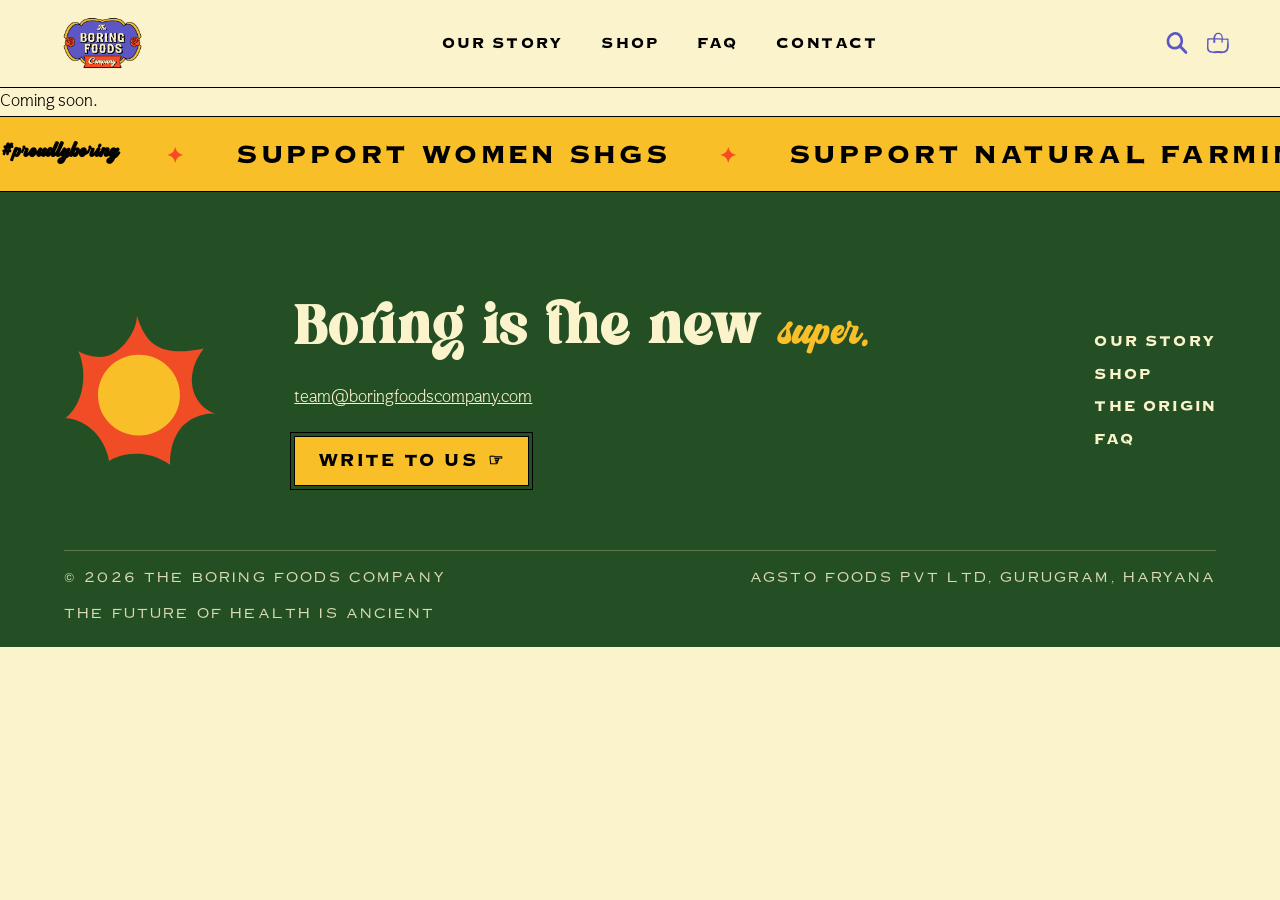
==== site/about.html @ 8c203267 "feat: add Lakadong Turmeric product page" ====
<!DOCTYPE html>
<html lang="en">
<head>
  <meta charset="UTF-8" />
  <meta name="viewport" content="width=device-width, initial-scale=1.0" />
  <title>Our Story — The Boring Foods Company</title>
  <meta name="description" content="Why we make boring food. The Boring Foods Company reconnects people with pure, traditional, time-tested nutrition. #proudlyboring" />
  <link rel="icon" type="image/png" href="assets/img/Rose.png" />
  <link rel="stylesheet" href="css/tokens.css" />
  <link rel="stylesheet" href="css/main.css" />
  <link rel="stylesheet" href="css/pages.css" />
</head>
<body class="interior">

  <header class="nav" id="nav">
    <a class="nav__logo" href="index.html" aria-label="The Boring Foods Company — home">
      <img src="assets/img/logo-web4.png" alt="The Boring Foods Company" />
    </a>
    <nav aria-label="Primary">
      <ul class="nav__links">
        <li><a href="about.html">Our Story</a></li>
        <li><a href="index.html#shop">Shop</a></li>
        <li><a href="faq.html">FAQ</a></li>
        <li><a href="contact.html">Contact</a></li>
      </ul>
    </nav>
    <div class="nav__cta">
      <a class="nav__icon-link" href="https://boringfoodscompany.com/search" aria-label="Search"><img class="nav__icon" src="assets/img/Search1.svg" alt="" /></a>
      <a class="nav__icon-link" href="https://boringfoodscompany.com/cart" aria-label="Cart"><img class="nav__icon" src="assets/img/Cart1.svg" alt="" /></a>
      <button class="nav__burger" id="burger" aria-label="Open menu" aria-expanded="false">
        <span></span><span></span><span></span>
      </button>
    </div>
  </header>

  <div class="menu-overlay" id="menu" aria-hidden="true">
    <a href="about.html">Our Story</a>
    <a href="index.html#shop">Shop</a>
    <a href="faq.html">FAQ</a>
    <a href="contact.html">Contact</a>
    <span class="script">#proudlyboring</span>
  </div>

  <main>
    <p>Coming soon.</p>
  </main>

  <div class="marquee" aria-hidden="true">
    <div class="marquee__track">
      <span class="marquee__item"><span class="script">#proudlyboring</span></span>
      <span class="marquee__item">Support Women SHGs</span>
      <span class="marquee__item">Support Natural Farming</span>
      <span class="marquee__item">Support NE India Farmers</span>
      <span class="marquee__item"><span class="script">#proudlyboring</span></span>
      <span class="marquee__item">Support Women SHGs</span>
      <span class="marquee__item">Support Natural Farming</span>
      <span class="marquee__item">Support NE India Farmers</span>
    </div>
  </div>

  <footer class="footer" id="contact">
    <div class="footer__inner">
      <div class="footer__top">
        <img class="footer__stamp" src="assets/img/Sun1.svg" alt="" />
        <div class="footer__cta reveal">
          <h2>Boring is the new <span class="script">super.</span></h2>
          <p><a href="mailto:team@boringfoodscompany.com">team@boringfoodscompany.com</a></p>
          <p style="margin-top: 1.5rem"><a class="btn" href="contact.html">Write to Us <span class="hand">☞</span></a></p>
        </div>
        <nav class="footer__nav" aria-label="Footer">
          <a href="about.html">Our Story</a>
          <a href="index.html#shop">Shop</a>
          <a href="index.html#origin">The Origin</a>
          <a href="faq.html">FAQ</a>
        </nav>
      </div>
      <div class="footer__bottom">
        <span>© 2026 The Boring Foods Company</span>
        <span>Agsto Foods Pvt Ltd, Gurugram, Haryana</span>
        <span>The Future of Health is Ancient</span>
      </div>
    </div>
  </footer>

  <script src="js/main.js"></script>
</body>
</html>
---- site/css/tokens.css ----
/* ==========================================================================
   The Boring Foods Company — Design System Tokens
   Source of truth: Boring Foods Brand Book (2025)
   ========================================================================== */

/* ---- Fonts ------------------------------------------------------------- */
/* Functional 01 — Aesthet Nova: body, long-form (~80% of all type) */
@font-face {
  font-family: 'Aesthet Nova';
  src: url('../assets/fonts/AesthetNova-Light.otf') format('opentype');
  font-weight: 300;
  font-display: swap;
}
@font-face {
  font-family: 'Aesthet Nova';
  src: url('../assets/fonts/AesthetNova-Medium.otf') format('opentype');
  font-weight: 500;
  font-display: swap;
}
@font-face {
  font-family: 'Aesthet Nova';
  src: url('../assets/fonts/AesthetNova-Black.otf') format('opentype');
  font-weight: 900;
  font-display: swap;
}
/* Primary 02 — Copperplate: H1/H2, captions, CTAs, numbers (~15%) */
@font-face {
  font-family: 'Copperplate BFC';
  src: url('../assets/fonts/Copperplate-Light.otf') format('opentype');
  font-weight: 300;
  font-display: swap;
}
@font-face {
  font-family: 'Copperplate BFC';
  src: url('../assets/fonts/Copperplate-Regular.otf') format('opentype');
  font-weight: 400;
  font-display: swap;
}
@font-face {
  font-family: 'Copperplate BFC';
  src: url('../assets/fonts/Copperplate-Heavy.otf') format('opentype');
  font-weight: 700;
  font-display: swap;
}
/* Functional 02 — Flagflies: charm headlines, short phrases only */
@font-face {
  font-family: 'Flagflies';
  src: url('../assets/fonts/Flagflies.ttf') format('truetype');
  font-weight: 400;
  font-display: swap;
}
/* Primary 03 — Musloner: cursive accents, hashtags. Use sparingly (5%) */
@font-face {
  font-family: 'Musloner';
  src: url('../assets/fonts/Musloner.otf') format('opentype');
  font-weight: 400;
  font-display: swap;
}
/* Primary 01 — Mexicana Hollow: single display words only, never body.
   Brand rule: never use hollow — always filled + drop shadow. */
@font-face {
  font-family: 'Mexicana Hollow';
  src: url('../assets/fonts/MexicanaHollow.ttf') format('truetype');
  font-weight: 400;
  font-display: swap;
}

:root {
  /* ---- Primary palette (Brand Book p.38) ------------------------------ */
  --indian-blue: #5D57C5;
  --kulfi-malai: #FBF3CC;
  --ripe-orange: #F84B21;
  --mango-yellow: #F9BF29;
  --neem-green: #244F24;
  --kohl-black: #000000;

  /* Derived, used only for atmosphere (never for brand marks) */
  --kulfi-deep: #F6EBB4;
  --ink-soft: rgba(0, 0, 0, 0.72);

  /* ---- Type families ---------------------------------------------------- */
  --font-body: 'Aesthet Nova', Georgia, serif;
  --font-display: 'Copperplate BFC', 'Copperplate', serif;
  --font-charm: 'Flagflies', Georgia, serif;
  --font-script: 'Musloner', cursive;
  --font-poster: 'Mexicana Hollow', 'Copperplate BFC', serif;

  /* ---- Type scale -------------------------------------------------------- */
  --text-xs: 0.75rem;
  --text-sm: 0.875rem;
  --text-base: 1.0625rem;
  --text-lg: 1.3125rem;
  --text-xl: clamp(1.5rem, 1.2rem + 1.4vw, 2.25rem);
  --text-2xl: clamp(2rem, 1.4rem + 2.6vw, 3.5rem);
  --text-3xl: clamp(2.75rem, 1.8rem + 4.5vw, 5.5rem);
  --text-poster: clamp(3.5rem, 2rem + 9vw, 11rem);

  --tracking-caps: 0.18em;
  --tracking-wide: 0.32em;
  --leading-body: 1.65;

  /* ---- Space ------------------------------------------------------------- */
  --space-1: 0.5rem;
  --space-2: 1rem;
  --space-3: 1.5rem;
  --space-4: 2.5rem;
  --space-5: 4rem;
  --space-6: 6.5rem;
  --space-7: 10rem;
  --gutter: clamp(1.25rem, 4vw, 4rem);
  --measure: 38rem;

  /* ---- Borders / frames --------------------------------------------------- */
  --line: 1.5px solid var(--kohl-black);
  --line-thin: 1px solid rgba(0, 0, 0, 0.35);
  --notch: 14px; /* ticket-frame corner notch */

  /* ---- Motion -------------------------------------------------------------- */
  --ease-out: cubic-bezier(0.22, 1, 0.36, 1);
  --dur: 0.9s;
}
---- site/css/main.css ----
/* ==========================================================================
   The Boring Foods Company — main stylesheet
   ========================================================================== */

*,
*::before,
*::after { box-sizing: border-box; margin: 0; padding: 0; }

html { scroll-behavior: smooth; }

body {
  font-family: var(--font-body);
  font-weight: 300;
  font-size: var(--text-base);
  line-height: var(--leading-body);
  color: var(--kohl-black);
  background: var(--kulfi-malai);
  -webkit-font-smoothing: antialiased;
  overflow-x: hidden;
}

img { max-width: 100%; display: block; }
a { color: inherit; }

::selection { background: var(--mango-yellow); color: var(--kohl-black); }

/* ---- Utility type ------------------------------------------------------- */
.caps {
  font-family: var(--font-display);
  font-weight: 400;
  letter-spacing: var(--tracking-caps);
  text-transform: uppercase;
}
.kicker {
  font-family: var(--font-display);
  font-weight: 400;
  font-size: var(--text-sm);
  letter-spacing: var(--tracking-wide);
  text-transform: uppercase;
  display: inline-flex;
  align-items: center;
  gap: 0.85em;
}
.kicker::before,
.kicker::after {
  content: '';
  width: 2.5rem;
  height: 1px;
  background: currentColor;
  opacity: 0.5;
}
.script { font-family: var(--font-script); }

/* ---- Buttons (yellow Link ☞ per brand book) ----------------------------- */
.btn {
  display: inline-flex;
  align-items: center;
  gap: 0.7em;
  font-family: var(--font-display);
  font-weight: 700;
  font-size: var(--text-sm);
  letter-spacing: var(--tracking-caps);
  text-transform: uppercase;
  color: var(--kohl-black);
  background: var(--mango-yellow);
  border: var(--line);
  outline: 1px solid var(--kohl-black);
  outline-offset: 3px;
  padding: 0.9em 1.6em;
  text-decoration: none;
  cursor: pointer;
  transition: transform 0.25s var(--ease-out), box-shadow 0.25s var(--ease-out);
}
.btn .hand { font-size: 1.2em; line-height: 0; transform: translateY(-1px); }
.btn:hover { transform: translate(-2px, -2px); box-shadow: 4px 4px 0 var(--kohl-black); }
.btn:active { transform: translate(0, 0); box-shadow: none; }
.btn--ghost { background: transparent; color: inherit; border-color: currentColor; outline-color: currentColor; }
.btn--ghost:hover { box-shadow: 4px 4px 0 currentColor; }

/* ---- Ticket frame (Brand Book p.48) -------------------------------------- */
.ticket {
  position: relative;
  border: var(--line);
  padding: clamp(1.5rem, 4vw, 3rem);
  --r: var(--notch);
  clip-path: polygon(
    var(--r) 0, calc(100% - var(--r)) 0, 100% var(--r),
    100% calc(100% - var(--r)), calc(100% - var(--r)) 100%,
    var(--r) 100%, 0 calc(100% - var(--r)), 0 var(--r)
  );
}
.ticket--double::after {
  content: '';
  position: absolute;
  inset: 6px;
  border: 1px solid var(--mango-yellow);
  pointer-events: none;
}

/* ---- Decorative section rule (striped, p.48) ------------------------------ */
.rule {
  height: 9px;
  border-top: 2px solid var(--indian-blue);
  border-bottom: 2px solid var(--indian-blue);
  background: repeating-linear-gradient(
    90deg,
    var(--indian-blue) 0 1px,
    transparent 1px 7px
  );
  background-clip: content-box;
  padding: 2px 0;
}

/* ==========================================================================
   Navigation
   ========================================================================== */
.nav {
  position: fixed;
  top: 0; left: 0; right: 0;
  z-index: 100;
  display: flex;
  align-items: center;
  justify-content: space-between;
  padding: 0.9rem var(--gutter);
  transition: background 0.4s, box-shadow 0.4s, transform 0.4s;
}
.nav { color: var(--kulfi-malai); }
.nav:not(.is-scrolled) .nav__burger span { background: var(--kulfi-malai); }
.nav:not(.is-scrolled) .nav__icon { filter: brightness(0) invert(1) sepia(0.15); }
.nav.is-scrolled {
  background: var(--kulfi-malai);
  color: var(--kohl-black);
  box-shadow: 0 1px 0 var(--kohl-black);
}
.nav__logo img { height: 58px; width: auto; transition: height 0.35s var(--ease-out); }
.nav.is-scrolled .nav__logo img { height: 44px; }

.nav__links {
  display: flex;
  gap: 2.4rem;
  list-style: none;
}
.nav__links a {
  font-family: var(--font-display);
  font-size: var(--text-xs);
  font-weight: 700;
  letter-spacing: var(--tracking-caps);
  text-transform: uppercase;
  text-decoration: none;
  position: relative;
  padding: 0.4em 0;
}
.nav__links a::after {
  content: '';
  position: absolute;
  left: 0; bottom: 0;
  width: 100%; height: 2px;
  background: var(--ripe-orange);
  transform: scaleX(0);
  transform-origin: right;
  transition: transform 0.35s var(--ease-out);
}
.nav__links a:hover::after { transform: scaleX(1); transform-origin: left; }

.nav__cta { display: flex; align-items: center; gap: 1.2rem; }
.nav__icon { width: 22px; height: 22px; }

.nav__burger {
  display: none;
  background: none;
  border: none;
  cursor: pointer;
  width: 34px; height: 26px;
  position: relative;
  z-index: 130;
}
.nav__burger span {
  position: absolute;
  left: 0; width: 100%; height: 2px;
  background: var(--kohl-black);
  transition: transform 0.35s var(--ease-out), opacity 0.25s, top 0.35s var(--ease-out);
}
.nav__burger span:nth-child(1) { top: 2px; }
.nav__burger span:nth-child(2) { top: 12px; }
.nav__burger span:nth-child(3) { top: 22px; }
body.menu-open .nav__burger span:nth-child(1) { top: 12px; transform: rotate(45deg); }
body.menu-open .nav__burger span:nth-child(2) { opacity: 0; }
body.menu-open .nav__burger span:nth-child(3) { top: 12px; transform: rotate(-45deg); }

/* Full-screen overlay menu (Imperiale-style) */
.menu-overlay {
  position: fixed;
  inset: 0;
  z-index: 120;
  background: var(--neem-green);
  color: var(--kulfi-malai);
  display: flex;
  flex-direction: column;
  align-items: center;
  justify-content: center;
  gap: 1.2rem;
  clip-path: inset(0 0 100% 0);
  transition: clip-path 0.6s var(--ease-out);
}
body.menu-open .menu-overlay { clip-path: inset(0 0 0 0); }
.menu-overlay a {
  font-family: var(--font-display);
  font-weight: 700;
  font-size: var(--text-2xl);
  letter-spacing: var(--tracking-caps);
  text-transform: uppercase;
  text-decoration: none;
  opacity: 0;
  transform: translateY(20px);
  transition: opacity 0.5s var(--ease-out), transform 0.5s var(--ease-out), color 0.2s;
}
body.menu-open .menu-overlay a { opacity: 1; transform: none; }
.menu-overlay a:hover { color: var(--mango-yellow); }
.menu-overlay .script { font-size: var(--text-lg); color: var(--mango-yellow); opacity: 0; transition: opacity 0.5s 0.3s; }
body.menu-open .menu-overlay .script { opacity: 1; }

/* ==========================================================================
   Hero — full-bleed turmeric photo, Imperiale-style oversized word
   ========================================================================== */
.hero {
  min-height: 100svh;
  display: flex;
  flex-direction: column;
  align-items: center;
  justify-content: center;
  text-align: center;
  position: relative;
  padding: 7rem var(--gutter) 8rem;
  overflow: hidden;
  color: var(--kulfi-malai);
}
.hero__media { position: absolute; inset: 0; z-index: -1; overflow: hidden; }
.hero__photo {
  width: 100%;
  height: 100%;
  object-fit: cover;
  transform: scale(1.12);
  animation: kenburns 14s var(--ease-out) forwards;
}
@keyframes kenburns { to { transform: scale(1); } }
.hero__scrim {
  position: absolute;
  inset: 0;
  background:
    radial-gradient(ellipse 56% 62% at 50% 52%, rgba(0, 0, 0, 0.52) 0%, rgba(0, 0, 0, 0.28) 55%, rgba(0, 0, 0, 0) 100%),
    linear-gradient(to bottom, rgba(0, 0, 0, 0.45) 0%, rgba(0, 0, 0, 0.12) 35%, rgba(0, 0, 0, 0.08) 60%, rgba(0, 0, 0, 0.4) 100%);
}
@keyframes twinkle {
  0%, 100% { transform: scale(1) rotate(0deg); opacity: 0.9; }
  50% { transform: scale(0.72) rotate(18deg); opacity: 0.45; }
}
.hero__meta {
  position: absolute;
  top: 50%;
  transform: translateY(-50%);
  font-size: var(--text-xs);
  font-weight: 700;
  letter-spacing: var(--tracking-caps);
  line-height: 1.7;
  color: var(--kohl-black);
  background: var(--mango-yellow);
  border: var(--line);
  outline: 1px solid var(--kohl-black);
  outline-offset: 3px;
  padding: 0.8em 1.2em;
}
.hero__meta--left { left: var(--gutter); text-align: left; }
.hero__meta--right { right: var(--gutter); text-align: right; }
.hero__logo {
  width: clamp(200px, 26vw, 340px);
  margin-bottom: var(--space-4);
  filter: drop-shadow(0 10px 30px rgba(0, 0, 0, 0.35));
}
.hero__tag {
  margin-top: var(--space-2);
  font-size: var(--text-xl);
  font-weight: 500;
  line-height: 1.45;
  max-width: 44rem;
  text-shadow: 0 1px 3px rgba(0, 0, 0, 0.55), 0 4px 22px rgba(0, 0, 0, 0.5);
}
.hero__tag .script { color: inherit; font-size: 1.25em; }
.hero__cta { margin-top: var(--space-4); display: flex; gap: 1.4rem; flex-wrap: wrap; justify-content: center; }
.btn--light { background: var(--kulfi-malai); }

.hero__scroll {
  position: absolute;
  bottom: 2rem;
  left: 50%;
  transform: translateX(-50%);
  font-family: var(--font-display);
  font-size: var(--text-xs);
  letter-spacing: var(--tracking-wide);
  text-transform: uppercase;
  display: flex;
  flex-direction: column;
  align-items: center;
  gap: 0.6rem;
  text-decoration: none;
}
.hero__scroll::after {
  content: '';
  width: 1px;
  height: 3rem;
  background: var(--kohl-black);
  animation: drip 2s var(--ease-out) infinite;
}
@keyframes drip {
  0% { transform: scaleY(0); transform-origin: top; }
  45% { transform: scaleY(1); transform-origin: top; }
  55% { transform: scaleY(1); transform-origin: bottom; }
  100% { transform: scaleY(0); transform-origin: bottom; }
}

/* ==========================================================================
   Sections — shared chapter scaffolding
   ========================================================================== */
.chapter { padding: var(--space-7) var(--gutter); position: relative; }
.chapter__inner { max-width: 72rem; margin: 0 auto; }
.chapter--green { background: var(--neem-green); color: var(--kulfi-malai); }
.chapter--orange { background: var(--ripe-orange); color: var(--kulfi-malai); }

.chapter__head {
  display: flex;
  flex-direction: column;
  align-items: center;
  text-align: center;
  gap: var(--space-2);
  margin-bottom: var(--space-5);
}
.chapter__title {
  font-family: var(--font-display);
  font-weight: 400;
  font-size: var(--text-2xl);
  letter-spacing: 0.08em;
  text-transform: uppercase;
  line-height: 1.15;
}
.chapter__title--charm {
  font-family: var(--font-charm);
  text-transform: none;
  letter-spacing: 0.01em;
  font-size: var(--text-3xl);
}

/* ---- Manifesto (compact interlude band) -------------------------------------- */
.chapter--compact { padding: var(--space-5) var(--gutter); }
.manifesto { color: var(--neem-green); }
.manifesto .chapter__head { margin-bottom: var(--space-3); }
.manifesto .chapter__title { font-size: var(--text-xl); }
.manifesto__body {
  max-width: var(--measure);
  margin: 0 auto;
  font-size: var(--text-lg);
  font-weight: 300;
  line-height: 1.6;
  text-align: center;
}
.manifesto__sign {
  margin-top: var(--space-3);
  text-align: center;
  font-size: var(--text-xl);
  color: var(--ripe-orange);
}

/* ---- In the box / Not in the box -------------------------------------------------- */
.box__grid {
  display: grid;
  grid-template-columns: 1fr 1fr;
  gap: clamp(1.5rem, 4vw, 3rem);
  align-items: stretch;
}
.box__col { background: var(--kulfi-malai); color: var(--kohl-black); }
.box__col h3 {
  font-family: var(--font-display);
  font-weight: 700;
  letter-spacing: var(--tracking-caps);
  text-transform: uppercase;
  font-size: var(--text-lg);
  margin-bottom: var(--space-3);
  display: flex;
  align-items: center;
  gap: 0.7em;
}
.box__col--yes h3 { color: var(--neem-green); }
.box__col--no h3 { color: var(--ripe-orange); }
.box__col h3 img { height: 1.6em; }
.box__col ul { list-style: none; display: grid; gap: 0.9rem; }
.box__col li {
  display: flex;
  align-items: baseline;
  gap: 0.8em;
  font-size: var(--text-base);
  font-weight: 500;
}
.box__col li::before {
  content: '✦';
  color: var(--mango-yellow);
  text-shadow: 1px 1px 0 var(--kohl-black);
}
.box__col--no li::before { content: '✕'; color: var(--ripe-orange); text-shadow: none; font-weight: 900; }
.box__col li small { display: block; font-weight: 300; opacity: 0.75; }

/* ---- Provenance --------------------------------------------------------------------- */
.provenance { overflow: hidden; }
.provenance__scene {
  display: flex;
  justify-content: center;
  align-items: flex-end;
  gap: clamp(1rem, 4vw, 3.5rem);
  margin-bottom: var(--space-5);
}
.provenance__scene img { height: clamp(60px, 10vw, 130px); width: auto; }
.provenance__scene img.sun { height: clamp(48px, 7vw, 90px); align-self: flex-start; animation: spin 40s linear infinite; }
.provenance__body {
  max-width: var(--measure);
  margin: 0 auto;
  text-align: center;
  font-size: var(--text-lg);
}
.provenance__badges {
  margin-top: var(--space-4);
  display: flex;
  justify-content: center;
  gap: clamp(1.5rem, 4vw, 3rem);
  flex-wrap: wrap;
}
.provenance__badges img { height: clamp(70px, 9vw, 110px); width: auto; }

/* ---- Marquee --------------------------------------------------------------------------- */
.marquee {
  background: var(--mango-yellow);
  border-top: var(--line);
  border-bottom: var(--line);
  overflow: hidden;
  padding: 1rem 0;
}
.marquee__track {
  display: flex;
  gap: 3rem;
  width: max-content;
  animation: marquee 28s linear infinite;
}
.marquee:hover .marquee__track { animation-play-state: paused; }
.marquee__item {
  font-family: var(--font-display);
  font-weight: 700;
  font-size: var(--text-lg);
  letter-spacing: var(--tracking-caps);
  text-transform: uppercase;
  white-space: nowrap;
  display: flex;
  align-items: center;
  gap: 3rem;
}
.marquee__item .script { text-transform: none; letter-spacing: 0; font-size: 1.2em; }
.marquee__item::after { content: '✦'; color: var(--ripe-orange); }
@keyframes marquee { to { transform: translateX(-50%); } }

/* ==========================================================================
   Footer
   ========================================================================== */
.footer {
  background: var(--neem-green);
  color: var(--kulfi-malai);
  padding: var(--space-6) var(--gutter) var(--space-3);
}
.footer__inner { max-width: 72rem; margin: 0 auto; }
.footer__top {
  display: grid;
  grid-template-columns: auto 1fr auto;
  gap: clamp(2rem, 6vw, 6rem);
  align-items: center;
  padding-bottom: var(--space-5);
}
.footer__stamp { width: clamp(110px, 12vw, 160px); animation: spin 36s linear infinite; }
.footer__cta h2 {
  font-family: var(--font-charm);
  font-weight: 400;
  font-size: var(--text-2xl);
  line-height: 1.15;
  margin-bottom: var(--space-2);
}
.footer__cta .script { color: var(--mango-yellow); }
.footer__nav { display: grid; gap: 0.8rem; justify-items: start; }
.footer__nav a {
  font-family: var(--font-display);
  font-size: var(--text-xs);
  font-weight: 700;
  letter-spacing: var(--tracking-caps);
  text-transform: uppercase;
  text-decoration: none;
}
.footer__nav a:hover { color: var(--mango-yellow); }
.footer__bottom {
  border-top: 1px solid rgba(251, 243, 204, 0.3);
  padding-top: var(--space-2);
  display: flex;
  justify-content: space-between;
  gap: 1rem;
  flex-wrap: wrap;
  font-family: var(--font-display);
  font-size: var(--text-xs);
  letter-spacing: var(--tracking-caps);
  text-transform: uppercase;
  opacity: 0.85;
}

/* ==========================================================================
   Reveal animations
   ========================================================================== */
.reveal {
  opacity: 0;
  transform: translateY(36px);
  transition: opacity var(--dur) var(--ease-out), transform var(--dur) var(--ease-out);
  transition-delay: var(--reveal-delay, 0s);
}
.reveal.is-visible { opacity: 1; transform: none; }
@media (prefers-reduced-motion: reduce) {
  .reveal { opacity: 1; transform: none; transition: none; }
  .footer__stamp, .marquee__track, .provenance__scene img.sun { animation: none; }
  html { scroll-behavior: auto; }
}

/* ==========================================================================
   Responsive
   ========================================================================== */
@media (max-width: 900px) {
  .nav__links, .nav__cta .nav__icon-link { display: none; }
  .nav__burger { display: block; }
  .box__grid { grid-template-columns: 1fr; }
  .footer__top { grid-template-columns: 1fr; justify-items: center; text-align: center; }
  .footer__nav { justify-items: center; }
  .chapter { padding: var(--space-6) var(--gutter); }
}
@media (max-width: 540px) {
  .hero__rose { display: none; }
}

/* ==========================================================================
   Shop — product & bundle cards
   ========================================================================== */
.shop__grid {
  display: grid;
  grid-template-columns: repeat(4, 1fr);
  gap: clamp(1rem, 2.5vw, 2rem);
}
.card {
  display: flex;
  flex-direction: column;
  color: var(--kohl-black);
  text-decoration: none;
  background: var(--kulfi-malai);
  border: var(--line);
  padding: 0.9rem 0.9rem 1.3rem;
  transition: transform 0.35s var(--ease-out), box-shadow 0.35s var(--ease-out);
}
.card:hover { transform: translate(-3px, -3px); box-shadow: 6px 6px 0 var(--kohl-black); }
.card__media {
  overflow: hidden;
  border: var(--line-thin);
  aspect-ratio: 1;
  margin-bottom: 1.1rem;
}
.card__media img {
  width: 100%;
  height: 100%;
  object-fit: cover;
  transition: transform 0.8s var(--ease-out);
}
.card:hover .card__media img { transform: scale(1.06); }
.card__name {
  font-size: var(--text-xs);
  font-weight: 700;
  line-height: 1.5;
  min-height: 2.6em;
}
.card__meta { font-size: var(--text-sm); opacity: 0.75; margin-top: 0.3rem; }
.card__price {
  margin-top: auto;
  padding-top: 0.9rem;
  font-weight: 700;
  font-size: var(--text-base);
  color: var(--ripe-orange);
}
.card--bundle .card__price { color: var(--neem-green); }
.chapter--green .card { border-color: var(--kohl-black); }

.shop__assurances {
  list-style: none;
  margin-top: var(--space-5);
  padding-top: var(--space-3);
  border-top: var(--line-thin);
  display: flex;
  justify-content: center;
  gap: clamp(1.2rem, 4vw, 3.5rem);
  flex-wrap: wrap;
}
.shop__assurances li {
  font-family: var(--font-display);
  font-size: var(--text-xs);
  font-weight: 700;
  letter-spacing: var(--tracking-caps);
  text-transform: uppercase;
  display: flex;
  align-items: center;
  gap: 0.6em;
}
.shop__assurances li::before {
  content: '✦';
  color: var(--ripe-orange);
}

/* ---- Provenance photo ------------------------------------------------------- */
.provenance__photo {
  position: relative;
  max-width: 56rem;
  margin: 0 auto var(--space-5);
  border: var(--line);
  aspect-ratio: 16 / 9;
}
.provenance__photo img {
  width: 100%;
  height: 120%;
  object-fit: cover;
  margin-top: -10%;
}
.provenance__caption {
  position: absolute;
  bottom: -0.9em;
  left: 50%;
  transform: translateX(-50%);
  background: var(--mango-yellow);
  border: var(--line);
  font-size: var(--text-xs);
  font-weight: 700;
  padding: 0.35em 1em;
  white-space: nowrap;
}

/* ==========================================================================
   Imperiale-style animation primitives
   ========================================================================== */
/* Line-masked text reveal: JS wraps each rendered line in .line > .line-inner */
.split-lines .line {
  display: block;
  overflow: hidden;
}
.split-lines .line-inner {
  display: block;
  transform: translateY(110%);
  transition: transform 1.1s var(--ease-out);
  transition-delay: calc(var(--line-i, 0) * 0.09s);
}
.split-lines.is-visible .line-inner { transform: translateY(0); }

/* Image curtain reveal */
.img-reveal {
  position: relative;
  overflow: hidden;
}
.img-reveal::after {
  content: '';
  position: absolute;
  inset: 0;
  background: var(--mango-yellow);
  transform: scaleY(1);
  transform-origin: top;
  transition: transform 1.1s var(--ease-out);
  transition-delay: var(--reveal-delay, 0s);
  z-index: 2;
}
.img-reveal > img {
  transform: scale(1.18);
  transition: transform 1.6s var(--ease-out);
  transition-delay: var(--reveal-delay, 0s);
}
.img-reveal.is-visible::after { transform: scaleY(0); transform-origin: bottom; }
.img-reveal.is-visible > img { transform: scale(1); }
/* Parallax images are driven by JS transforms — exempt from scale reveal */
.img-reveal > img.parallax { transform: none; transition: none; }

/* Parallax drift (JS-driven translateY) */
.parallax { will-change: transform; }

@media (prefers-reduced-motion: reduce) {
  .split-lines .line-inner { transform: none; transition: none; }
  .img-reveal::after { display: none; }
  .img-reveal > img { transform: none; transition: none; }
  .hero__photo { animation: none; transform: none; }
  .parallax { transform: none !important; }
}

@media (max-width: 1024px) {
  .shop__grid { grid-template-columns: repeat(2, 1fr); }
}
@media (max-width: 540px) {
  .shop__grid { grid-template-columns: 1fr; }
  .hero__meta { display: none; }
}
---- site/css/pages.css ----
/* ==========================================================================
   The Boring Foods Company — Interior page styles (pages.css)
   Loaded ONLY by interior pages (product/bundle/about/contact/faq).
   Never linked by index.html, so it cannot affect the homepage.
   Depends on tokens.css (vars) + main.css (base components: .nav .btn .card ...).
   ========================================================================== */

:root { --nav-h: 88px; }

/* ---- Interior nav: force solid kulfi bar (no hero photo behind it) ------- */
body.interior { background: var(--kulfi-malai); }
body.interior .nav,
body.interior .nav.is-scrolled {
  background: var(--kulfi-malai);
  color: var(--kohl-black);
  border-bottom: var(--line);
}
body.interior .nav__links a { color: var(--kohl-black); }
body.interior .nav__burger span { background: var(--kohl-black); }
body.interior .nav .nav__icon { filter: none; }
/* push content below the fixed bar */
body.interior main { padding-top: var(--nav-h); }

/* ---- Breadcrumb --------------------------------------------------------- */
.breadcrumb {
  max-width: 72rem;
  margin: 0 auto;
  padding: var(--space-3) var(--gutter) 0;
  font-family: var(--font-display);
  font-size: var(--text-xs);
  letter-spacing: var(--tracking-caps);
  text-transform: uppercase;
}
.breadcrumb a { color: inherit; opacity: 0.6; text-decoration: none; }
.breadcrumb a:hover { opacity: 1; }
.breadcrumb span { opacity: 0.4; margin: 0 0.4rem; }

/* ---- Page-hero band (about/contact/faq headers) ------------------------- */
.page-hero {
  padding: var(--space-5) var(--gutter) var(--space-4);
  text-align: center;
  max-width: 60rem;
  margin: 0 auto;
}
.page-hero .kicker { justify-content: center; }
.page-hero h1 {
  font-family: var(--font-display);
  font-weight: 700;
  font-size: var(--text-3xl);
  line-height: 1.02;
  margin-top: var(--space-2);
  color: var(--neem-green);
}
.page-hero p {
  font-family: var(--font-body);
  font-size: var(--text-lg);
  line-height: var(--leading-body);
  max-width: var(--measure);
  margin: var(--space-3) auto 0;
  color: var(--ink-soft);
}

/* ---- Product / bundle detail (PDP) -------------------------------------- */
.pdp {
  max-width: 72rem;
  margin: 0 auto;
  padding: var(--space-4) var(--gutter) var(--space-6);
  display: grid;
  grid-template-columns: 1fr 1fr;
  gap: var(--space-5);
  align-items: start;
}
@media (max-width: 820px) { .pdp { grid-template-columns: 1fr; gap: var(--space-4); } }

.pdp__gallery { position: sticky; top: calc(var(--nav-h) + 1rem); }
@media (max-width: 820px) { .pdp__gallery { position: static; } }
.pdp__main {
  border: var(--line);
  background: #fff;
  aspect-ratio: 1 / 1;
  overflow: hidden;
  display: grid;
  place-items: center;
}
.pdp__main img { width: 100%; height: 100%; object-fit: cover; }
.pdp__thumbs { display: flex; gap: 0.8rem; margin-top: 0.8rem; }
.pdp__thumb {
  flex: 1;
  border: var(--line-thin);
  background: #fff;
  aspect-ratio: 1 / 1;
  overflow: hidden;
  cursor: pointer;
  padding: 0;
}
.pdp__thumb img { width: 100%; height: 100%; object-fit: cover; }
.pdp__thumb[aria-current="true"] { border: var(--line); }

.pdp__summary .kicker { margin-bottom: var(--space-2); }
.pdp__title {
  font-family: var(--font-display);
  font-weight: 700;
  font-size: var(--text-2xl);
  line-height: 1.04;
  color: var(--neem-green);
}
.pdp__rating {
  display: flex;
  align-items: center;
  gap: 0.5rem;
  margin-top: var(--space-2);
  font-family: var(--font-display);
  font-size: var(--text-sm);
  letter-spacing: var(--tracking-caps);
  text-transform: uppercase;
}
.stars { color: var(--mango-yellow); letter-spacing: 0.1em; font-size: 1.1rem; }
.pdp__price {
  font-family: var(--font-display);
  font-weight: 700;
  font-size: var(--text-xl);
  letter-spacing: var(--tracking-caps);
  margin-top: var(--space-3);
}
.pdp__price small { display: block; font-weight: 300; font-size: var(--text-xs); opacity: 0.6; letter-spacing: var(--tracking-caps); }
.pdp__pitch {
  font-family: var(--font-body);
  font-size: var(--text-base);
  line-height: var(--leading-body);
  margin-top: var(--space-3);
  color: var(--ink-soft);
}
.pdp__features { list-style: none; margin: var(--space-3) 0; display: grid; gap: 0.8rem; }
.pdp__features li {
  font-family: var(--font-body);
  font-size: var(--text-sm);
  line-height: 1.5;
  padding-left: 1.8rem;
  position: relative;
}
.pdp__features li::before {
  content: "";
  position: absolute; left: 0; top: 0.15em;
  width: 1.1rem; height: 1.1rem;
  background: url("../assets/img/Check1.svg") center / contain no-repeat;
}
.pdp__features strong { font-weight: 900; }
.pdp__buy { display: flex; gap: 1rem; flex-wrap: wrap; margin-top: var(--space-3); }
.pdp__note {
  font-family: var(--font-body);
  font-size: var(--text-xs);
  opacity: 0.6;
  margin-top: var(--space-2);
}

/* ---- Icon feature rows (how-to-use, benefits) --------------------------- */
.steps {
  max-width: 72rem;
  margin: 0 auto;
  display: grid;
  grid-template-columns: repeat(3, 1fr);
  gap: var(--space-4);
}
@media (max-width: 720px) { .steps { grid-template-columns: 1fr; } }
.step { text-align: center; }
.step__n {
  font-family: var(--font-display);
  font-weight: 700;
  font-size: var(--text-xl);
  color: var(--ripe-orange);
}
.step h3 {
  font-family: var(--font-display);
  font-weight: 400;
  letter-spacing: var(--tracking-caps);
  text-transform: uppercase;
  font-size: var(--text-base);
  margin: var(--space-1) 0;
}
.step p { font-family: var(--font-body); font-size: var(--text-sm); line-height: 1.55; color: var(--ink-soft); }

/* ---- Bundle "what's inside" (reuses .card grid) ------------------------- */
.bundle-includes { display: grid; grid-template-columns: 1fr 1fr; gap: var(--space-4); max-width: 56rem; margin: 0 auto; }
@media (max-width: 620px) { .bundle-includes { grid-template-columns: 1fr; } }

/* ---- Reviews ------------------------------------------------------------ */
.reviews { display: grid; grid-template-columns: repeat(2, 1fr); gap: var(--space-3); max-width: 60rem; margin: 0 auto; }
@media (max-width: 620px) { .reviews { grid-template-columns: 1fr; } }
.review-card { border: var(--line); background: var(--kulfi-malai); padding: var(--space-3); }
.review-card .stars { font-size: 1rem; }
.review-card p { font-family: var(--font-body); font-size: var(--text-sm); line-height: 1.6; margin: 0.6rem 0; }
.review-card cite {
  font-family: var(--font-display);
  font-style: normal;
  font-size: var(--text-xs);
  letter-spacing: var(--tracking-caps);
  text-transform: uppercase;
  opacity: 0.7;
}

/* ---- FAQ accordion (native <details>) ----------------------------------- */
.faq { max-width: 48rem; margin: 0 auto; padding: 0 var(--gutter) var(--space-6); }
.faq__item { border-bottom: var(--line-thin); }
.faq__item summary {
  list-style: none;
  cursor: pointer;
  padding: var(--space-3) 0;
  display: flex;
  justify-content: space-between;
  align-items: center;
  gap: 1rem;
  font-family: var(--font-display);
  font-weight: 400;
  letter-spacing: var(--tracking-caps);
  text-transform: uppercase;
  font-size: var(--text-base);
}
.faq__item summary::-webkit-details-marker { display: none; }
.faq__item summary::after { content: "+"; font-weight: 700; color: var(--ripe-orange); font-size: 1.4em; line-height: 1; }
.faq__item[open] summary::after { content: "\2013"; }
.faq__item p { font-family: var(--font-body); font-size: var(--text-base); line-height: var(--leading-body); color: var(--ink-soft); padding: 0 0 var(--space-3); margin: 0; max-width: var(--measure); }

/* ---- Contact ------------------------------------------------------------ */
.contact { max-width: 60rem; margin: 0 auto; padding: var(--space-4) var(--gutter) var(--space-6); display: grid; grid-template-columns: 1fr 1fr; gap: var(--space-5); align-items: start; }
@media (max-width: 760px) { .contact { grid-template-columns: 1fr; gap: var(--space-4); } }
.contact__detail { margin-bottom: var(--space-3); }
.contact__detail h3 { font-family: var(--font-display); letter-spacing: var(--tracking-caps); text-transform: uppercase; font-size: var(--text-sm); color: var(--ripe-orange); margin-bottom: 0.3rem; }
.contact__detail p, .contact__detail a { font-family: var(--font-body); font-size: var(--text-base); color: var(--kohl-black); text-decoration: none; line-height: 1.5; }
.contact__detail a:hover { color: var(--ripe-orange); }
.contact__form { display: grid; gap: var(--space-2); }
.contact__form label { font-family: var(--font-display); letter-spacing: var(--tracking-caps); text-transform: uppercase; font-size: var(--text-xs); }
.contact__form input, .contact__form textarea {
  font-family: var(--font-body);
  font-size: var(--text-base);
  padding: 0.7rem 0.9rem;
  border: var(--line);
  background: #fff;
  width: 100%;
}
.contact__form textarea { min-height: 8rem; resize: vertical; }
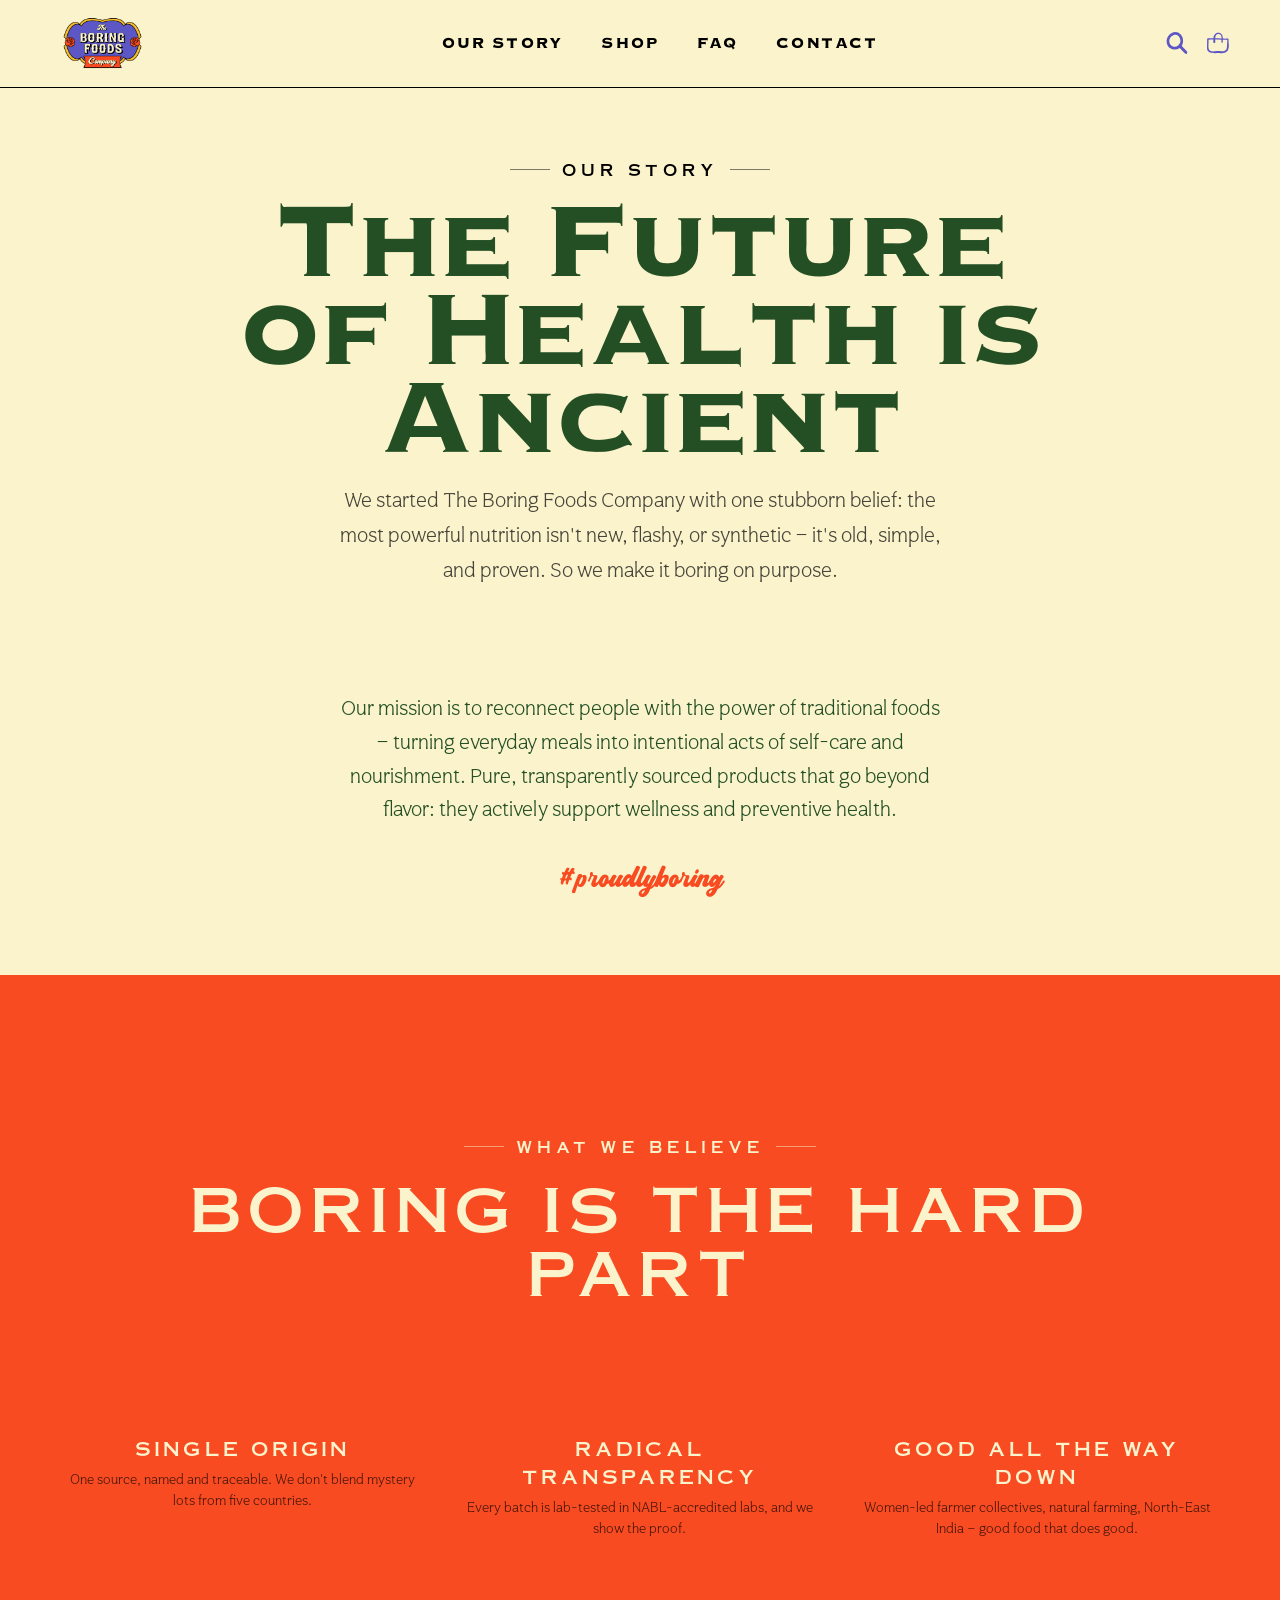
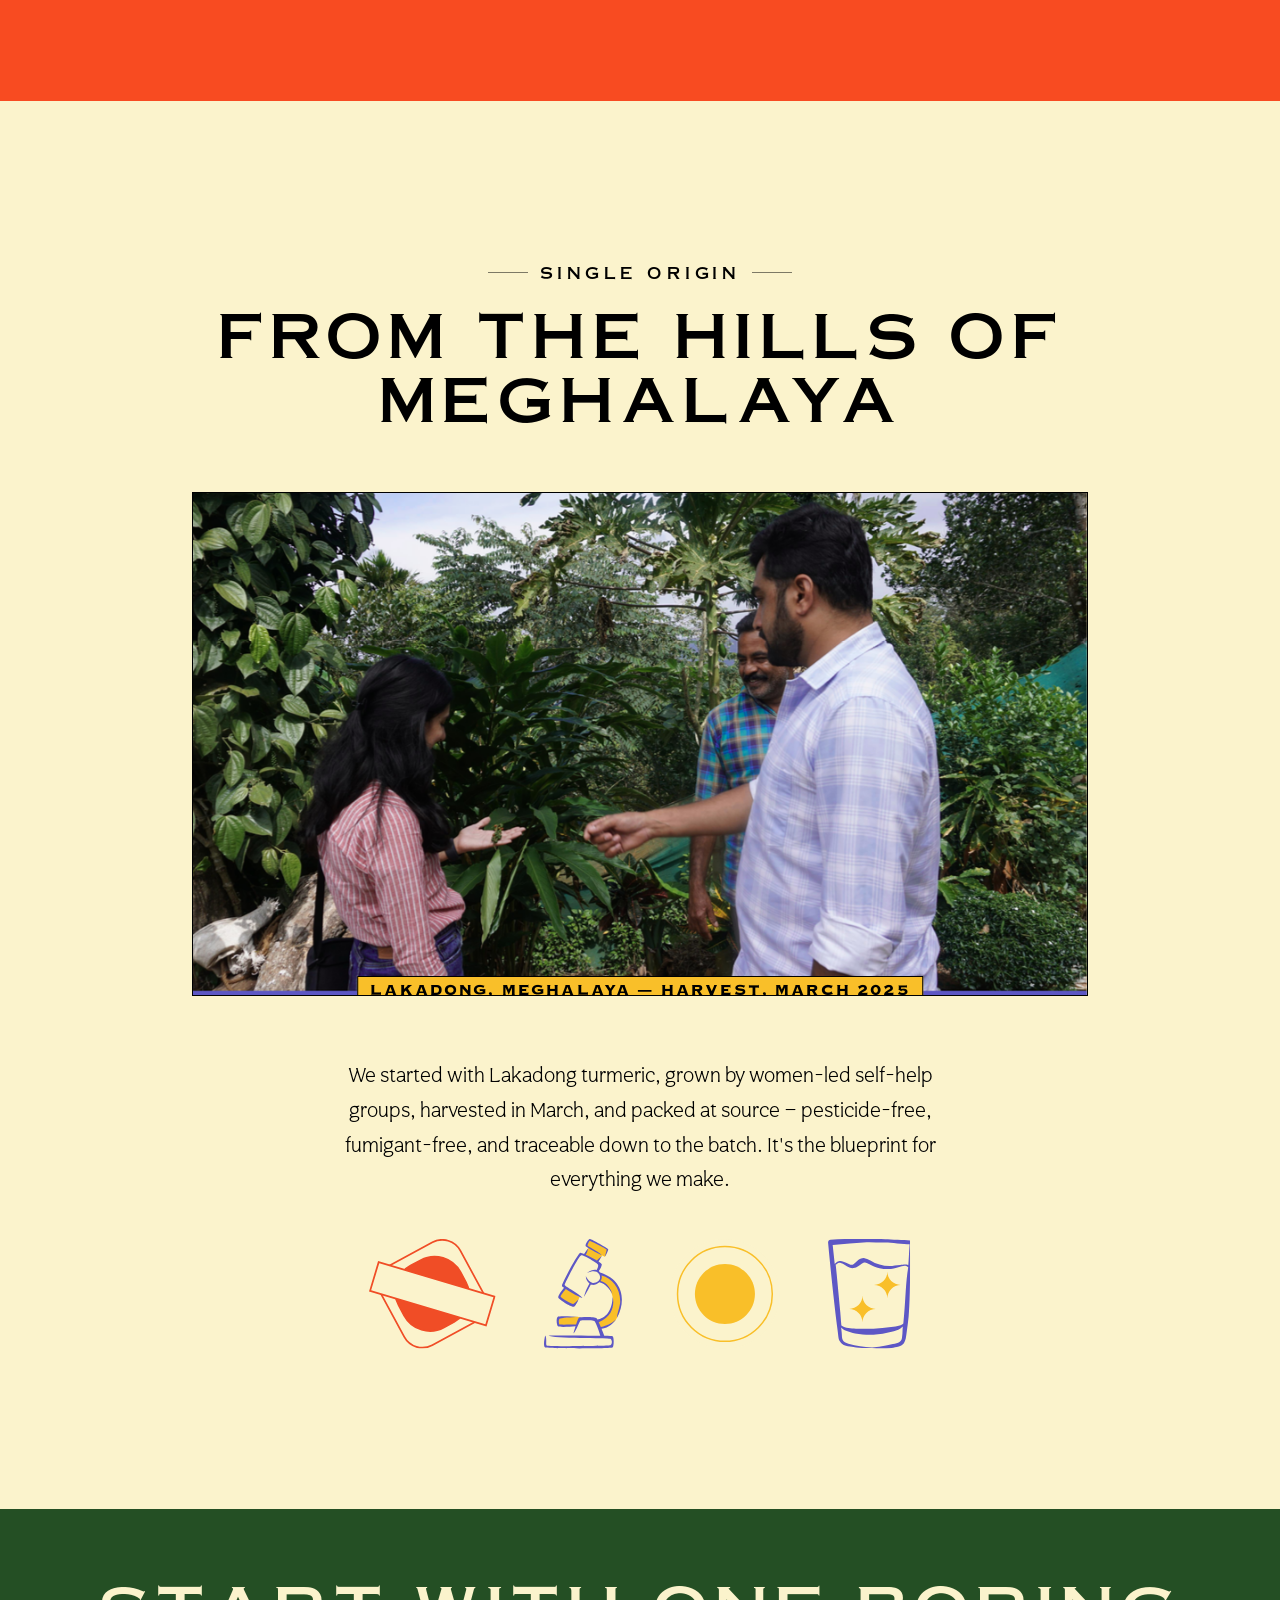
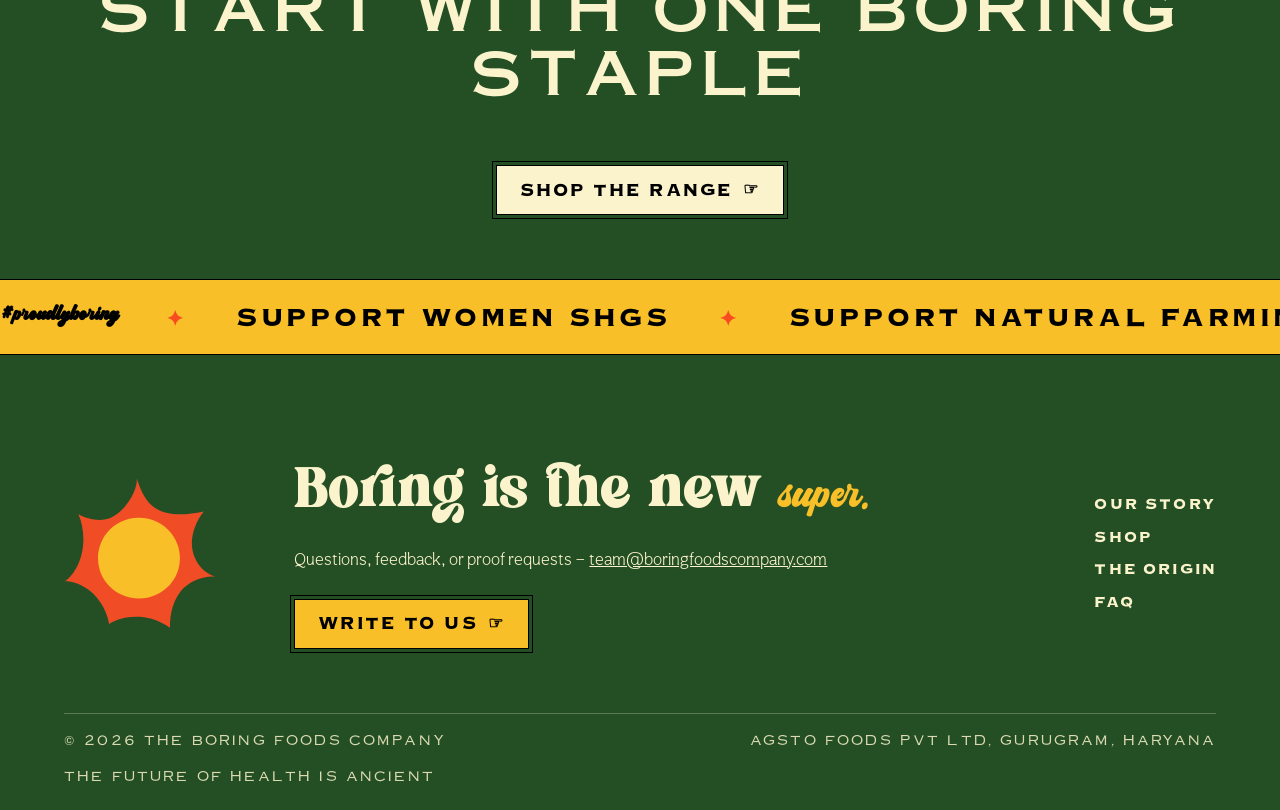
==== commit 83db2cc9: "feat: add About / Our Story page" ====
--- a/site/about.html
+++ b/site/about.html
@@ -12,6 +12,7 @@
 </head>
 <body class="interior">
 
+  <!-- ===================== Navigation ===================== -->
   <header class="nav" id="nav">
     <a class="nav__logo" href="index.html" aria-label="The Boring Foods Company — home">
       <img src="assets/img/logo-web4.png" alt="The Boring Foods Company" />
@@ -33,6 +34,7 @@
     </div>
   </header>
 
+  <!-- Full-screen overlay menu -->
   <div class="menu-overlay" id="menu" aria-hidden="true">
     <a href="about.html">Our Story</a>
     <a href="index.html#shop">Shop</a>
@@ -42,9 +44,73 @@
   </div>
 
   <main>
-    <p>Coming soon.</p>
+    <header class="page-hero reveal">
+      <span class="kicker">Our Story</span>
+      <h1>The Future of Health is Ancient</h1>
+      <p>We started The Boring Foods Company with one stubborn belief: the most powerful nutrition isn't new, flashy, or synthetic — it's old, simple, and proven. So we make it boring on purpose.</p>
+    </header>
+
+    <section class="chapter chapter--compact manifesto">
+      <div class="chapter__inner">
+        <p class="manifesto__body split-lines">
+          Our mission is to reconnect people with the power of traditional foods — turning
+          everyday meals into intentional acts of self-care and nourishment. Pure,
+          transparently sourced products that go beyond flavor: they actively support
+          wellness and preventive health.
+        </p>
+        <p class="manifesto__sign script reveal">#proudlyboring</p>
+      </div>
+    </section>
+
+    <section class="chapter chapter--orange">
+      <div class="chapter__inner">
+        <div class="chapter__head reveal">
+          <span class="kicker">What We Believe</span>
+          <h2 class="chapter__title">Boring is the Hard Part</h2>
+        </div>
+        <div class="steps stagger">
+          <div class="step"><div class="step__n">01</div><h3>Single Origin</h3><p>One source, named and traceable. We don't blend mystery lots from five countries.</p></div>
+          <div class="step"><div class="step__n">02</div><h3>Radical Transparency</h3><p>Every batch is lab-tested in NABL-accredited labs, and we show the proof.</p></div>
+          <div class="step"><div class="step__n">03</div><h3>Good All the Way Down</h3><p>Women-led farmer collectives, natural farming, North-East India — good food that does good.</p></div>
+        </div>
+      </div>
+    </section>
+
+    <section class="chapter provenance">
+      <div class="chapter__inner">
+        <div class="chapter__head reveal">
+          <span class="kicker">Single Origin</span>
+          <h2 class="chapter__title">From the Hills of Meghalaya</h2>
+        </div>
+        <div class="provenance__photo img-reveal reveal-late">
+          <img class="parallax" data-speed="0.16" src="assets/img/photos/farm.png" alt="Farmers walking through the turmeric fields" />
+          <span class="provenance__caption caps">Lakadong, Meghalaya — harvest, March 2025</span>
+        </div>
+        <p class="provenance__body split-lines">
+          We started with Lakadong turmeric, grown by women-led self-help groups, harvested in
+          March, and packed at source — pesticide-free, fumigant-free, and traceable down to the
+          batch. It's the blueprint for everything we make.
+        </p>
+        <div class="provenance__badges reveal">
+          <img src="assets/img/Single-Origin.svg" alt="Single Origin badge" />
+          <img src="assets/img/Microscope1.svg" alt="Lab tested badge" />
+          <img src="assets/img/Future-of-health.svg" alt="The future of health is ancient badge" />
+          <img src="assets/img/Glass1.svg" alt="Glass packaging badge" />
+        </div>
+      </div>
+    </section>
+
+    <section class="chapter chapter--green chapter--compact">
+      <div class="chapter__inner" style="text-align:center">
+        <div class="chapter__head reveal">
+          <h2 class="chapter__title">Start With One Boring Staple</h2>
+        </div>
+        <p style="margin-top:1.5rem"><a class="btn btn--light" href="index.html#shop">Shop the Range <span class="hand">☞</span></a></p>
+      </div>
+    </section>
   </main>
 
+  <!-- ===================== Marquee ===================== -->
   <div class="marquee" aria-hidden="true">
     <div class="marquee__track">
       <span class="marquee__item"><span class="script">#proudlyboring</span></span>
@@ -58,14 +124,20 @@
     </div>
   </div>
 
+  <!-- ===================== Footer ===================== -->
   <footer class="footer" id="contact">
     <div class="footer__inner">
       <div class="footer__top">
         <img class="footer__stamp" src="assets/img/Sun1.svg" alt="" />
         <div class="footer__cta reveal">
           <h2>Boring is the new <span class="script">super.</span></h2>
-          <p><a href="mailto:team@boringfoodscompany.com">team@boringfoodscompany.com</a></p>
-          <p style="margin-top: 1.5rem"><a class="btn" href="contact.html">Write to Us <span class="hand">☞</span></a></p>
+          <p>
+            Questions, feedback, or proof requests —
+            <a href="mailto:team@boringfoodscompany.com">team@boringfoodscompany.com</a>
+          </p>
+          <p style="margin-top: 1.5rem">
+            <a class="btn" href="contact.html">Write to Us <span class="hand">☞</span></a>
+          </p>
         </div>
         <nav class="footer__nav" aria-label="Footer">
           <a href="about.html">Our Story</a>
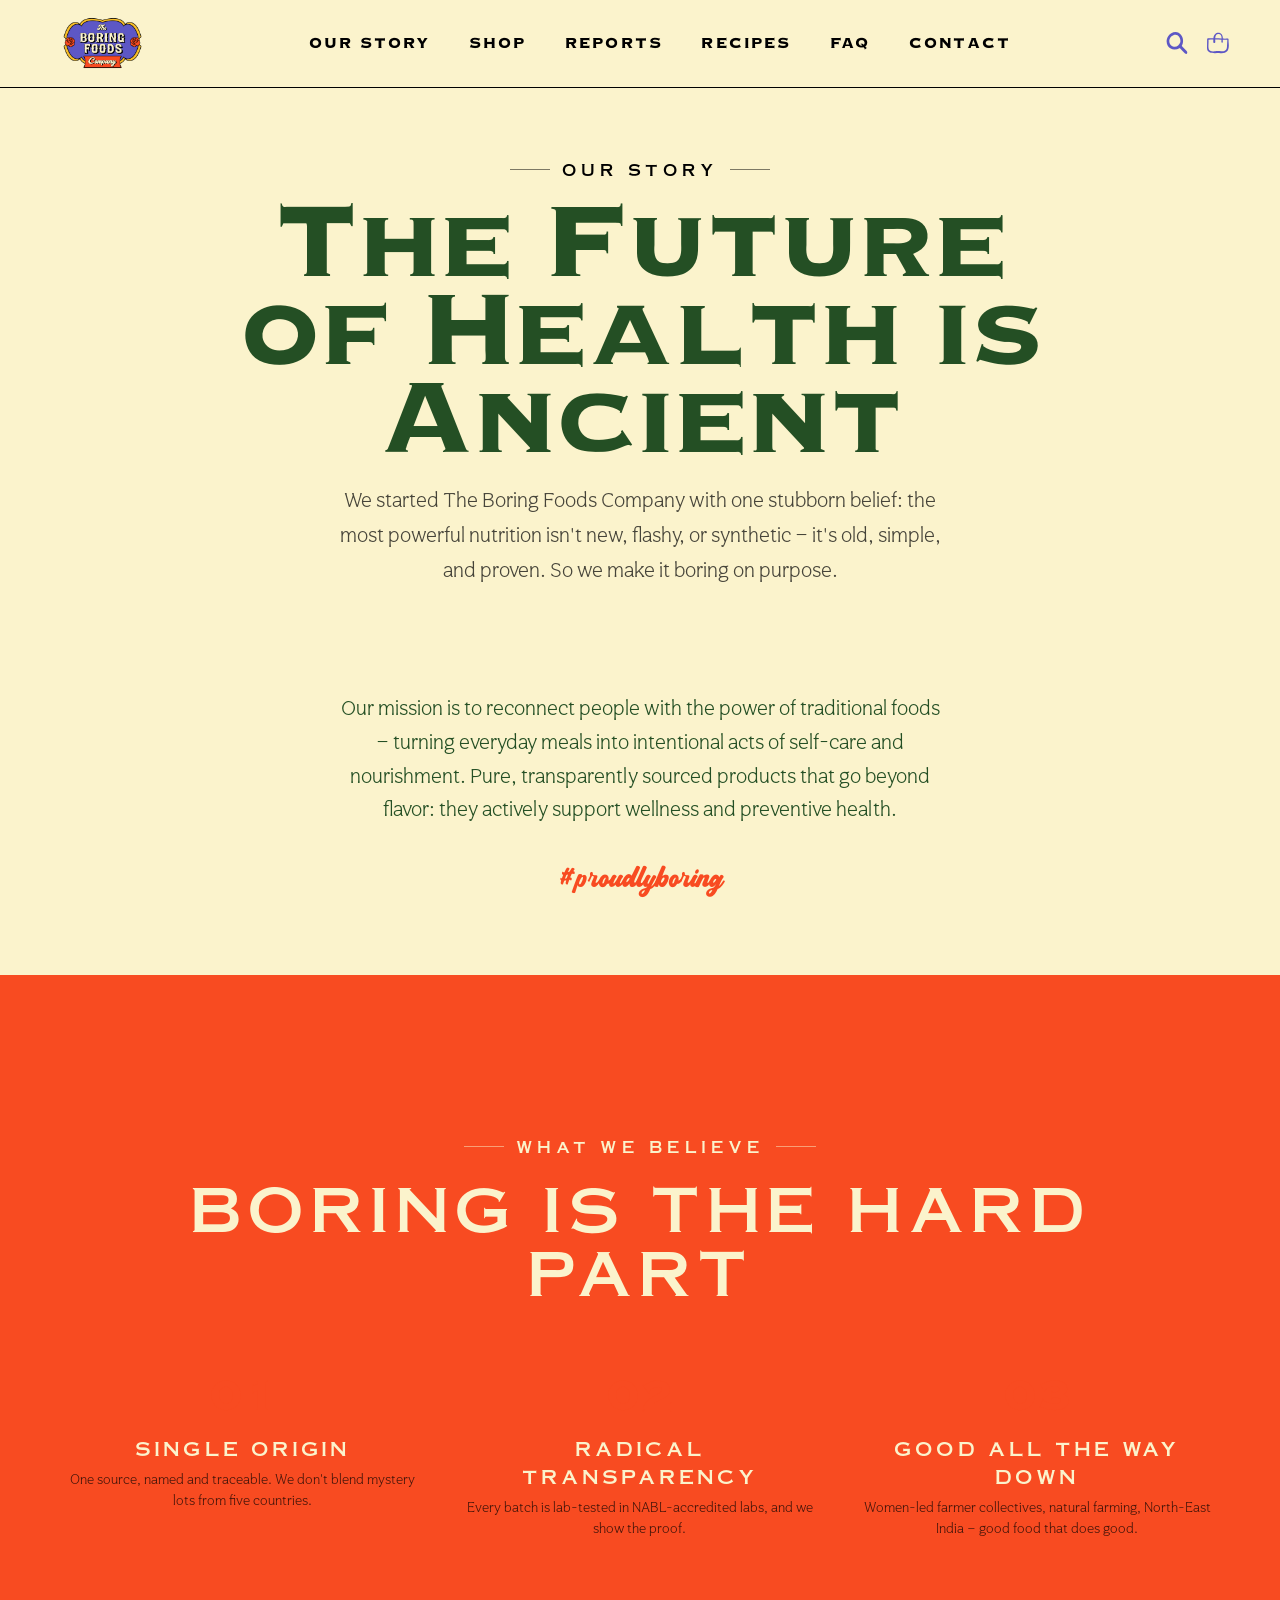
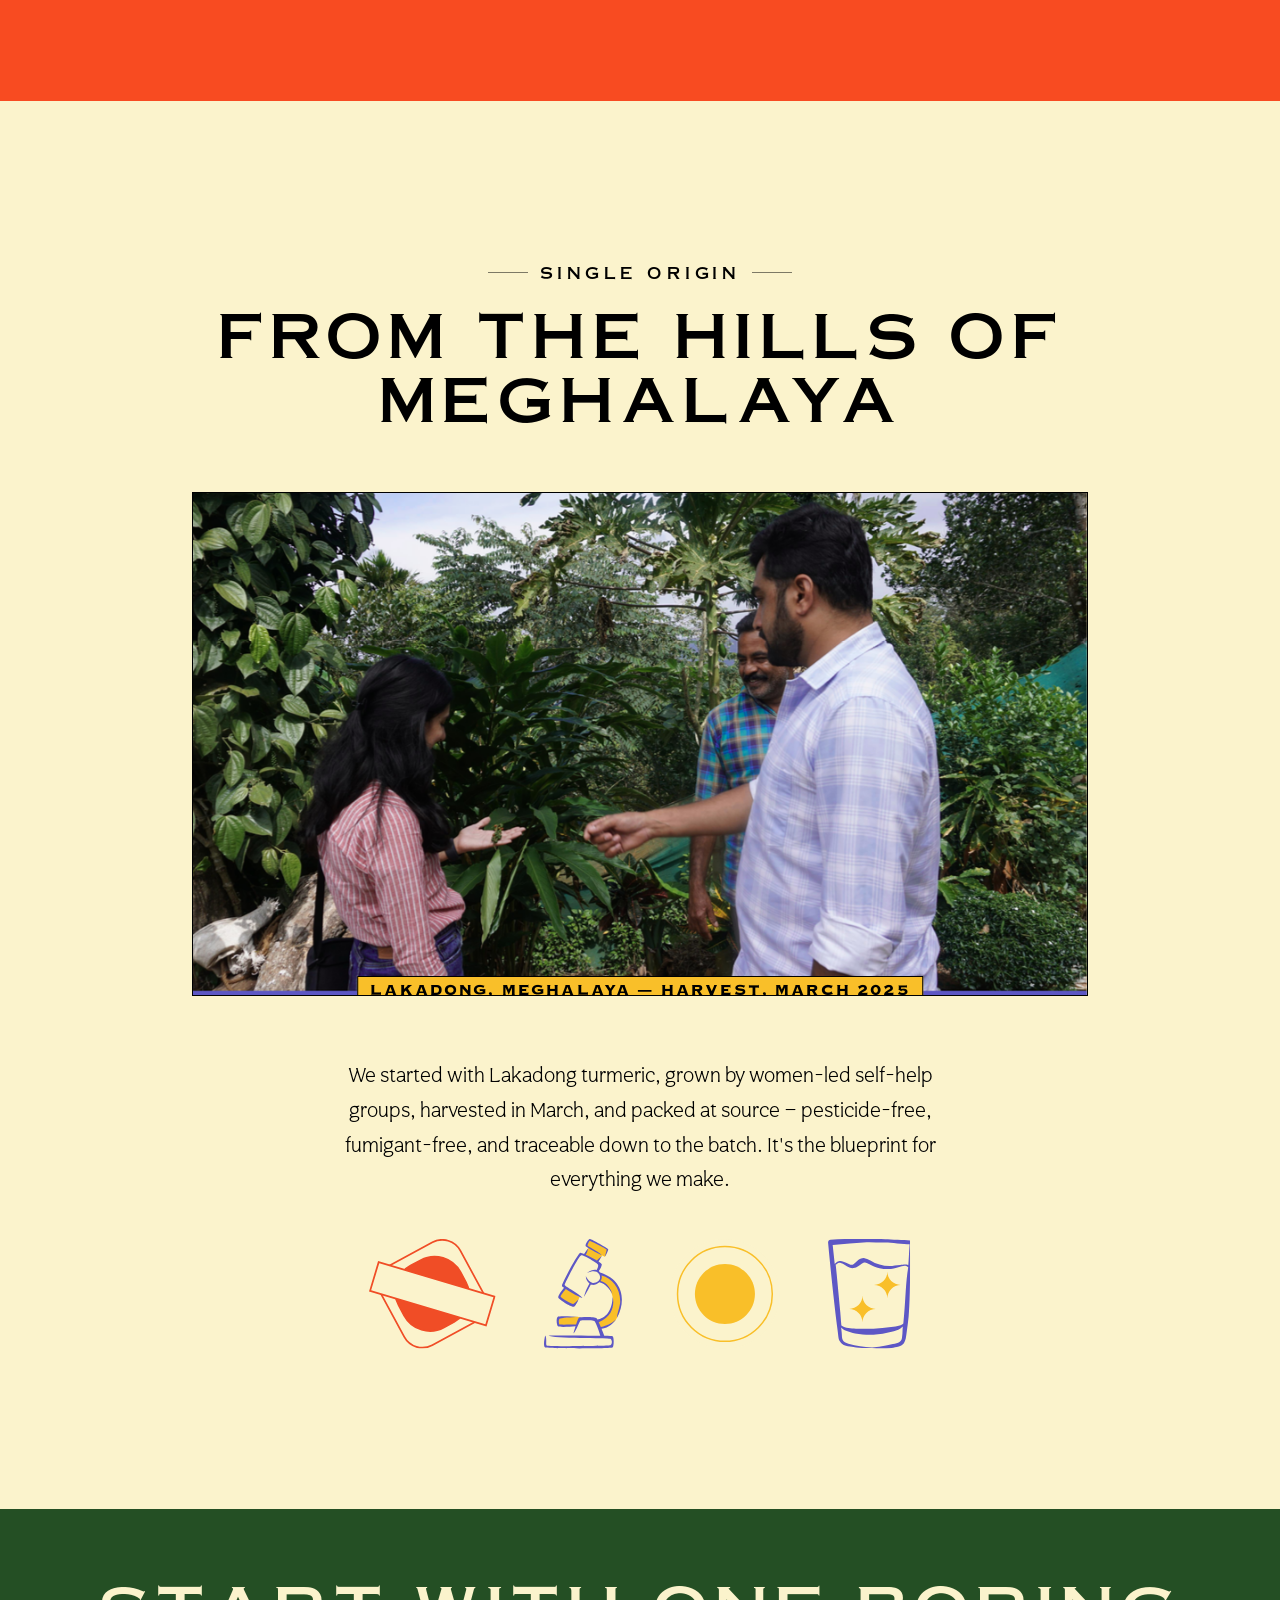
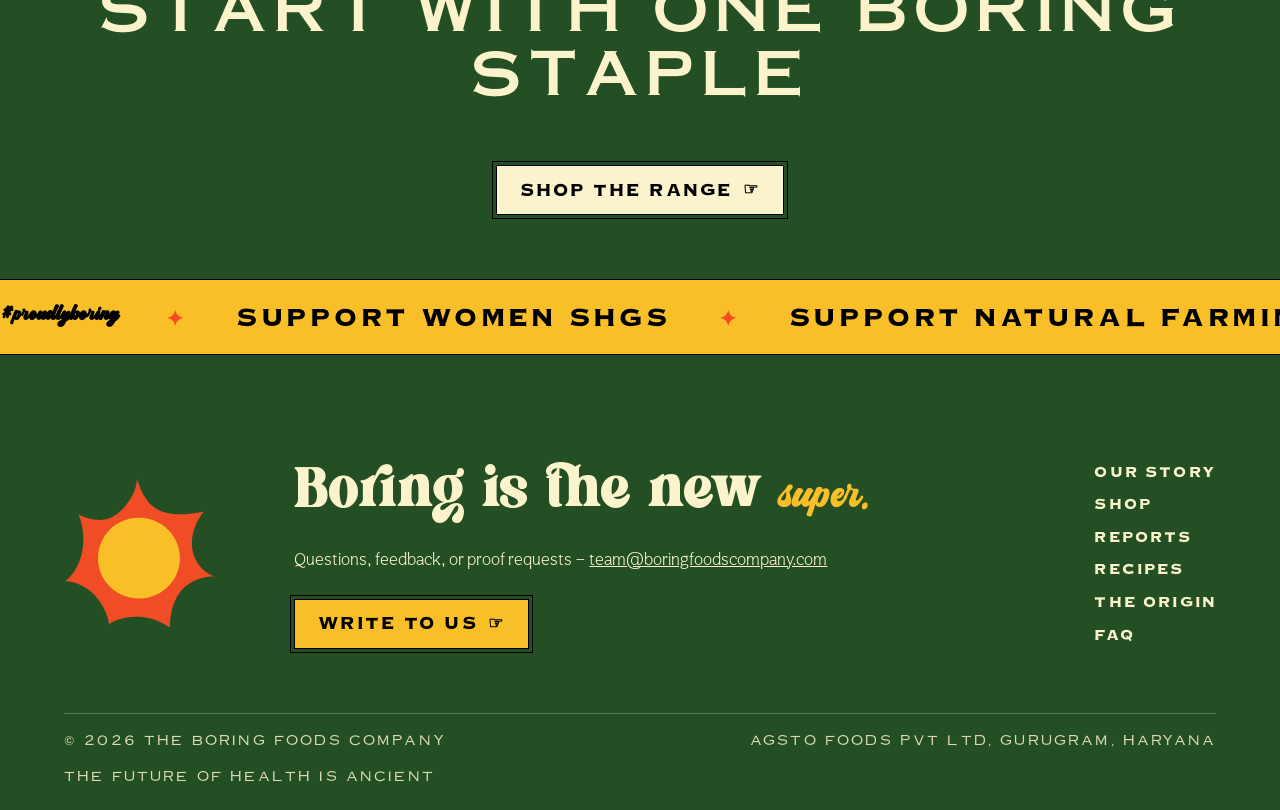
==== commit 5d5243ca: "feat: add Reports library and Recipes pages + site-wide nav links" ====
--- a/site/about.html
+++ b/site/about.html
@@ -21,6 +21,8 @@
       <ul class="nav__links">
         <li><a href="about.html">Our Story</a></li>
         <li><a href="index.html#shop">Shop</a></li>
+        <li><a href="reports.html">Reports</a></li>
+        <li><a href="recipes.html">Recipes</a></li>
         <li><a href="faq.html">FAQ</a></li>
         <li><a href="contact.html">Contact</a></li>
       </ul>
@@ -38,6 +40,8 @@
   <div class="menu-overlay" id="menu" aria-hidden="true">
     <a href="about.html">Our Story</a>
     <a href="index.html#shop">Shop</a>
+    <a href="reports.html">Reports</a>
+    <a href="recipes.html">Recipes</a>
     <a href="faq.html">FAQ</a>
     <a href="contact.html">Contact</a>
     <span class="script">#proudlyboring</span>
@@ -142,6 +146,8 @@
         <nav class="footer__nav" aria-label="Footer">
           <a href="about.html">Our Story</a>
           <a href="index.html#shop">Shop</a>
+    <a href="reports.html">Reports</a>
+    <a href="recipes.html">Recipes</a>
           <a href="index.html#origin">The Origin</a>
           <a href="faq.html">FAQ</a>
         </nav>
--- a/site/css/pages.css
+++ b/site/css/pages.css
@@ -238,3 +238,134 @@
   width: 100%;
 }
 .contact__form textarea { min-height: 8rem; resize: vertical; }
+
+/* ---- Reports / Lab Library ---------------------------------------------- */
+.report-pillars {
+  max-width: 60rem;
+  margin: 0 auto;
+  display: grid;
+  grid-template-columns: 1fr 1fr;
+  gap: var(--space-4);
+  padding: 0 var(--gutter);
+}
+@media (max-width: 620px) { .report-pillars { grid-template-columns: 1fr; gap: var(--space-3); } }
+.report-pillar { border: var(--line); background: var(--kulfi-malai); padding: var(--space-3); }
+.report-pillar h3 {
+  font-family: var(--font-display);
+  letter-spacing: var(--tracking-caps);
+  text-transform: uppercase;
+  font-size: var(--text-base);
+  color: var(--ripe-orange);
+  margin-bottom: 0.5rem;
+}
+.report-pillar p { font-family: var(--font-body); font-size: var(--text-sm); line-height: 1.6; color: var(--ink-soft); }
+
+.reports-wrap { max-width: 72rem; margin: 0 auto; padding: var(--space-4) var(--gutter) 0; }
+.reports-table { width: 100%; border-collapse: collapse; border: var(--line); background: var(--kulfi-malai); }
+.reports-table caption { text-align: left; padding-bottom: var(--space-2); font-family: var(--font-body); font-size: var(--text-sm); color: var(--ink-soft); }
+.reports-table th, .reports-table td {
+  text-align: left;
+  padding: 0.9rem 1rem;
+  border-bottom: var(--line-thin);
+  font-family: var(--font-body);
+  font-size: var(--text-sm);
+  vertical-align: top;
+}
+.reports-table thead th {
+  font-family: var(--font-display);
+  font-weight: 700;
+  letter-spacing: var(--tracking-caps);
+  text-transform: uppercase;
+  font-size: var(--text-xs);
+  background: var(--neem-green);
+  color: var(--kulfi-malai);
+  border-bottom: var(--line);
+}
+.reports-table tbody tr:last-child td { border-bottom: none; }
+.reports-table .report-product { font-family: var(--font-display); font-weight: 700; letter-spacing: 0.04em; text-transform: uppercase; color: var(--neem-green); }
+.reports-table .report-results { line-height: 1.55; }
+.reports-table .report-link {
+  display: inline-block;
+  font-family: var(--font-display);
+  letter-spacing: var(--tracking-caps);
+  text-transform: uppercase;
+  font-size: var(--text-xs);
+  color: var(--kohl-black);
+  border: var(--line);
+  padding: 0.4rem 0.8rem;
+  text-decoration: none;
+  white-space: nowrap;
+  transition: transform 0.2s var(--ease-out), box-shadow 0.2s var(--ease-out);
+}
+.reports-table .report-link:hover { transform: translate(-2px, -2px); box-shadow: 3px 3px 0 var(--kohl-black); }
+/* Responsive: collapse table to stacked cards on small screens */
+@media (max-width: 720px) {
+  .reports-table, .reports-table thead, .reports-table tbody, .reports-table th, .reports-table td, .reports-table tr { display: block; }
+  .reports-table thead { display: none; }
+  .reports-table tr { border-bottom: var(--line); padding: 0.5rem 0; }
+  .reports-table td { border: none; padding: 0.35rem 1rem; }
+  .reports-table td::before { content: attr(data-label); display: block; font-family: var(--font-display); text-transform: uppercase; letter-spacing: var(--tracking-caps); font-size: 0.65rem; color: var(--ripe-orange); margin-bottom: 0.15rem; }
+}
+.report-lab {
+  max-width: 72rem;
+  margin: var(--space-4) auto 0;
+  padding: var(--space-3) var(--gutter);
+  text-align: center;
+  font-family: var(--font-body);
+  font-size: var(--text-sm);
+  color: var(--ink-soft);
+}
+.report-lab strong { font-family: var(--font-display); letter-spacing: var(--tracking-caps); text-transform: uppercase; color: var(--neem-green); }
+
+/* ---- Recipes ------------------------------------------------------------ */
+.recipe-group { padding: var(--space-6) var(--gutter); }
+.recipe-group--turmeric { background: var(--mango-yellow); color: var(--kohl-black); }
+.recipe-group--moringa { background: var(--neem-green); color: var(--kulfi-malai); }
+.recipe-group--ashwagandha { background: var(--kulfi-deep); color: var(--kohl-black); }
+.recipe-group__head { max-width: 72rem; margin: 0 auto var(--space-4); text-align: center; }
+.recipe-group__head h2 {
+  font-family: var(--font-display);
+  font-weight: 700;
+  font-size: var(--text-2xl);
+  letter-spacing: 0.03em;
+  text-transform: uppercase;
+}
+.recipe-group__head p { font-family: var(--font-body); font-size: var(--text-base); line-height: 1.6; max-width: var(--measure); margin: var(--space-2) auto 0; opacity: 0.85; }
+.recipe-grid { max-width: 72rem; margin: 0 auto; display: grid; grid-template-columns: repeat(2, 1fr); gap: var(--space-3); }
+@media (max-width: 720px) { .recipe-grid { grid-template-columns: 1fr; } }
+.recipe-card {
+  border: var(--line);
+  background: var(--kulfi-malai);
+  color: var(--kohl-black);
+  padding: var(--space-3);
+  display: flex;
+  flex-direction: column;
+  gap: 0.7rem;
+}
+.recipe-card__badge {
+  align-self: flex-start;
+  font-family: var(--font-display);
+  letter-spacing: var(--tracking-caps);
+  text-transform: uppercase;
+  font-size: 0.62rem;
+  background: var(--ripe-orange);
+  color: var(--kulfi-malai);
+  padding: 0.25rem 0.6rem;
+}
+.recipe-card h3 { font-family: var(--font-display); font-weight: 700; font-size: var(--text-lg); letter-spacing: 0.02em; text-transform: uppercase; color: var(--neem-green); }
+.recipe-card h4 {
+  font-family: var(--font-display);
+  letter-spacing: var(--tracking-caps);
+  text-transform: uppercase;
+  font-size: var(--text-xs);
+  color: var(--ripe-orange);
+  margin-top: 0.3rem;
+}
+.recipe-card ul { list-style: none; display: grid; gap: 0.35rem; }
+.recipe-card ul li { font-family: var(--font-body); font-size: var(--text-sm); line-height: 1.5; padding-left: 1rem; position: relative; }
+.recipe-card ul li::before { content: "·"; position: absolute; left: 0.2rem; color: var(--ripe-orange); font-weight: 900; }
+.recipe-card p { font-family: var(--font-body); font-size: var(--text-sm); line-height: 1.55; }
+.recipe-card .recipe-hack { font-style: italic; color: var(--indian-blue); }
+.recipe-download { text-align: center; padding: var(--space-5) var(--gutter); }
+.recipe-signoff { text-align: center; font-family: var(--font-body); font-size: var(--text-base); line-height: 1.6; color: var(--ink-soft); margin-top: var(--space-3); }
+.recipe-signoff .script { font-size: 1.4em; color: var(--ripe-orange); }
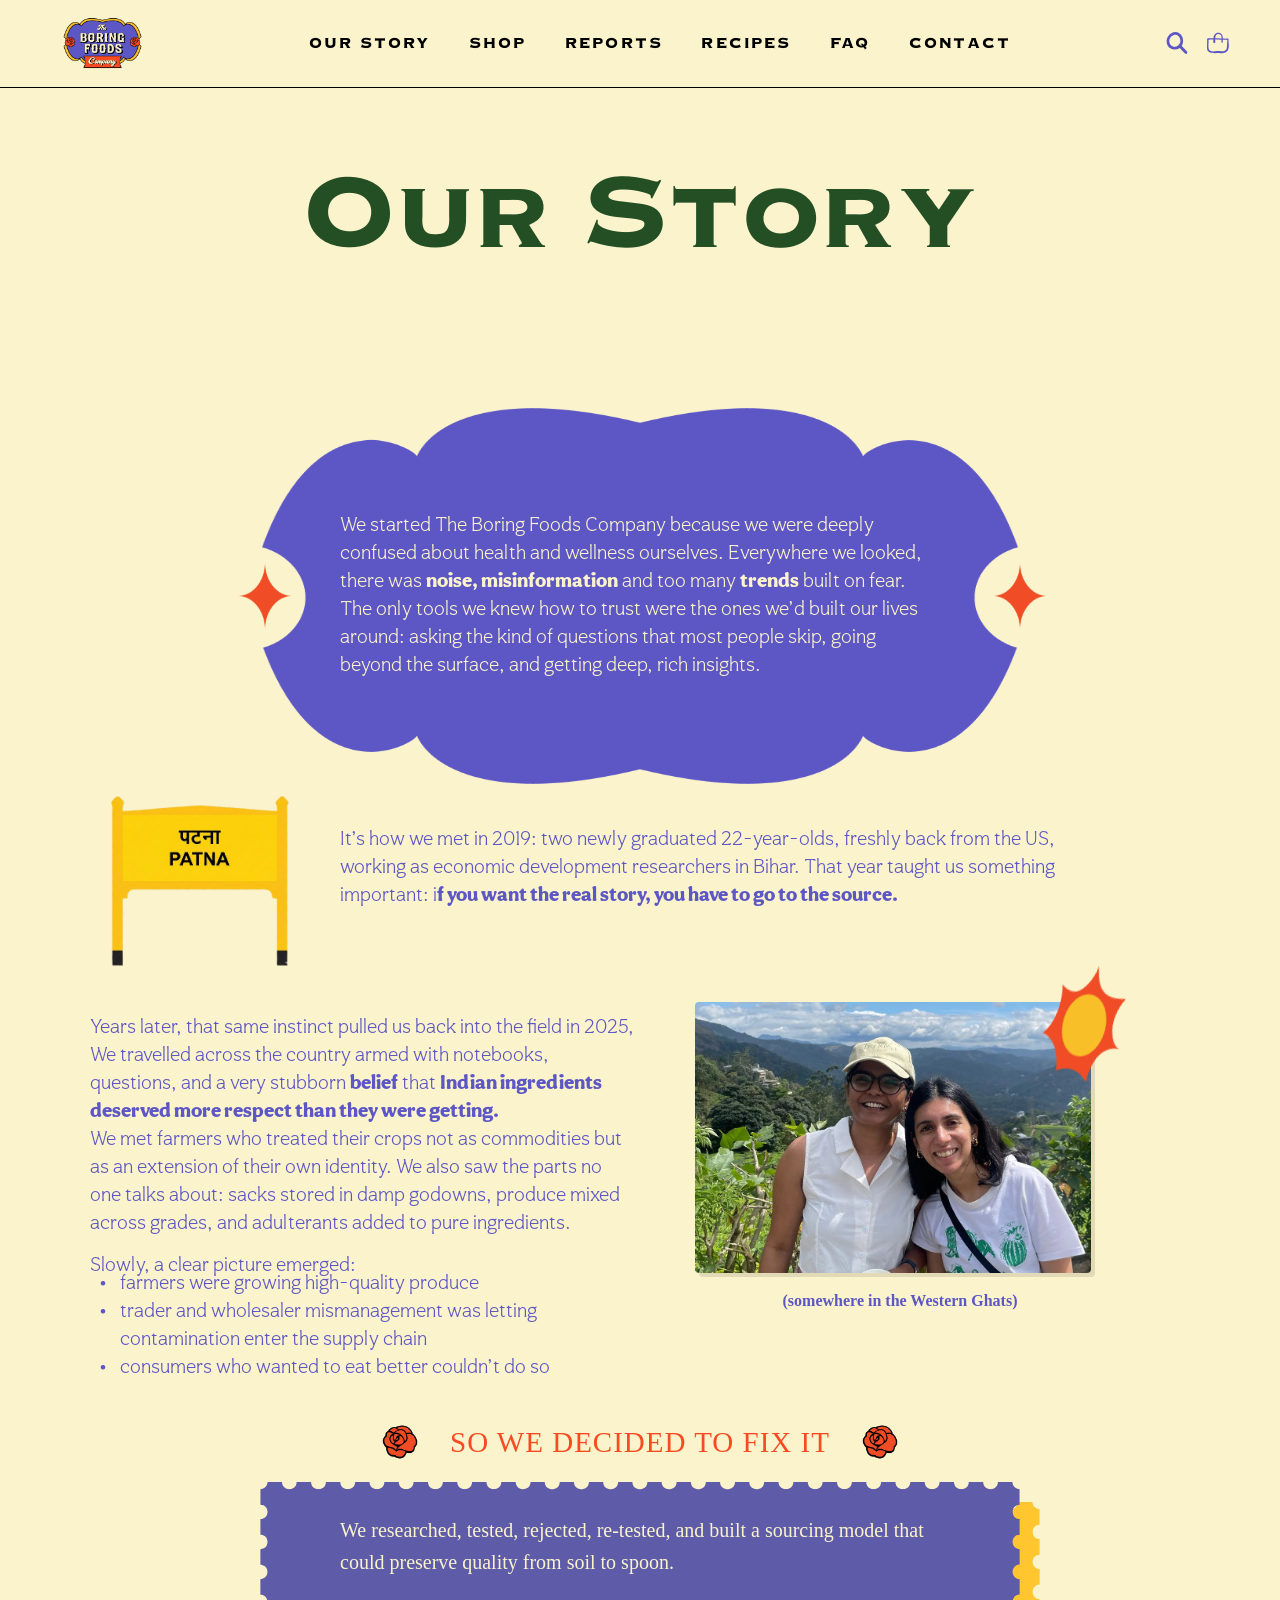
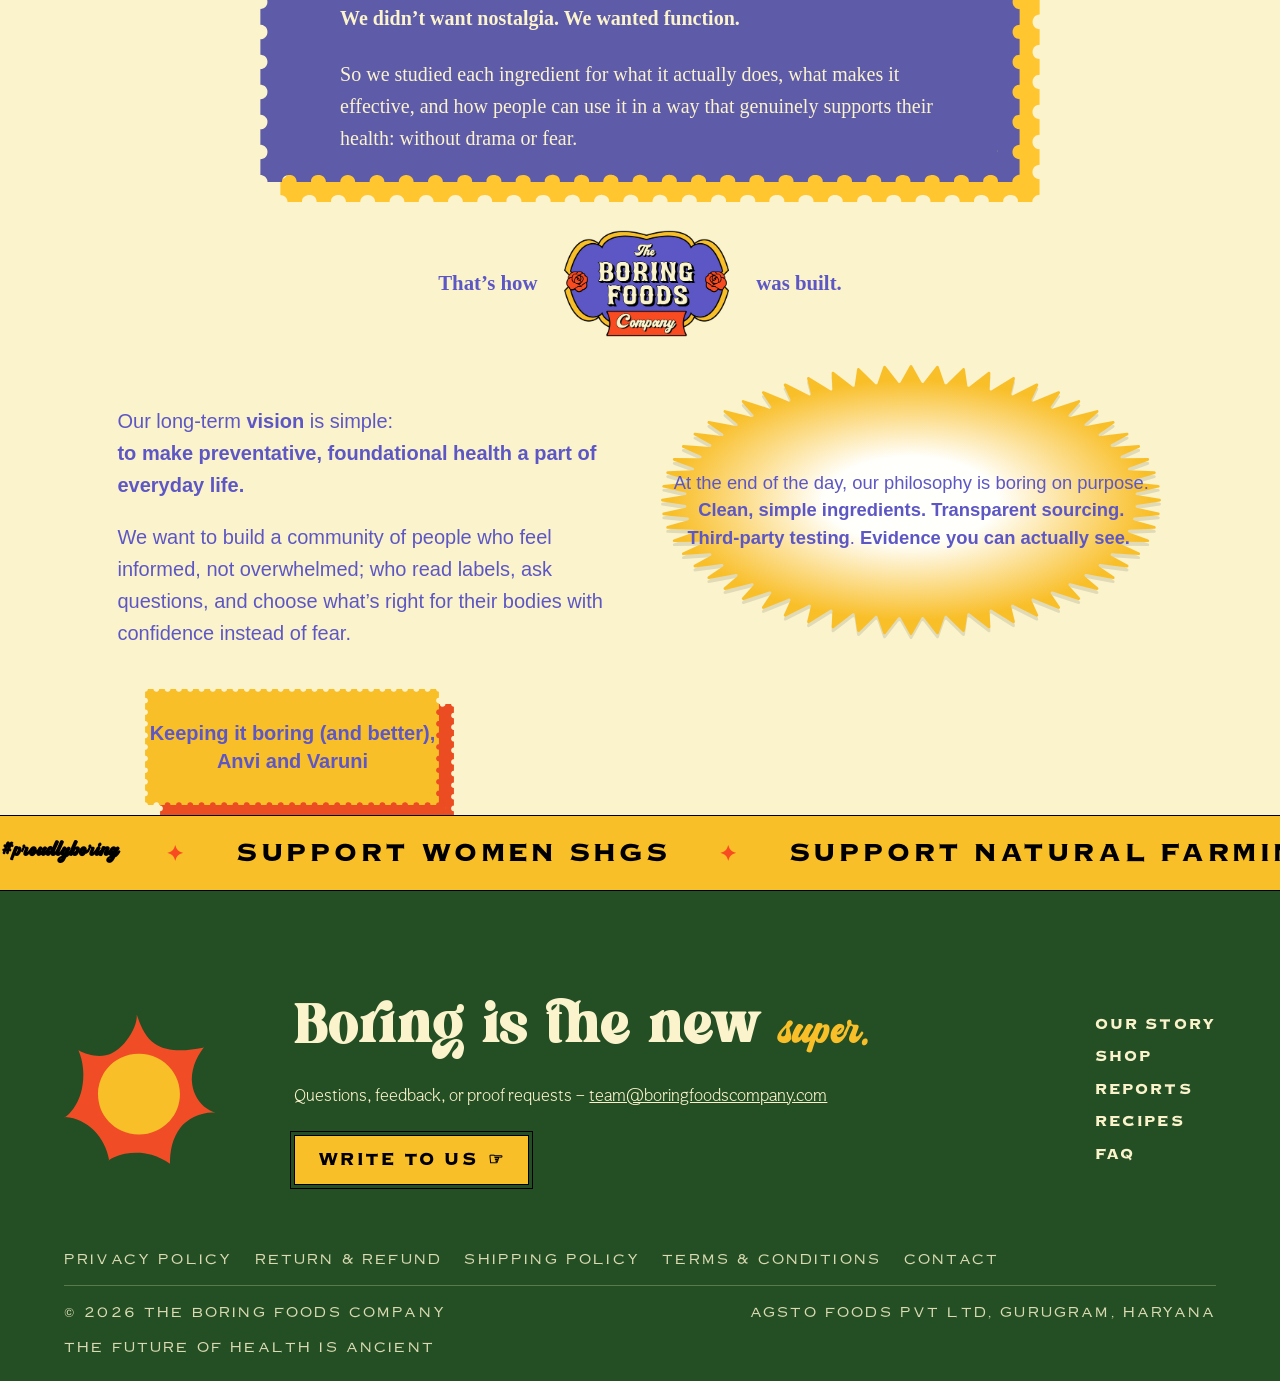
==== commit ec732de6: "Add interior pages, comparison section, placer tool, and Shopify theme Static site (site/): - New pa" ====
--- a/site/about.html
+++ b/site/about.html
@@ -4,11 +4,12 @@
   <meta charset="UTF-8" />
   <meta name="viewport" content="width=device-width, initial-scale=1.0" />
   <title>Our Story — The Boring Foods Company</title>
-  <meta name="description" content="Why we make boring food. The Boring Foods Company reconnects people with pure, traditional, time-tested nutrition. #proudlyboring" />
+  <meta name="description" content="Our story: two researchers who went to the source, built a sourcing model from soil to spoon, and made preventative health boring on purpose. #proudlyboring" />
   <link rel="icon" type="image/png" href="assets/img/Rose.png" />
   <link rel="stylesheet" href="css/tokens.css" />
   <link rel="stylesheet" href="css/main.css" />
   <link rel="stylesheet" href="css/pages.css" />
+  <link rel="stylesheet" href="css/about-import.css" />
 </head>
 <body class="interior">
 
@@ -47,72 +48,1100 @@
     <span class="script">#proudlyboring</span>
   </div>
 
-  <main>
-    <header class="page-hero reveal">
-      <span class="kicker">Our Story</span>
-      <h1>The Future of Health is Ancient</h1>
-      <p>We started The Boring Foods Company with one stubborn belief: the most powerful nutrition isn't new, flashy, or synthetic — it's old, simple, and proven. So we make it boring on purpose.</p>
-    </header>
-
-    <section class="chapter chapter--compact manifesto">
-      <div class="chapter__inner">
-        <p class="manifesto__body split-lines">
-          Our mission is to reconnect people with the power of traditional foods — turning
-          everyday meals into intentional acts of self-care and nourishment. Pure,
-          transparently sourced products that go beyond flavor: they actively support
-          wellness and preventive health.
-        </p>
-        <p class="manifesto__sign script reveal">#proudlyboring</p>
+  <main
+      id="MainContent"
+      class="content-for-layout"
+      role="main"
+      data-page-transition-enabled="false"
+      data-product-transition="false"
+      data-template="page"
+    >
+      <header class="page-hero reveal">
+        <h1>Our Story</h1>
+      </header>
+      <div id="shopify-section-template--19329484521641__about_us_custom1_84x84r" class="shopify-section">
+
+<section class="about-us-section about-us-template--19329484521641__about_us_custom1_84x84r">
+  <div class="about-us-container">
+    
+    <div class="about-us-top">
+      
+      
+
+      <div class="about-us-blob-wrapper">
+        
+          <img src="assets/img/about/Frame_1.png" alt="" width="1200" height="710" loading="lazy" class="blob-bg">
+        
+
+        
+          <div class="sparkle sparkle-left">
+            <img src="assets/img/about/Spark_1.png" alt="" width="100" height="100" loading="lazy">
+          </div>
+        
+
+        <div class="blob-content">
+          <p>We started The Boring Foods Company because we were deeply confused about health and wellness ourselves. Everywhere we looked, there was <strong>noise, misinformation</strong> and too many <strong>trends</strong> built on fear. </p><p>The only tools we knew how to trust were the ones we’d built our lives around: asking the kind of questions that most people skip, going beyond the surface, and getting deep, rich insights. </p>
+        </div>
+
+        
+          <div class="sparkle sparkle-right">
+            <img src="assets/img/about/Spark_1.png" alt="" width="100" height="100" loading="lazy">
+          </div>
+        
       </div>
-    </section>
-
-    <section class="chapter chapter--orange">
-      <div class="chapter__inner">
-        <div class="chapter__head reveal">
-          <span class="kicker">What We Believe</span>
-          <h2 class="chapter__title">Boring is the Hard Part</h2>
-        </div>
-        <div class="steps stagger">
-          <div class="step"><div class="step__n">01</div><h3>Single Origin</h3><p>One source, named and traceable. We don't blend mystery lots from five countries.</p></div>
-          <div class="step"><div class="step__n">02</div><h3>Radical Transparency</h3><p>Every batch is lab-tested in NABL-accredited labs, and we show the proof.</p></div>
-          <div class="step"><div class="step__n">03</div><h3>Good All the Way Down</h3><p>Women-led farmer collectives, natural farming, North-East India — good food that does good.</p></div>
+    </div>
+
+    <div class="about-us-bottom">
+      
+      <div class="sign-wrapper">
+        
+          <img src="assets/img/about/Gemini_blob.png" alt="" width="600" height="592" loading="lazy" class="sign-image">
+        
+      </div>
+
+      <div class="bottom-text-wrapper">
+        <div class="bottom-text">
+          <p>It’s how we met in 2019: two newly graduated 22-year-olds, freshly back from the US, working as economic development researchers in Bihar. That year taught us something important: i<strong>f you want the real story, you have to go to the source. </strong></p>
         </div>
       </div>
-    </section>
-
-    <section class="chapter provenance">
-      <div class="chapter__inner">
-        <div class="chapter__head reveal">
-          <span class="kicker">Single Origin</span>
-          <h2 class="chapter__title">From the Hills of Meghalaya</h2>
+
+    </div>
+
+  </div>
+</section>
+
+<style>
+  /* Scoped Variables */
+  .about-us-template--19329484521641__about_us_custom1_84x84r {
+    background-color: #fbf3cc;
+    padding: 10px 20px;
+    position: relative;
+    overflow: hidden;
+    padding-top: 60px;
+    padding-Bottom: 0;
+  }
+
+  .about-us-container {
+    max-width: 1100px;
+    margin: 0 auto;
+    position: relative;
+    display: flex;
+    flex-direction: column;
+    align-items: stretch;
+  }
+
+  /* --- TOP SECTION --- */
+  .about-us-top {
+    position: relative;
+    margin-bottom: 10px;
+  }
+
+  .about-us-heading {
+    font-family: flagfies-regular !important; /* Swap for your theme font */
+    font-weight: 400;
+    color: #ff4d1c;
+    text-transform: uppercase;
+    line-height: 1;
+    margin: 0 0 20px 0;
+    position: absolute; /* Position top-left */
+    top: 0;
+    z-index: 2;
+
+  }
+
+  /* Blob Container */
+  .about-us-blob-wrapper {
+    position: relative;
+    max-width: 800px;
+    margin: 0 auto;
+    min-height: 400px;
+    display: flex;
+    justify-content: center;
+    text-align: center;
+    padding: 80px 60px;
+    align-items: center;
+    margin-top: 40px;
+}
+
+  /* The Purple Blob Image */
+  .blob-bg {
+    position: absolute;
+    top: 0;
+    left: 0;
+    width: 100%;
+    height: 100%;
+    object-fit: fill; /* Stretch to cover wrapper */
+    z-index: 0;
+  }
+
+  /* The Text inside the Blob */
+  .blob-content {
+    position: relative;
+    z-index: 1;
+    color: #fbf3cc;
+    font-size: 20px;
+    line-height: 1.4;
+    max-width: 600px;
+    text-align: left;
+  
+  }
+  
+  .blob-content strong {
+    font-weight: 800;
+  }
+
+  /* Sparkles */
+  .sparkle {
+    position: absolute;
+    width: 80px;
+    height: auto;
+    z-index: 2;
+  }
+
+  .sparkle-left {
+    left: -15px;
+    top: 50%;
+    transform: translateY(-50%);
+  }
+
+  .sparkle-right {
+    right: -20px;
+    top: 50%;
+    transform: translateY(-50%);
+  }
+
+  /* --- BOTTOM SECTION --- */
+  .about-us-bottom {
+    display: flex;
+    align-items: flex-start; /* Align top */
+    justify-content: space-between;
+    gap: 0px;
+    margin-top: -40px; /* Pull up closer to blob */
+    padding-left: 0px;
+    padding-right: 20px;
+  }
+
+  .sign-wrapper {
+    flex: 0 0 250px; /* Fixed width for sign */
+  }
+
+  .sign-image {
+    width: auto;
+    height: 13rem;
+    display: block;
+    /*transform: rotate(-2deg);  Slight tilt like image */
+  }
+
+  .bottom-text-wrapper {
+    flex: 1;
+    padding-top: 40px; /* Align text nicely with sign */
+  }
+
+  .bottom-text {
+    font-size: 20px;
+    margin-top: 20px;
+    line-height: 1.4;
+    color: #5d57c5;
+    padding-right: 90px;
+  }
+
+  .bottom-text strong {
+    color: #5d57c5; /* Use purple for bold text */
+    font-weight: 700;
+  }
+
+  /* --- RESPONSIVE --- */
+  /* =====================================
+   MOBILE FIX — ABOUT US SECTION
+   ===================================== */
+  @media (max-width: 768px) {
+
+    /* General safety */
+    .about-us-template--19329484521641__about_us_custom1_84x84r {
+      padding-top: 12px;
+      padding-left: 12px;
+      padding-right: 12px;
+    }
+
+    .about-us-container {
+      max-width: 100%;
+      overflow-x: hidden;
+    }
+
+    /* ---------- Heading ---------- */
+    .about-us-heading {
+      position: relative;
+      top: auto;
+      left: auto;
+      text-align: center;
+      font-size: 32px;
+      line-height: 1.1;
+      margin-bottom: 16px;
+    }
+
+    /* ---------- Blob Section ---------- */
+    .about-us-blob-wrapper {
+      max-width: 100%;
+      margin-top: 0;
+      padding: 36px 20px;
+      min-height: auto;
+    }
+
+    .blob-bg {
+      object-fit: cover;
+    }
+
+    .blob-content {
+      font-size: 14px;
+      line-height: 1.2;
+      text-align: center;
+      max-width: 100%;
+    }
+
+    /* Hide sparkles on mobile (prevents overflow) */
+    .sparkle {
+      display: none;
+    }
+
+    /* ---------- Bottom Section ---------- */
+    .about-us-bottom {
+      flex-direction: row;
+      align-items: center;
+      margin-top: 6px;
+      padding-right: 0;
+      gap: 16px;
+      text-align: left;
+    }
+
+    .sign-wrapper {
+      width: auto;
+      max-width: 100px;
+    }
+
+    .sign-image {
+      height: auto;
+      max-height: 140px;
+      width: 100%;
+    }
+
+    .bottom-text-wrapper {
+      padding-top: 0;
+      width: 100%;
+    }
+
+    .bottom-text {
+      font-size: 14px;
+      line-height: 1.3;
+      padding-right: 0;
+      margin-top: 0;
+      text-align: left;
+    }
+  }
+
+</style>
+
+</div><div id="shopify-section-template--19329484521641__story_with_image_7MKR8x" class="shopify-section">
+
+<section class="story-section story-section-template--19329484521641__story_with_image_7MKR8x">
+  <div class="story-container">
+    
+    <div class="story-text-col">
+      <div class="story-body">
+        <p>Years later, that same instinct pulled us back into the field in 2025, We travelled across the country armed with notebooks, questions, and a very stubborn <strong>belief</strong> that <strong>Indian ingredients deserved more respect than they were getting.</strong></p><p></p><p>We met farmers who treated their crops not as commodities but as an extension of their own identity. We also saw the parts no one talks about: sacks stored in damp godowns, produce mixed across grades, and adulterants added to pure ingredients. <br/></p>
+      </div>
+      
+      
+        <div class="story-list-wrapper">
+          <p>Slowly, a clear picture emerged:</p><ul><li>farmers were growing high-quality produce</li><li>trader and wholesaler mismanagement was letting contamination enter the supply chain</li><li>consumers who wanted to eat better couldn’t do so </li></ul>
         </div>
-        <div class="provenance__photo img-reveal reveal-late">
-          <img class="parallax" data-speed="0.16" src="assets/img/photos/farm.png" alt="Farmers walking through the turmeric fields" />
-          <span class="provenance__caption caps">Lakadong, Meghalaya — harvest, March 2025</span>
+      
+    </div>
+
+    <div class="story-image-col">
+      <div class="story-image-wrapper">
+        
+          <img src="assets/img/about/founders.jpg" alt="" width="800" height="548" loading="lazy" class="story-main-img">
+        
+
+        
+          <div class="story-sticker">
+            <img src="assets/img/about/Sun.png" alt="" width="120" height="117" loading="lazy">
+          </div>
+        
+      </div>
+
+      
+        <p class="story-caption">(somewhere in the Western Ghats)</p>
+      
+    </div>
+
+  </div>
+</section>
+
+<style>
+  /* Scoped Variables */
+  .story-section-template--19329484521641__story_with_image_7MKR8x {
+    background-color: #fbf3cc;
+    padding: 10px 20px;
+    font-family: ; 
+  }
+
+  .story-container {
+    max-width: 1100px;
+    margin: 0 auto;
+    display: flex;
+    align-items: center; /* Align vertically center */
+    justify-content: space-between;
+    gap: 60px;
+    padding-top: 30px;
+  }
+
+  /* --- LEFT COLUMN --- */
+  .story-text-col {
+    flex: 1;
+    color: #5d57c5;
+  }
+
+  .story-body {
+    font-size: 20px;
+    line-height: 1.4;
+    margin-bottom: 24px;
+  }
+
+  /* Highlight styling for specific words (bold/purple) */
+  .story-body strong {
+    color: #5d57c5;
+    font-weight: 800;
+  }
+
+  .story-list-wrapper p{
+    font-size: 20px;
+    line-height: 0.4;
+  }
+  .story-list-wrapper ul {
+    list-style: none; /* Remove default bullets */
+    padding-left: 10px;
+    margin: 0;
+  }
+
+  .story-list-wrapper li {
+    font-size: 20px;
+    line-height: 1.4;
+    position: relative;
+    padding-left: 20px;
+    color: #5d57c5;
+  }
+
+  /* Custom Bullet Dot */
+  .story-list-wrapper li::before {
+    content: "•";
+    color: #5d57c5;
+    font-weight: bold;
+    position: absolute;
+    left: 0;
+  }
+
+  /* --- RIGHT COLUMN --- */
+  .story-image-col {
+    flex: 0 0 45%; /* Image takes roughly 45% width */
+    display: flex;
+    flex-direction: column;
+    align-items: center;
+  }
+
+  .story-image-wrapper {
+    position: relative;
+    display: inline-block;
+  }
+
+  .story-main-img {
+    width: 80%;
+    margin-top:-80px;
+    height: auto;
+    border-radius: 4px; /* Slight rounding if needed */
+    display: block;
+    /*transform: rotate(2deg);  Slight tilt matching reference */
+    box-shadow: 4px 4px 0px rgba(0,0,0,0.1); /* Subtle shadow */
+  }
+
+  /* Sticker Positioning */
+  .story-sticker {
+    position: absolute;
+    top: -118px;
+    right: 64px;
+    width: 80px;
+    height: auto;
+    z-index: 2;
+    transform: rotate(15deg);
+  }
+
+  .story-caption {
+    margin-top: 15px;
+    font-family: Aesthet-Nova-Light !important; /* Handwriting style fallback */
+    font-weight: 700;
+    color: #5d57c5;
+    font-size: 16px;
+    margin-right: 85px;
+  }
+
+  /* --- RESPONSIVE --- */
+  @media (max-width: 900px) {
+    .story-container {
+      flex-direction: column-reverse; /* Image on top on mobile? Or keep bottom? */
+      gap: 40px;
+    }
+    
+    .story-image-col {
+      width: 100%;
+      flex: auto;
+    }
+    
+    .story-sticker {
+      width: 60px;
+      top: -20px;
+      right: -10px;
+    }
+  }
+  /* =====================================
+   MOBILE FIX — STORY SECTION
+   ===================================== */
+@media (max-width: 768px) {
+
+  /* Section padding safety */
+  .story-section-template--19329484521641__story_with_image_7MKR8x {
+    padding: 20px 12px;
+  }
+
+  /* Stack layout cleanly */
+  .story-container {
+    flex-direction: column;
+    gap: 10px;
+    padding-top: 0;
+  }
+
+  /* ---------- IMAGE COLUMN ---------- */
+  .story-image-col {
+    width: 100%;
+    align-items: center;
+  }
+
+  .story-image-wrapper {
+    width: 100%;
+    text-align: center;
+    display: flex;
+    justify-content: space-evenly;
+  }
+
+  .story-main-img {
+    width: 90%;
+    margin-top: 0; /* remove negative margin */
+    box-shadow: 2px 2px 0 rgba(0,0,0,0.08);
+  }
+
+  /* Sticker: keep it but constrain it */
+  .story-sticker {
+    width: 48px;
+    top: -10px;
+    right: 10px;
+    transform: rotate(10deg);
+  }
+
+  /* Caption centered */
+  .story-caption {
+    margin-right: 0;
+    margin-top: 10px;
+    font-size: 13px;
+    text-align: center;
+  }
+
+  /* ---------- TEXT COLUMN ---------- */
+  .story-text-col {
+    width: 100%;
+    text-align: center;
+  }
+
+  .story-body {
+    font-size: 14px;
+    line-height: 1.3;
+    margin-bottom: 16px;
+  }
+
+  /* Bullet list cleanup */
+  .story-list-wrapper {
+    width: 100%;
+    text-align: left;
+  }
+
+  .story-list-wrapper ul {
+    padding-left: 0;
+  }
+
+  .story-list-wrapper li {
+    font-size: 14px;
+    line-height: 1.3;
+    padding-left: 16px;
+  }
+
+  .story-list-wrapper li::before {
+    left: 0;
+  }
+  .story-list-wrapper p {
+    font-size: 16px;
+  }
+}
+
+</style>
+
+</div><div id="shopify-section-template--19329484521641__stamp_next_box_7cJNMT" class="shopify-section">
+
+<section class="stamp-section stamp-section-template--19329484521641__stamp_next_box_7cJNMT">
+  <div class="stamp-container">
+    
+    <div class="stamp-header">
+      
+        <div class="stamp-icon">
+          <img src="assets/img/about/Rose.png" alt="" width="100" height="100" loading="lazy">
         </div>
-        <p class="provenance__body split-lines">
-          We started with Lakadong turmeric, grown by women-led self-help groups, harvested in
-          March, and packed at source — pesticide-free, fumigant-free, and traceable down to the
-          batch. It's the blueprint for everything we make.
-        </p>
-        <div class="provenance__badges reveal">
-          <img src="assets/img/Single-Origin.svg" alt="Single Origin badge" />
-          <img src="assets/img/Microscope1.svg" alt="Lab tested badge" />
-          <img src="assets/img/Future-of-health.svg" alt="The future of health is ancient badge" />
-          <img src="assets/img/Glass1.svg" alt="Glass packaging badge" />
+      
+
+      
+        <h2 class="stamp-heading">SO WE DECIDED TO FIX IT</h2>
+      
+
+      
+        <div class="stamp-icon">
+          <img src="assets/img/about/Rose.png" alt="" width="100" height="100" loading="lazy">
+        </div>
+      
+    </div>
+
+    <div class="stamp-box-wrapper">
+      
+      <div class="stamp-bg-layer"></div>
+
+      <div class="stamp-content-layer">
+        <div class="stamp-text-inner">
+          <p>We researched, tested, rejected, re-tested, and built a sourcing model that could preserve quality from soil to spoon.</p><p><strong>We didn’t want nostalgia. We wanted function.</strong></p><p>So we studied each ingredient for what it actually does, what makes it effective, and how people can use it in a way that genuinely supports their health: without drama or fear. <br/></p><p></p><p></p>
         </div>
       </div>
-    </section>
-
-    <section class="chapter chapter--green chapter--compact">
-      <div class="chapter__inner" style="text-align:center">
-        <div class="chapter__head reveal">
-          <h2 class="chapter__title">Start With One Boring Staple</h2>
+
+    </div>
+
+  </div>
+</section>
+
+<style>
+  /* --- GLOBAL VARIABLES --- */
+  .stamp-section-template--19329484521641__stamp_next_box_7cJNMT {
+    background-color: #fbf3cc;
+    padding: 20px 20px;
+    font-family: serif; 
+    overflow: hidden;
+    padding-bottom: 40px;
+  }
+
+  .stamp-container {
+    width: 100%;
+    max-width: 1100px;
+    margin: 0 auto;
+    text-align: center;
+    position: relative;
+    display: flex;
+    flex-direction: column;
+    align-items: center;
+  }
+
+  /* --- HEADER --- */
+  .stamp-header {
+    display: flex;
+    align-items: center;
+    justify-content: center;
+    gap: 20px;
+    margin-bottom: 0px;
+  }
+
+  .stamp-heading {
+    color: #f84b21;
+    font-size: clamp(24px, 5vw, 29px);
+    font-weight: 400;
+    text-transform: uppercase;
+    letter-spacing: 1px;
+    margin: 0;
+    line-height: 1.2;
+    font-family: OPTICopperplate !important;
+  }
+
+  .stamp-icon img {
+    width: 60px;
+    height: auto;
+    display: block;
+  }
+
+  /* --- BOX WRAPPER --- */
+  .stamp-box-wrapper {
+    position: relative;
+    display: inline-block;
+    width: 100%;
+    max-width: 800px;
+    width: 759.887px;
+    height: 299.81px;
+    margin-top: 10px;
+
+  }
+
+  /* --- LAYER 1: BACKGROUND + SHADOW --- */
+  .stamp-bg-layer {
+    position: absolute;
+    top: 0;
+    left: 0;
+    width: 100%;
+    height: 100%;
+    z-index: 1; 
+
+    
+      background-image: url(assets/img/about/Stamp_1.svg);
+    
+
+    background-size: 100% 100%; 
+    background-repeat: no-repeat;
+    background-position: center;
+
+    /* Drop shadow on the background layer */
+    filter: drop-shadow(20px 20px 0px #ffc62f);
+  }
+
+  /* --- LAYER 2: CONTENT --- */
+  .stamp-content-layer {
+    position: relative;
+    z-index: 2; 
+    width: 100%;
+    color: #fbf3cc;
+    text-shadow: none !important; 
+  }
+
+  /* --- TEXT STYLES --- */
+  .stamp-text-inner {
+    font-size: 20px;
+    line-height: 1.6;
+    font-family: Aesthet-Nova !important;
+    padding-top: 2rem;
+  }
+
+  .stamp-text-inner p {
+      margin-bottom: 24px;
+      padding: 0px 80px;
+      text-align: left;
+  }
+  .stamp-text-inner p:last-child {
+    margin-bottom: 0;
+  }
+
+  .stamp-text-inner strong {
+    font-weight: 800;
+    display: block; 
+    margin: 20px 0;
+    font-size: 20px;
+  }
+
+  /* --- MOBILE RESPONSIVENESS (Max-width 768px) --- */
+  /* =====================================
+   FINAL MOBILE FIX — STAMP SECTION
+   ===================================== */
+@media (max-width: 768px) {
+
+  /* Section spacing */
+  .stamp-section-template--19329484521641__stamp_next_box_7cJNMT {
+    padding: 12px 12px 12px;
+    padding-bottom: 0px;
+  }
+
+  /* Header tightening */
+  .stamp-header {
+    gap: 8px;
+    margin-bottom: 12px;
+  }
+
+  .stamp-heading {
+    font-size: 22px;
+    line-height: 1.2;
+  }
+
+  /* 🔥 CRITICAL: remove fixed box sizing */
+  .stamp-box-wrapper {
+    width: 100% !important;
+    max-width: 100% !important;
+    height: auto !important;
+    margin-top: 0;
+  }
+
+  /* Background already hidden — ensure no shadow space */
+  .stamp-bg-layer {
+    display: none !important;
+  }
+
+  /* Content reset */
+  .stamp-content-layer {
+    width: 100%;
+    color: #6A6AF0 !important;
+  }
+
+  /* Text sizing & spacing */
+  .stamp-text-inner {
+    font-size: 14px;
+    line-height: 1.3;
+    padding-top: 0;
+  }
+
+  /* 🔥 Remove desktop side padding + center text */
+  .stamp-text-inner p {
+    padding: 0 !important;
+    margin-bottom: 16px;
+    text-align: center;
+  }
+
+  .stamp-text-inner strong {
+    font-size: 14px;
+    margin: 14px 0;
+    text-align: center;
+  }
+}
+
+  }
+</style>
+
+</div><div id="shopify-section-template--19329484521641__vision_and_sigh_off_QEwPBM" class="shopify-section">
+
+<section class="vision-section vision-section-template--19329484521641__vision_and_sigh_off_QEwPBM">
+  <div class="vision-container">
+    
+    <div class="vision-header">
+      <p class="vh-text-prefix">That’s how</p>
+      
+      
+        <img src="assets/img/about/logo-web.png" alt="" width="300" height="169" loading="lazy" class="vh-logo">
+      
+      
+      <p class="vh-text-suffix">was built.</p>
+    </div>
+
+    <div class="vision-content-grid">
+      
+      <div class="vision-col-left">
+        
+        <div class="vision-text-block">
+          <p>Our long-term<strong> vision</strong> is simple: <br/><strong>to make preventative, foundational health a part of everyday life. </strong></p><p>We want to build a community of people who feel informed, not overwhelmed; who read labels, ask questions, and choose what’s right for their bodies with confidence instead of fear.</p>
         </div>
-        <p style="margin-top:1.5rem"><a class="btn btn--light" href="index.html#shop">Shop the Range <span class="hand">☞</span></a></p>
+
+        <div class="sig-box-wrapper">
+          
+          <div class="sig-bg-layer"></div>
+
+          <div class="sig-content-layer">
+            <p>Keeping it boring (and better),<br/>Anvi and Varuni</p>
+          </div>
+          
+        </div>
+
       </div>
-    </section>
-  </main>
+
+      <div class="vision-col-right">
+        <div class="starburst-wrapper">
+          
+            <img src="assets/img/about/Starburst.svg" alt="" width="800" height="431" loading="lazy" class="starburst-bg">
+          
+          
+          <div class="starburst-content">
+            <p>At the end of the day, our philosophy is boring on purpose.<br/><strong>Clean, simple ingredients.</strong> <strong>Transparent sourcing.<br/>Third-party testing</strong>. <strong>Evidence</strong> <strong>you can actually see.</strong> </p>
+          </div>
+        </div>
+      </div>
+
+    </div>
+
+  </div>
+</section>
+
+<style>
+  /* --- SCOPED VARIABLES --- */
+  .vision-section-template--19329484521641__vision_and_sigh_off_QEwPBM {
+    background-color: #fbf3cc;
+    padding: 0px;
+    font-family: sans-serif;
+    color: #5d57c5;
+    overflow: hidden;
+  }
+
+  .vision-container {
+    max-width: 1100px;
+    margin: 0 auto;
+    display: flex;
+    flex-direction: column;
+    align-items: center;
+  }
+
+  /* --- HEADER FIXES --- */
+  .vision-header {
+    display: flex;
+    align-items: center; /* This forces vertical centering */
+    justify-content: center;
+    margin-bottom: 60px;
+    flex-wrap: wrap;
+    text-align: center;
+  }
+
+  .vh-text-prefix {
+    margin: 0; /* CRITICAL FIX: Removes default h4 spacing */
+    padding: 0;
+    font-size: 1.3rem; /* Adjusted size for balance */
+    font-weight: 900;
+    color: #5d57c5;
+    line-height: 1; /* Ensures text sits exactly in the center */
+    letter-spacing: 0em;
+    font-family: Aesthet-Nova-Medium !important;
+  }
+  .vh-text-suffix {
+    margin: 0; /* CRITICAL FIX: Removes default h4 spacing */
+    padding: 0;
+    font-size: 1.3rem; /* Adjusted size for balance */
+    font-weight: 900;
+    color: #5d57c5;
+    text-transform: lowercase; /* Matches the visual style of your image */
+    line-height: 1; /* Ensures text sits exactly in the center */
+    letter-spacing: 0em;
+    font-family: Aesthet-Nova-Medium !important;
+  }
+
+  .vh-logo {
+    width: 218.841px;
+    height: 123.038px;
+    transform: translate(0px, 0px) rotate(0deg);
+    display: block;
+    object-fit: contain;
+  }
+
+  /* --- GRID LAYOUT --- */
+  .vision-content-grid {
+    display: flex;
+    align-items: center; 
+    justify-content: space-between;
+    gap: 40px;
+  }
+
+  .vision-col-left {
+    flex: 1;
+    max-width: 530px;
+  }
+
+  .vision-col-right {
+    flex: 1;
+    display: flex;
+    justify-content: center;
+  }
+
+  /* --- LEFT: VISION TEXT --- */
+  .vision-text-block {
+    font-size: 20px;
+    line-height: 1.6;
+    margin-bottom: 40px;
+  }
+  
+  .vision-text-block strong {
+    color: #5d57c5;
+    font-weight: 800;
+  }
+  
+  .vision-text-block p {
+    margin-bottom: 20px;
+  }
+
+  /* --- LEFT: SIGNATURE STAMP (Image Based) --- */
+  .sig-box-wrapper {
+    position: relative;
+    display: inline-block;
+    width: 100%;
+    max-width: 350px;
+    /* Margin for shadow offset */
+    margin-bottom: 10px; 
+    margin-right: 10px;
+  }
+
+  .sig-bg-layer {
+    position: absolute;
+    top: 0;
+    left: 0;
+    width: 100%;
+    height: 100%;
+    z-index: 1;
+
+    /* Background Image Logic */
+    
+      background-image: url(assets/img/about/Stamp_2.svg);
+    
+
+    background-size: 100% 100%;
+    background-repeat: no-repeat;
+    background-position: center;
+
+    /* Smart Shadow */
+    filter: drop-shadow(15px 15px 0px #ec4c22);
+  }
+
+  .sig-content-layer {
+    position: relative;
+    z-index: 2;
+    padding: 30px;
+    text-align: center;
+    color: #5d57c5;
+    font-weight: 700;
+    font-size: 20px;
+    line-height: 1.4;
+    text-shadow: none !important;
+  }
+
+  /* --- RIGHT: STARBURST --- */
+  .starburst-wrapper {
+    position: relative;
+    width: 100%;
+    max-width: 500px;
+    aspect-ratio: 4/3; 
+    display: flex;
+    align-items: center;
+    justify-content: center;
+  }
+
+  .starburst-bg {
+    position: absolute;
+    top: -110px;
+    left: 0;
+    width: 100%;
+    height: 100%;
+    object-fit: contain;
+    z-index: 1;
+    filter: drop-shadow(0px 4px 0px rgba(0,0,0,0.1));
+  }
+
+  .starburst-content {
+    position: relative;
+    z-index: 2;
+    text-align: center;
+    font-size: 18.4px;
+    line-height: 1.5;
+    color: #5d57c5;
+    top: -100px;
+  }
+
+  .starburst-content strong {
+    font-weight: 800;
+    color: #5d57c5;
+  }
+
+  /* --- RESPONSIVE --- */
+  /* =====================================
+   FINAL MOBILE FIX — VISION & SIGN-OFF
+   ===================================== */
+@media (max-width: 768px) {
+
+  /* ---------- SECTION ---------- */
+  .vision-section-template--19329484521641__vision_and_sigh_off_QEwPBM {
+    padding: 12px 12px;
+    padding-top: 0;
+  }
+
+  .vision-container {
+    max-width: 100%;
+  }
+
+  /* ---------- HEADER ---------- */
+  .vision-header {
+    flex-direction: row;
+    gap: 8px;
+    margin-bottom: 16px;
+  }
+
+  .vh-text-prefix,
+  .vh-text-suffix {
+    font-size: 1rem;
+    line-height: 1.2;
+  }
+
+  .vh-logo {
+    width: 140px;
+    height: auto;
+  }
+
+  /* ---------- GRID STACK ---------- */
+  .vision-content-grid {
+    flex-direction: column;
+    gap: 32px;
+  }
+
+  .vision-col-left,
+  .vision-col-right {
+    max-width: 100%;
+    width: 100%;
+  }
+
+  /* ---------- LEFT: TEXT ---------- */
+  .vision-text-block {
+    font-size: 14px;
+    line-height: 1.3;
+    text-align: center;
+    margin-bottom: 8px;
+  }
+
+  .vision-text-block p {
+    margin-bottom: 8px;
+  }
+
+  /* ---------- SIGNATURE ---------- */
+  .sig-box-wrapper {
+    max-width: 200px;
+    margin: 0 auto;
+    top: 210px;
+    height: 70px;
+  }
+
+  .sig-bg-layer {
+    filter: drop-shadow(8px 8px 0 #ec4c22);
+  }
+
+  .sig-content-layer {
+    padding: 16px;
+    font-size: 13px;
+    line-height: 1.3;
+  }
+
+  /* ---------- RIGHT: STARBURST ---------- */
+  .starburst-wrapper {
+    max-width: 350px;
+    top: -100px;
+    margin: 0 auto;
+    aspect-ratio: auto;
+    align-items: center;
+    justify-content: space-evenly;
+    flex-direction: column;
+  }
+
+  .starburst-bg {
+    position: relative;
+    top: 0;
+    left: 0;
+    filter: none;
+  }
+
+  .starburst-content {
+    font-size: 13px;
+    line-height: 1.3;
+    margin-top: -10px;
+    text-align: center;
+    top: -110px;
+  }
+}
+
+</style>
+
+</div>
+    </main>
 
   <!-- ===================== Marquee ===================== -->
   <div class="marquee" aria-hidden="true">
@@ -148,10 +1177,16 @@
           <a href="index.html#shop">Shop</a>
     <a href="reports.html">Reports</a>
     <a href="recipes.html">Recipes</a>
-          <a href="index.html#origin">The Origin</a>
-          <a href="faq.html">FAQ</a>
+                <a href="faq.html">FAQ</a>
         </nav>
       </div>
+      <nav class="footer__policies" aria-label="Policies">
+        <a href="https://boringfoodscompany.com/policies/privacy-policy" target="_blank" rel="noopener">Privacy Policy</a>
+        <a href="https://boringfoodscompany.com/policies/refund-policy" target="_blank" rel="noopener">Return &amp; Refund</a>
+        <a href="https://boringfoodscompany.com/policies/shipping-policy" target="_blank" rel="noopener">Shipping Policy</a>
+        <a href="https://boringfoodscompany.com/policies/terms-of-service" target="_blank" rel="noopener">Terms &amp; Conditions</a>
+        <a href="contact.html">Contact</a>
+      </nav>
       <div class="footer__bottom">
         <span>© 2026 The Boring Foods Company</span>
         <span>Agsto Foods Pvt Ltd, Gurugram, Haryana</span>
--- a/site/css/main.css
+++ b/site/css/main.css
@@ -510,6 +510,129 @@
   text-transform: uppercase;
   opacity: 0.85;
 }
+.footer__policies {
+  display: flex;
+  flex-wrap: wrap;
+  gap: 0.5rem 1.4rem;
+  padding-bottom: var(--space-2);
+}
+.footer__policies a {
+  font-family: var(--font-display);
+  font-size: var(--text-xs);
+  letter-spacing: var(--tracking-caps);
+  text-transform: uppercase;
+  text-decoration: none;
+  color: inherit;
+  opacity: 0.85;
+}
+.footer__policies a:hover { color: var(--mango-yellow); opacity: 1; }
+
+/* ==========================================================================
+   How We Are Different — comparison table
+   ========================================================================== */
+.chapter--different { background: var(--ripe-orange); color: var(--kulfi-malai); }
+.compare__title { color: var(--ripe-orange); display: inline-flex; align-items: center; gap: 0.35em; }
+.chapter--different .compare__title { color: var(--kulfi-malai); }
+.compare-card {
+  position: relative;
+  isolation: isolate;
+  max-width: 76rem;
+  margin: 0 auto;
+  background: var(--kulfi-malai);
+  color: var(--kohl-black);
+  border: var(--line);
+  border-radius: 18px;
+  box-shadow: 10px 10px 0 var(--kohl-black);
+  padding: clamp(1.25rem, 3vw, 2.75rem);
+}
+/* Brand silhouette + logo placed via the cloud-placer tool (percentages of the card). */
+.compare__shape {
+  position: absolute;
+  left: 24.01%;
+  top: 4.13%;
+  width: 24.34%;
+  height: 90.88%;
+  z-index: -1;
+  pointer-events: none;
+}
+.compare__shape img { width: 100%; height: 100%; display: block; }
+.compare__logo {
+  position: absolute;
+  left: 31.48%;
+  top: 8.26%;
+  width: 9.32%;
+  height: 9.29%;
+  z-index: 2;
+  pointer-events: none;
+}
+.compare__spark { height: 0.7em; width: auto; }
+.compare-wrap { max-width: 72rem; margin: var(--space-4) auto 0; overflow-x: auto; }
+.compare-card .compare-wrap { max-width: none; margin: 0; }
+.compare-card .compare__deco { max-width: none; margin: var(--space-3) auto 0; }
+.compare {
+  width: 100%;
+  min-width: 600px;
+  border-collapse: separate;
+  border-spacing: 0;
+  font-family: var(--font-body);
+}
+.compare th,
+.compare td {
+  padding: 1.3rem 1.4rem;
+  text-align: left;
+  vertical-align: top;
+  border-bottom: 1.5px solid rgba(93, 87, 197, 0.3);
+  font-size: var(--text-lg);
+  line-height: 1.5;
+}
+.compare thead th {
+  font-family: var(--font-display);
+  font-weight: 700;
+  letter-spacing: var(--tracking-caps);
+  text-transform: uppercase;
+  font-size: var(--text-sm);
+  color: var(--ripe-orange);
+  vertical-align: middle;
+}
+.compare tbody th[scope="row"] {
+  font-family: var(--font-display);
+  font-weight: 700;
+  letter-spacing: var(--tracking-caps);
+  text-transform: uppercase;
+  font-size: var(--text-base);
+  color: var(--indian-blue);
+  width: 22%;
+}
+.compare tbody tr:last-child th,
+.compare tbody tr:last-child td { border-bottom: none; }
+.compare__us {
+  color: var(--kohl-black);
+  border-left: 1.5px solid rgba(93, 87, 197, 0.3);
+  border-right: 1.5px solid rgba(93, 87, 197, 0.3);
+}
+.compare__us--head {
+  min-height: 130px;
+  padding: 0;
+}
+.compare__mark { font-family: var(--font-display); font-weight: 700; font-size: 1.2em; margin-right: 0.55rem; }
+.compare__mark--maybe,
+.compare__mark--no { color: var(--ripe-orange); }
+.compare__tick {
+  width: 1.85em;
+  height: 1.85em;
+  flex: 0 0 auto;
+  margin-right: 0.6rem;
+  vertical-align: -0.5em;
+}
+.compare a { color: var(--indian-blue); text-decoration: underline; text-underline-offset: 2px; }
+.compare__deco {
+  max-width: 72rem;
+  margin: var(--space-4) auto 0;
+  height: 9px;
+  border-top: 1.5px solid var(--indian-blue);
+  border-bottom: 1.5px solid var(--indian-blue);
+  background: repeating-linear-gradient(90deg, var(--indian-blue) 0 7px, transparent 7px 14px);
+}
 
 /* ==========================================================================
    Reveal animations
--- a/site/css/pages.css
+++ b/site/css/pages.css
@@ -342,6 +342,16 @@
   flex-direction: column;
   gap: 0.7rem;
 }
+.recipe-card__media {
+  margin: calc(-1 * var(--space-3)) calc(-1 * var(--space-3)) 0.2rem;
+  aspect-ratio: 4 / 3;
+  overflow: hidden;
+  border-bottom: var(--line);
+  background: var(--kulfi-deep);
+}
+.recipe-card__media img { width: 100%; height: 100%; object-fit: cover; display: block; }
+.recipe-card__media--cutout { display: grid; place-items: center; }
+.recipe-card__media--cutout img { object-fit: contain; padding: 0.9rem; filter: drop-shadow(0 6px 14px rgba(0, 0, 0, 0.22)); }
 .recipe-card__badge {
   align-self: flex-start;
   font-family: var(--font-display);
--- a/site/css/about-import.css
+++ b/site/css/about-import.css
@@ -0,0 +1,1412 @@
+
+/* ===== Imported about-us — brand-token shim =====
+   Maps the Horizon theme variables the imported sections expect onto our brand
+   tokens. Layout values (sizes, line-heights, spacing, opacity) mirror the live
+   theme; font families are remapped to our brand fonts so the page belongs to
+   this site instead of pulling remote Inter. Scoped to .content-for-layout so
+   it cannot leak onto the nav/footer. */
+.content-for-layout {
+  /* Fonts — mapped to our brand system (Copperplate display / Aesthet Nova body) */
+  --font-heading--family: var(--font-display);
+  --font-heading--weight: 700;
+  --font-heading--style: normal;
+  --font-subheading--family: var(--font-display);
+  --font-subheading--weight: 500;
+  --font-subheading--style: normal;
+  --font-body--family: var(--font-body);
+  --font-body--weight: 400;
+  --font-body--style: normal;
+  --font-secondary--family: var(--font-body);
+  --font-secondary--weight: 400;
+  --font-secondary--style: normal;
+
+  /* Type scale — from live theme */
+  --font-size--h1: clamp(3.0rem, 5.6vw, 3.5rem);
+  --font-size--h2: clamp(2.25rem, 4.8vw, 3.0rem);
+  --font-size--h3: 2.0rem;
+  --font-size--h4: 1.5rem;
+  --font-size--h5: 0.875rem;
+  --font-size--h6: 0.75rem;
+  --font-size--paragraph: 0.875rem;
+
+  /* Line-heights / letter-spacing — from live theme */
+  --line-height--display-tight: 1;
+  --line-height--display-normal: 1.1;
+  --line-height--display-loose: 1.2;
+  --line-height--body-loose: 1.6;
+  --letter-spacing--heading-normal: 0em;
+  --letter-spacing--body-normal: 0em;
+
+  /* Colors — space-separated channels for rgb(var(--x) / a) usage */
+  --color-foreground-rgb: 0 0 0;
+  --color-foreground-heading: rgb(0 0 0 / 1.0);
+  --color-border-rgb: 0 0 0;
+  --color-shadow-rgb: 0 0 0;
+  --color-input-border: rgb(223 223 223 / 1.0);
+
+  /* Motion */
+  --animation-easing: ease-in-out;
+  --animation-speed: 0.125s;
+  --animation-speed-fast: 0.0625s;
+  --animation-speed-slow: 0.2s;
+
+  /* Opacity steps */
+  --opacity-5: 0.05;
+  --opacity-10: 0.1;
+  --opacity-30: 0.3;
+  --opacity-50: 0.5;
+  --opacity-70: 0.7;
+
+  /* Spacing / inputs / misc */
+  --padding-sm: 0.7rem;
+  --padding-lg: 1rem;
+  --input-padding-x: 0.8rem;
+  --input-padding-y: 0.8rem;
+  --style-border-width-inputs: 1px;
+  --input-box-shadow-width: 1px;
+  --minimum-touch-target: 44px;
+  --icon-size-sm: 1.25rem;
+}
+
+
+
+
+  
+
+  
+
+  
+
+  
+
+
+  
+
+
+    
+
+    
+
+    
+
+    
+
+  
+
+  
+
+
+    
+
+    
+
+    
+
+    
+
+  
+
+  
+
+  :root {
+    /* Page Layout */
+    --sidebar-width: 25rem;
+    --narrow-content-width: 36rem;
+    --normal-content-width: 42rem;
+    --wide-content-width: 46rem;
+    --narrow-page-width: 90rem;
+    --normal-page-width: 120rem;
+    --wide-page-width: 150rem;
+
+    /* Section Heights */
+    --section-height-small: 15rem;
+    --section-height-medium: 25rem;
+    --section-height-large: 35rem;
+
+    @media screen and (min-width: 40em) {
+      --section-height-small: 40svh;
+      --section-height-medium: 55svh;
+      --section-height-large: 70svh;
+    }
+
+    @media screen and (min-width: 60em) {
+      --section-height-small: 50svh;
+      --section-height-medium: 65svh;
+      --section-height-large: 80svh;
+    }
+
+    /* Letter spacing */
+    --letter-spacing-sm: 0.06em;
+    --letter-spacing-md: 0.13em;
+
+    /* Font families */
+    --font-body--family: Inter, sans-serif;
+    --font-body--style: normal;
+    --font-body--weight: 400;
+    --font-subheading--family: Inter, sans-serif;
+    --font-subheading--style: normal;
+    --font-subheading--weight: 500;
+    --font-heading--family: Inter, sans-serif;
+    --font-heading--style: normal;
+    --font-heading--weight: 700;
+    --font-accent--family: Inter, sans-serif;
+    --font-accent--style: normal;
+    --font-accent--weight: 700;
+
+    /* Margin sizes */
+    --font-h1--spacing: 0.25em;
+    --font-h2--spacing: 0.25em;
+    --font-h3--spacing: 0.25em;
+    --font-h4--spacing: 0.25em;
+    --font-h5--spacing: 0.25em;
+    --font-h6--spacing: 0.25em;
+    --font-paragraph--spacing: 0.5em;
+
+    /* Heading colors */
+    --font-h1--color: var(--color-foreground-heading);
+    --font-h2--color: var(--color-foreground-heading);
+    --font-h3--color: var(--color-foreground-heading);
+    --font-h4--color: var(--color-foreground-heading);
+    --font-h5--color: var(--color-foreground-heading);
+    --font-h6--color: var(--color-foreground-heading);
+
+    /** Z-Index / Layering */
+    --layer-section-background: -2;
+    --layer-lowest: -1;
+    --layer-base: 0;
+    --layer-flat: 1;
+    --layer-raised: 2;
+    --layer-heightened: 4;
+    --layer-sticky: 8;
+    --layer-window-overlay: 10;
+    --layer-header-menu: 12;
+    --layer-overlay: 16;
+    --layer-menu-drawer: 18;
+    --layer-temporary: 20;
+
+    /* Max-width / Measure */
+    --max-width--body-normal: 50ch;
+    --max-width--body-narrow: 35ch;
+
+    --max-width--heading-normal: 50ch;
+    --max-width--heading-narrow: 30ch;
+
+    --max-width--display-normal: 20ch;
+    --max-width--display-narrow: 15ch;
+    --max-width--display-tight: 5ch;
+
+    /* Letter-spacing / Tracking */
+    --letter-spacing--display-tight: -0.03em;
+    --letter-spacing--display-normal: 0em;
+    --letter-spacing--display-loose: 0.03em;
+
+    --letter-spacing--heading-tight: -0.03em;
+    --letter-spacing--heading-normal: 0em;
+    --letter-spacing--heading-loose: 0.03em;
+
+    --letter-spacing--body-tight: -0.03em;
+    --letter-spacing--body-normal: 0em;
+    --letter-spacing--body-loose: 0.03em;
+
+    /* Line height / Leading */
+    --line-height: 1;
+
+    --line-height--display-tight: 1;
+    --line-height--display-normal: 1.1;
+    --line-height--display-loose: 1.2;
+
+    --line-height--heading-tight: 1.15;
+    --line-height--heading-normal: 1.25;
+    --line-height--heading-loose: 1.35;
+
+    --line-height--body-tight: 1.2;
+    --line-height--body-normal: 1.4;
+    --line-height--body-loose: 1.6;
+
+    /* Typography presets */
+    --font-size--paragraph: 0.875rem;--font-size--h1: clamp(3.0rem, 5.6vw, 3.5rem);--font-size--h2: clamp(2.25rem, 4.8vw, 3.0rem);--font-size--h3: 2.0rem;--font-size--h4: 1.5rem;--font-size--h5: 0.875rem;--font-size--h6: 0.75rem;--font-paragraph--weight: 400;--font-paragraph--letter-spacing: var(--letter-spacing--body-normal);--font-paragraph--size: var(--font-size--paragraph);--font-paragraph--family: var(--font-body--family);--font-paragraph--style: var(--font-body--style);--font-paragraph--case: ;--font-paragraph--line-height: var(--line-height--body-loose);--font-h1--weight: var(--font-heading--weight);--font-h1--letter-spacing: var(--letter-spacing--heading-normal);--font-h1--size: var(--font-size--h1);--font-h1--family: var(--font-heading--family);--font-h1--style: var(--font-heading--style);--font-h1--case: none;--font-h1--line-height: var(--line-height--display-tight);--font-h2--weight: var(--font-heading--weight);--font-h2--letter-spacing: var(--letter-spacing--heading-normal);--font-h2--size: var(--font-size--h2);--font-h2--family: var(--font-heading--family);--font-h2--style: var(--font-heading--style);--font-h2--case: none;--font-h2--line-height: var(--line-height--display-tight);--font-h3--weight: var(--font-heading--weight);--font-h3--letter-spacing: var(--letter-spacing--heading-normal);--font-h3--size: var(--font-size--h3);--font-h3--family: var(--font-heading--family);--font-h3--style: var(--font-heading--style);--font-h3--case: none;--font-h3--line-height: var(--line-height--display-normal);--font-h4--weight: var(--font-heading--weight);--font-h4--letter-spacing: var(--letter-spacing--heading-normal);--font-h4--size: var(--font-size--h4);--font-h4--family: var(--font-heading--family);--font-h4--style: var(--font-heading--style);--font-h4--case: none;--font-h4--line-height: var(--line-height--display-tight);--font-h5--weight: var(--font-subheading--weight);--font-h5--letter-spacing: var(--letter-spacing--heading-normal);--font-h5--size: var(--font-size--h5);--font-h5--family: var(--font-subheading--family);--font-h5--style: var(--font-subheading--style);--font-h5--case: none;--font-h5--line-height: var(--line-height--display-loose);--font-h6--weight: var(--font-subheading--weight);--font-h6--letter-spacing: var(--letter-spacing--heading-normal);--font-h6--size: var(--font-size--h6);--font-h6--family: var(--font-subheading--family);--font-h6--style: var(--font-subheading--style);--font-h6--case: none;--font-h6--line-height: var(--line-height--display-loose);
+
+    /* Hardcoded font sizes */
+    --font-size--2xs: 0.625rem;
+    --font-size--xs: 0.8125rem;
+    --font-size--sm: 0.875rem;
+    --font-size--md: 1rem;
+    --font-size--lg: 1.125rem;
+    --font-size--xl: 1.25rem;
+    --font-size--2xl: 1.5rem;
+    --font-size--3xl: 2rem;
+    --font-size--4xl: 2.5rem;
+    --font-size--5xl: 3rem;
+    --font-size--6xl: 3.5rem;
+
+    /* Menu font sizes */
+    --menu-font-sm--size: 0.875rem;
+    --menu-font-sm--line-height: calc(1.1 + 0.5 * min(16 / 14));
+    --menu-font-md--size: 1rem;
+    --menu-font-md--line-height: calc(1.1 + 0.5 * min(16 / 16));
+    --menu-font-lg--size: 1.125rem;
+    --menu-font-lg--line-height: calc(1.1 + 0.5 * min(16 / 18));
+    --menu-font-xl--size: 1.25rem;
+    --menu-font-xl--line-height: calc(1.1 + 0.5 * min(16 / 20));
+    --menu-font-2xl--size: 1.75rem;
+    --menu-font-2xl--line-height: calc(1.1 + 0.5 * min(16 / 28));
+
+    /* Colors */
+    --color-error: #8B0000;
+    --color-success: #006400;
+    --color-white: #FFFFFF;
+    --color-white-rgb: 255 255 255;
+    --color-black: #000000;
+    --color-instock: #3ED660;
+    --color-lowstock: #EE9441;
+    --color-outofstock: #C8C8C8;
+
+    /* Opacity */
+    --opacity-5: 0.05;
+    --opacity-8: 0.08;
+    --opacity-10: 0.1;
+    --opacity-15: 0.15;
+    --opacity-20: 0.2;
+    --opacity-25: 0.25;
+    --opacity-30: 0.3;
+    --opacity-40: 0.4;
+    --opacity-50: 0.5;
+    --opacity-60: 0.6;
+    --opacity-70: 0.7;
+    --opacity-80: 0.8;
+    --opacity-85: 0.85;
+    --opacity-90: 0.9;
+    --opacity-subdued-text: var(--opacity-70);
+
+    --shadow-button: 0 2px 3px rgb(0 0 0 / 20%);
+    --gradient-image-overlay: linear-gradient(to top, rgb(0 0 0 / 0.5), transparent);
+
+    /* Spacing */
+    --margin-3xs: 0.125rem;
+    --margin-2xs: 0.3rem;
+    --margin-xs: 0.5rem;
+    --margin-sm: 0.7rem;
+    --margin-md: 0.8rem;
+    --margin-lg: 1rem;
+    --margin-xl: 1.25rem;
+    --margin-2xl: 1.5rem;
+    --margin-3xl: 1.75rem;
+    --margin-4xl: 2rem;
+    --margin-5xl: 3rem;
+    --margin-6xl: 5rem;
+
+    --scroll-margin: 50px;
+
+    --padding-3xs: 0.125rem;
+    --padding-2xs: 0.25rem;
+    --padding-xs: 0.5rem;
+    --padding-sm: 0.7rem;
+    --padding-md: 0.8rem;
+    --padding-lg: 1rem;
+    --padding-xl: 1.25rem;
+    --padding-2xl: 1.5rem;
+    --padding-3xl: 1.75rem;
+    --padding-4xl: 2rem;
+    --padding-5xl: 3rem;
+    --padding-6xl: 4rem;
+
+    --gap-3xs: 0.125rem;
+    --gap-2xs: 0.3rem;
+    --gap-xs: 0.5rem;
+    --gap-sm: 0.7rem;
+    --gap-md: 0.9rem;
+    --gap-lg: 1rem;
+    --gap-xl: 1.25rem;
+    --gap-2xl: 2rem;
+    --gap-3xl: 3rem;
+
+    --spacing-scale-sm: 0.6;
+    --spacing-scale-md: 0.7;
+    --spacing-scale-default: 1.0;
+
+    /* Checkout buttons gap */
+    --checkout-button-gap: 10px;
+
+    /* Borders */
+    --style-border-width: 1px;
+    --style-border-radius-xs: 0.2rem;
+    --style-border-radius-sm: 0.6rem;
+    --style-border-radius-md: 0.8rem;
+    --style-border-radius-50: 50%;
+    --style-border-radius-lg: 1rem;
+    --style-border-radius-pills: 40px;
+    --style-border-radius-inputs: 4px;
+    --style-border-radius-buttons-primary: 14px;
+    --style-border-radius-buttons-secondary: 14px;
+    --style-border-width-primary: 0px;
+    --style-border-width-secondary: 1px;
+    --style-border-width-inputs: 1px;
+    --style-border-radius-popover: 14px;
+    --style-border-popover: 1px none rgb(var(--color-border-rgb) / 50%);
+    --style-border-drawer: 1px none rgb(var(--color-border-rgb) / 50%);
+    --style-border-swatch-opacity: 10%;
+    --style-border-swatch-width: 1px;
+    --style-border-swatch-style: solid;
+
+    /* Animation */
+    --ease-out-cubic: cubic-bezier(0.33, 1, 0.68, 1);
+    --ease-out-quad: cubic-bezier(0.32, 0.72, 0, 1);
+    --animation-speed-fast: 0.0625s;
+    --animation-speed: 0.125s;
+    --animation-speed-slow: 0.2s;
+    --animation-speed-medium: 0.15s;
+    --animation-easing: ease-in-out;
+    --animation-slideshow-easing: cubic-bezier(0.4, 0, 0.2, 1);
+    --drawer-animation-speed: 0.2s;
+    --animation-values-slow: var(--animation-speed-slow) var(--animation-easing);
+    --animation-values: var(--animation-speed) var(--animation-easing);
+    --animation-values-fast: var(--animation-speed-fast) var(--animation-easing);
+    --animation-values-allow-discrete: var(--animation-speed) var(--animation-easing) allow-discrete;
+    --animation-timing-hover: cubic-bezier(0.25, 0.46, 0.45, 0.94);
+    --animation-timing-active: cubic-bezier(0.5, 0, 0.75, 0);
+    --animation-timing-bounce: cubic-bezier(0.34, 1.56, 0.64, 1);
+    --animation-timing-default: cubic-bezier(0, 0, 0.2, 1);
+    --animation-timing-fade-in: cubic-bezier(0.16, 1, 0.3, 1);
+    --animation-timing-fade-out: cubic-bezier(0.4, 0, 0.2, 1);
+
+    /* View transitions */
+    /* View transition old */
+    --view-transition-old-main-content: var(--animation-speed) var(--animation-easing) both fadeOut;
+
+    /* View transition new */
+    --view-transition-new-main-content: var(--animation-speed) var(--animation-easing) both fadeIn, var(--animation-speed) var(--animation-easing) both slideInTopViewTransition;
+
+    /* Focus */
+    --focus-outline-width: 0.09375rem;
+    --focus-outline-offset: 0.2em;
+
+    /* Badges */
+    --badge-blob-padding-block: 1px;
+    --badge-blob-padding-inline: 12px 8px;
+    --badge-rectangle-padding-block: 1px;
+    --badge-rectangle-padding-inline: 6px;
+    @media screen and (min-width: 750px) {
+      --badge-blob-padding-block: 4px;
+      --badge-blob-padding-inline: 16px 12px;
+      --badge-rectangle-padding-block: 4px;
+      --badge-rectangle-padding-inline: 10px;
+    }
+
+    /* Icons */
+    --icon-size-2xs: 0.6rem;
+    --icon-size-xs: 0.85rem;
+    --icon-size-sm: 1.25rem;
+    --icon-size-md: 1.375rem;
+    --icon-size-lg: 1.5rem;
+    --icon-stroke-width: 1.5px;
+
+    /* Input */
+    --input-email-min-width: 200px;
+    --input-search-max-width: 650px;
+    --input-padding-y: 0.8rem;
+    --input-padding-x: 0.8rem;
+    --input-padding: var(--input-padding-y) var(--input-padding-x);
+    --input-box-shadow-width: var(--style-border-width-inputs);
+    --input-box-shadow: 0 0 0 var(--input-box-shadow-width) var(--color-input-border);
+    --input-box-shadow-focus: 0 0 0 calc(var(--input-box-shadow-width) + 0.5px) var(--color-input-border);
+    --input-disabled-background-color: rgb(var(--color-foreground-rgb) / var(--opacity-10));
+    --input-disabled-border-color: rgb(var(--color-foreground-rgb) / var(--opacity-5));
+    --input-disabled-text-color: rgb(var(--color-foreground-rgb) / var(--opacity-50));
+    --input-textarea-min-height: 55px;
+
+    /* Button size */
+    --button-size-sm: 30px;
+    --button-size-md: 36px;
+    --button-size: var(--minimum-touch-target);
+    --button-padding-inline: 24px;
+    --button-padding-block: 16px;
+
+    /* Button font-family */
+    --button-font-family-primary: var(--font-body--family);
+    --button-font-family-secondary: var(--font-body--family);
+
+    /* Button text case */
+    --button-text-case: ;
+    --button-text-case-primary: default;
+    --button-text-case-secondary: default;
+
+    /* Borders */
+    --border-color: rgb(var(--color-border-rgb) / var(--opacity-50));
+    --border-width-sm: 1px;
+    --border-width-md: 2px;
+    --border-width-lg: 5px;
+
+    /* Drawers */
+    --drawer-inline-padding: 25px;
+    --drawer-menu-inline-padding: 2.5rem;
+    --drawer-header-block-padding: 20px;
+    --drawer-content-block-padding: 10px;
+    --drawer-header-desktop-top: 0rem;
+    --drawer-padding: calc(var(--padding-sm) + 7px);
+    --drawer-height: 100dvh;
+    --drawer-width: 95vw;
+    --drawer-max-width: 500px;
+
+    /* Variant Picker Swatches */
+    --variant-picker-swatch-width-unitless: 34;
+    --variant-picker-swatch-height-unitless: 34;
+    --variant-picker-swatch-width: 34px;
+    --variant-picker-swatch-height: 34px;
+    --variant-picker-swatch-radius: 32px;
+    --variant-picker-border-width: 1px;
+    --variant-picker-border-style: solid;
+    --variant-picker-border-opacity: 10%;
+
+    /* Variant Picker Buttons */
+    --variant-picker-button-radius: 14px;
+    --variant-picker-button-border-width: 1px;
+
+    /* Slideshow */
+    --slideshow-controls-size: 3.5rem;
+    --slideshow-controls-icon: 2rem;
+    --peek-next-slide-size: 3rem;
+
+    /* Utilities */
+    --backdrop-opacity: 0.15;
+    --backdrop-color-rgb: var(--color-shadow-rgb);
+    --minimum-touch-target: 44px;
+    --disabled-opacity: 0.5;
+    --skeleton-opacity: 0.025;
+
+    /* Shapes */
+    --shape--circle: circle(50% at center);
+    --shape--sunburst: polygon(100% 50%,94.62% 55.87%,98.3% 62.94%,91.57% 67.22%,93.3% 75%,85.7% 77.39%,85.36% 85.36%,77.39% 85.7%,75% 93.3%,67.22% 91.57%,62.94% 98.3%,55.87% 94.62%,50% 100%,44.13% 94.62%,37.06% 98.3%,32.78% 91.57%,25% 93.3%,22.61% 85.7%,14.64% 85.36%,14.3% 77.39%,6.7% 75%,8.43% 67.22%,1.7% 62.94%,5.38% 55.87%,0% 50%,5.38% 44.13%,1.7% 37.06%,8.43% 32.78%,6.7% 25%,14.3% 22.61%,14.64% 14.64%,22.61% 14.3%,25% 6.7%,32.78% 8.43%,37.06% 1.7%,44.13% 5.38%,50% 0%,55.87% 5.38%,62.94% 1.7%,67.22% 8.43%,75% 6.7%,77.39% 14.3%,85.36% 14.64%,85.7% 22.61%,93.3% 25%,91.57% 32.78%,98.3% 37.06%,94.62% 44.13%);
+    --shape--diamond: polygon(50% 0%, 100% 50%, 50% 100%, 0% 50%);
+    --shape--blob: polygon(85.349% 11.712%, 87.382% 13.587%, 89.228% 15.647%, 90.886% 17.862%, 92.359% 20.204%, 93.657% 22.647%, 94.795% 25.169%, 95.786% 27.752%, 96.645% 30.382%, 97.387% 33.048%, 98.025% 35.740%, 98.564% 38.454%, 99.007% 41.186%, 99.358% 43.931%, 99.622% 46.685%, 99.808% 49.446%, 99.926% 52.210%, 99.986% 54.977%, 99.999% 57.744%, 99.975% 60.511%, 99.923% 63.278%, 99.821% 66.043%, 99.671% 68.806%, 99.453% 71.565%, 99.145% 74.314%, 98.724% 77.049%, 98.164% 79.759%, 97.433% 82.427%, 96.495% 85.030%, 95.311% 87.529%, 93.841% 89.872%, 92.062% 91.988%, 89.972% 93.796%, 87.635% 95.273%, 85.135% 96.456%, 82.532% 97.393%, 79.864% 98.127%, 77.156% 98.695%, 74.424% 99.129%, 71.676% 99.452%, 68.918% 99.685%, 66.156% 99.844%, 63.390% 99.942%, 60.624% 99.990%, 57.856% 99.999%, 55.089% 99.978%, 52.323% 99.929%, 49.557% 99.847%, 46.792% 99.723%, 44.031% 99.549%, 41.273% 99.317%, 38.522% 99.017%, 35.781% 98.639%, 33.054% 98.170%, 30.347% 97.599%, 27.667% 96.911%, 25.024% 96.091%, 22.432% 95.123%, 19.907% 93.994%, 17.466% 92.690%, 15.126% 91.216%, 12.902% 89.569%, 10.808% 87.761%, 8.854% 85.803%, 7.053% 83.703%, 5.418% 81.471%, 3.962% 79.119%, 2.702% 76.656%, 1.656% 74.095%, 0.846% 71.450%, 0.294% 68.740%, 0.024% 65.987%, 0.050% 63.221%, 0.343% 60.471%, 0.858% 57.752%, 1.548% 55.073%, 2.370% 52.431%, 3.283% 49.819%, 4.253% 47.227%, 5.249% 44.646%, 6.244% 42.063%, 7.211% 39.471%, 8.124% 36.858%, 8.958% 34.220%, 9.711% 31.558%, 10.409% 28.880%, 11.083% 26.196%, 11.760% 23.513%, 12.474% 20.839%, 13.259% 18.186%, 14.156% 15.569%, 15.214% 13.012%, 16.485% 10.556%, 18.028% 8.261%, 19.883% 6.211%, 22.041% 4.484%, 24.440% 3.110%, 26.998% 2.057%, 29.651% 1.275%, 32.360% 0.714%, 35.101% 0.337%, 37.859% 0.110%, 40.624% 0.009%, 43.391% 0.016%, 46.156% 0.113%, 48.918% 0.289%, 51.674% 0.533%, 54.425% 0.837%, 57.166% 1.215%, 59.898% 1.654%, 62.618% 2.163%, 65.322% 2.750%, 68.006% 3.424%, 70.662% 4.197%, 73.284% 5.081%, 75.860% 6.091%, 78.376% 7.242%, 80.813% 8.551%, 83.148% 10.036%, 85.349% 11.712%);
+
+    /* Buy buttons */
+    --height-buy-buttons: calc(var(--padding-lg) * 2 + var(--icon-size-sm));
+
+    /* Card image width and height variables */
+    --card-width-small: 10rem;
+
+    --height-small: 10rem;
+    --height-medium: 11.5rem;
+    --height-large: 13rem;
+    --height-full: 100vh;
+
+    @media screen and (min-width: 750px) {
+      --height-small: 17.5rem;
+      --height-medium: 21.25rem;
+      --height-large: 25rem;
+    }
+
+    /* Modal */
+    --modal-max-height: 65dvh;
+
+    /* Card styles for search */
+    --card-bg-hover: rgb(var(--color-foreground-rgb) / var(--opacity-5));
+    --card-border-hover: rgb(var(--color-foreground-rgb) / var(--opacity-30));
+    --card-border-focus: rgb(var(--color-foreground-rgb) / var(--opacity-10));
+
+    /* Cart */
+    --cart-primary-font-family: var(--font-body--family);
+    --cart-primary-font-style: var(--font-body--style);
+    --cart-primary-font-weight: var(--font-body--weight);
+    --cart-secondary-font-family: var(--font-secondary--family);
+    --cart-secondary-font-style: var(--font-secondary--style);
+    --cart-secondary-font-weight: var(--font-secondary--weight);
+  }
+
+
+  /* Scoped Variables */
+  .about-us-template--19329484521641__about_us_custom1_84x84r {
+    background-color: #fbf3cc;
+    padding: 10px 20px;
+    position: relative;
+    overflow: hidden;
+    padding-top: 60px;
+    padding-Bottom: 0;
+  }
+
+  .about-us-container {
+    max-width: 1100px;
+    margin: 0 auto;
+    position: relative;
+    display: flex;
+    flex-direction: column;
+    align-items: stretch;
+  }
+
+  /* --- TOP SECTION --- */
+  .about-us-top {
+    position: relative;
+    margin-bottom: 10px;
+  }
+
+  .about-us-heading {
+    font-family: flagfies-regular !important; /* Swap for your theme font */
+    font-weight: 400;
+    color: #ff4d1c;
+    text-transform: uppercase;
+    line-height: 1;
+    margin: 0 0 20px 0;
+    position: absolute; /* Position top-left */
+    top: 0;
+    z-index: 2;
+
+  }
+
+  /* Blob Container */
+  .about-us-blob-wrapper {
+    position: relative;
+    max-width: 800px;
+    margin: 0 auto;
+    min-height: 400px;
+    display: flex;
+    justify-content: center;
+    text-align: center;
+    padding: 80px 60px;
+    align-items: center;
+    margin-top: 40px;
+}
+
+  /* The Purple Blob Image */
+  .blob-bg {
+    position: absolute;
+    top: 0;
+    left: 0;
+    width: 100%;
+    height: 100%;
+    object-fit: fill; /* Stretch to cover wrapper */
+    z-index: 0;
+  }
+
+  /* The Text inside the Blob */
+  .blob-content {
+    position: relative;
+    z-index: 1;
+    color: #fbf3cc;
+    font-size: 20px;
+    line-height: 1.4;
+    max-width: 600px;
+    text-align: left;
+  
+  }
+  
+  .blob-content strong {
+    font-weight: 800;
+  }
+
+  /* Sparkles */
+  .sparkle {
+    position: absolute;
+    width: 80px;
+    height: auto;
+    z-index: 2;
+  }
+
+  .sparkle-left {
+    left: -15px;
+    top: 50%;
+    transform: translateY(-50%);
+  }
+
+  .sparkle-right {
+    right: -20px;
+    top: 50%;
+    transform: translateY(-50%);
+  }
+
+  /* --- BOTTOM SECTION --- */
+  .about-us-bottom {
+    display: flex;
+    align-items: flex-start; /* Align top */
+    justify-content: space-between;
+    gap: 0px;
+    margin-top: -40px; /* Pull up closer to blob */
+    padding-left: 0px;
+    padding-right: 20px;
+  }
+
+  .sign-wrapper {
+    flex: 0 0 250px; /* Fixed width for sign */
+  }
+
+  .sign-image {
+    width: auto;
+    height: 13rem;
+    display: block;
+    /*transform: rotate(-2deg);  Slight tilt like image */
+  }
+
+  .bottom-text-wrapper {
+    flex: 1;
+    padding-top: 40px; /* Align text nicely with sign */
+  }
+
+  .bottom-text {
+    font-size: 20px;
+    margin-top: 20px;
+    line-height: 1.4;
+    color: #5d57c5;
+    padding-right: 90px;
+  }
+
+  .bottom-text strong {
+    color: #5d57c5; /* Use purple for bold text */
+    font-weight: 700;
+  }
+
+  /* --- RESPONSIVE --- */
+  /* =====================================
+   MOBILE FIX — ABOUT US SECTION
+   ===================================== */
+  @media (max-width: 768px) {
+
+    /* General safety */
+    .about-us-template--19329484521641__about_us_custom1_84x84r {
+      padding-top: 12px;
+      padding-left: 12px;
+      padding-right: 12px;
+    }
+
+    .about-us-container {
+      max-width: 100%;
+      overflow-x: hidden;
+    }
+
+    /* ---------- Heading ---------- */
+    .about-us-heading {
+      position: relative;
+      top: auto;
+      left: auto;
+      text-align: center;
+      font-size: 32px;
+      line-height: 1.1;
+      margin-bottom: 16px;
+    }
+
+    /* ---------- Blob Section ---------- */
+    .about-us-blob-wrapper {
+      max-width: 100%;
+      margin-top: 0;
+      padding: 36px 20px;
+      min-height: auto;
+    }
+
+    .blob-bg {
+      object-fit: cover;
+    }
+
+    .blob-content {
+      font-size: 14px;
+      line-height: 1.2;
+      text-align: center;
+      max-width: 100%;
+    }
+
+    /* Hide sparkles on mobile (prevents overflow) */
+    .sparkle {
+      display: none;
+    }
+
+    /* ---------- Bottom Section ---------- */
+    .about-us-bottom {
+      flex-direction: row;
+      align-items: center;
+      margin-top: 6px;
+      padding-right: 0;
+      gap: 16px;
+      text-align: left;
+    }
+
+    .sign-wrapper {
+      width: auto;
+      max-width: 100px;
+    }
+
+    .sign-image {
+      height: auto;
+      max-height: 140px;
+      width: 100%;
+    }
+
+    .bottom-text-wrapper {
+      padding-top: 0;
+      width: 100%;
+    }
+
+    .bottom-text {
+      font-size: 14px;
+      line-height: 1.3;
+      padding-right: 0;
+      margin-top: 0;
+      text-align: left;
+    }
+  }
+
+
+
+  /* Scoped Variables */
+  .story-section-template--19329484521641__story_with_image_7MKR8x {
+    background-color: #fbf3cc;
+    padding: 10px 20px;
+    font-family: ; 
+  }
+
+  .story-container {
+    max-width: 1100px;
+    margin: 0 auto;
+    display: flex;
+    align-items: center; /* Align vertically center */
+    justify-content: space-between;
+    gap: 60px;
+    padding-top: 30px;
+  }
+
+  /* --- LEFT COLUMN --- */
+  .story-text-col {
+    flex: 1;
+    color: #5d57c5;
+  }
+
+  .story-body {
+    font-size: 20px;
+    line-height: 1.4;
+    margin-bottom: 24px;
+  }
+
+  /* Highlight styling for specific words (bold/purple) */
+  .story-body strong {
+    color: #5d57c5;
+    font-weight: 800;
+  }
+
+  .story-list-wrapper p{
+    font-size: 20px;
+    line-height: 0.4;
+  }
+  .story-list-wrapper ul {
+    list-style: none; /* Remove default bullets */
+    padding-left: 10px;
+    margin: 0;
+  }
+
+  .story-list-wrapper li {
+    font-size: 20px;
+    line-height: 1.4;
+    position: relative;
+    padding-left: 20px;
+    color: #5d57c5;
+  }
+
+  /* Custom Bullet Dot */
+  .story-list-wrapper li::before {
+    content: "•";
+    color: #5d57c5;
+    font-weight: bold;
+    position: absolute;
+    left: 0;
+  }
+
+  /* --- RIGHT COLUMN --- */
+  .story-image-col {
+    flex: 0 0 45%; /* Image takes roughly 45% width */
+    display: flex;
+    flex-direction: column;
+    align-items: center;
+  }
+
+  .story-image-wrapper {
+    position: relative;
+    display: inline-block;
+  }
+
+  .story-main-img {
+    width: 80%;
+    margin-top:-80px;
+    height: auto;
+    border-radius: 4px; /* Slight rounding if needed */
+    display: block;
+    /*transform: rotate(2deg);  Slight tilt matching reference */
+    box-shadow: 4px 4px 0px rgba(0,0,0,0.1); /* Subtle shadow */
+  }
+
+  /* Sticker Positioning */
+  .story-sticker {
+    position: absolute;
+    top: -118px;
+    right: 64px;
+    width: 80px;
+    height: auto;
+    z-index: 2;
+    transform: rotate(15deg);
+  }
+
+  .story-caption {
+    margin-top: 15px;
+    font-family: Aesthet-Nova-Light !important; /* Handwriting style fallback */
+    font-weight: 700;
+    color: #5d57c5;
+    font-size: 16px;
+    margin-right: 85px;
+  }
+
+  /* --- RESPONSIVE --- */
+  @media (max-width: 900px) {
+    .story-container {
+      flex-direction: column-reverse; /* Image on top on mobile? Or keep bottom? */
+      gap: 40px;
+    }
+    
+    .story-image-col {
+      width: 100%;
+      flex: auto;
+    }
+    
+    .story-sticker {
+      width: 60px;
+      top: -20px;
+      right: -10px;
+    }
+  }
+  /* =====================================
+   MOBILE FIX — STORY SECTION
+   ===================================== */
+@media (max-width: 768px) {
+
+  /* Section padding safety */
+  .story-section-template--19329484521641__story_with_image_7MKR8x {
+    padding: 20px 12px;
+  }
+
+  /* Stack layout cleanly */
+  .story-container {
+    flex-direction: column;
+    gap: 10px;
+    padding-top: 0;
+  }
+
+  /* ---------- IMAGE COLUMN ---------- */
+  .story-image-col {
+    width: 100%;
+    align-items: center;
+  }
+
+  .story-image-wrapper {
+    width: 100%;
+    text-align: center;
+    display: flex;
+    justify-content: space-evenly;
+  }
+
+  .story-main-img {
+    width: 90%;
+    margin-top: 0; /* remove negative margin */
+    box-shadow: 2px 2px 0 rgba(0,0,0,0.08);
+  }
+
+  /* Sticker: keep it but constrain it */
+  .story-sticker {
+    width: 48px;
+    top: -10px;
+    right: 10px;
+    transform: rotate(10deg);
+  }
+
+  /* Caption centered */
+  .story-caption {
+    margin-right: 0;
+    margin-top: 10px;
+    font-size: 13px;
+    text-align: center;
+  }
+
+  /* ---------- TEXT COLUMN ---------- */
+  .story-text-col {
+    width: 100%;
+    text-align: center;
+  }
+
+  .story-body {
+    font-size: 14px;
+    line-height: 1.3;
+    margin-bottom: 16px;
+  }
+
+  /* Bullet list cleanup */
+  .story-list-wrapper {
+    width: 100%;
+    text-align: left;
+  }
+
+  .story-list-wrapper ul {
+    padding-left: 0;
+  }
+
+  .story-list-wrapper li {
+    font-size: 14px;
+    line-height: 1.3;
+    padding-left: 16px;
+  }
+
+  .story-list-wrapper li::before {
+    left: 0;
+  }
+  .story-list-wrapper p {
+    font-size: 16px;
+  }
+}
+
+
+
+  /* --- GLOBAL VARIABLES --- */
+  .stamp-section-template--19329484521641__stamp_next_box_7cJNMT {
+    background-color: #fbf3cc;
+    padding: 20px 20px;
+    font-family: serif; 
+    overflow: hidden;
+    padding-bottom: 40px;
+  }
+
+  .stamp-container {
+    width: 100%;
+    max-width: 1100px;
+    margin: 0 auto;
+    text-align: center;
+    position: relative;
+    display: flex;
+    flex-direction: column;
+    align-items: center;
+  }
+
+  /* --- HEADER --- */
+  .stamp-header {
+    display: flex;
+    align-items: center;
+    justify-content: center;
+    gap: 20px;
+    margin-bottom: 0px;
+  }
+
+  .stamp-heading {
+    color: #f84b21;
+    font-size: clamp(24px, 5vw, 29px);
+    font-weight: 400;
+    text-transform: uppercase;
+    letter-spacing: 1px;
+    margin: 0;
+    line-height: 1.2;
+    font-family: OPTICopperplate !important;
+  }
+
+  .stamp-icon img {
+    width: 60px;
+    height: auto;
+    display: block;
+  }
+
+  /* --- BOX WRAPPER --- */
+  .stamp-box-wrapper {
+    position: relative;
+    display: inline-block;
+    width: 100%;
+    max-width: 800px;
+    width: 759.887px;
+    height: 299.81px;
+    margin-top: 10px;
+
+  }
+
+  /* --- LAYER 1: BACKGROUND + SHADOW --- */
+  .stamp-bg-layer {
+    position: absolute;
+    top: 0;
+    left: 0;
+    width: 100%;
+    height: 100%;
+    z-index: 1; 
+
+    
+      background-image: url("../assets/img/about/Stamp_1.svg");
+    
+
+    background-size: 100% 100%; 
+    background-repeat: no-repeat;
+    background-position: center;
+
+    /* Drop shadow on the background layer */
+    filter: drop-shadow(20px 20px 0px #ffc62f);
+  }
+
+  /* --- LAYER 2: CONTENT --- */
+  .stamp-content-layer {
+    position: relative;
+    z-index: 2; 
+    width: 100%;
+    color: #fbf3cc;
+    text-shadow: none !important; 
+  }
+
+  /* --- TEXT STYLES --- */
+  .stamp-text-inner {
+    font-size: 20px;
+    line-height: 1.6;
+    font-family: Aesthet-Nova !important;
+    padding-top: 2rem;
+  }
+
+  .stamp-text-inner p {
+      margin-bottom: 24px;
+      padding: 0px 80px;
+      text-align: left;
+  }
+  .stamp-text-inner p:last-child {
+    margin-bottom: 0;
+  }
+
+  .stamp-text-inner strong {
+    font-weight: 800;
+    display: block; 
+    margin: 20px 0;
+    font-size: 20px;
+  }
+
+  /* --- MOBILE RESPONSIVENESS (Max-width 768px) --- */
+  /* =====================================
+   FINAL MOBILE FIX — STAMP SECTION
+   ===================================== */
+@media (max-width: 768px) {
+
+  /* Section spacing */
+  .stamp-section-template--19329484521641__stamp_next_box_7cJNMT {
+    padding: 12px 12px 12px;
+    padding-bottom: 0px;
+  }
+
+  /* Header tightening */
+  .stamp-header {
+    gap: 8px;
+    margin-bottom: 12px;
+  }
+
+  .stamp-heading {
+    font-size: 22px;
+    line-height: 1.2;
+  }
+
+  /* 🔥 CRITICAL: remove fixed box sizing */
+  .stamp-box-wrapper {
+    width: 100% !important;
+    max-width: 100% !important;
+    height: auto !important;
+    margin-top: 0;
+  }
+
+  /* Background already hidden — ensure no shadow space */
+  .stamp-bg-layer {
+    display: none !important;
+  }
+
+  /* Content reset */
+  .stamp-content-layer {
+    width: 100%;
+    color: #6A6AF0 !important;
+  }
+
+  /* Text sizing & spacing */
+  .stamp-text-inner {
+    font-size: 14px;
+    line-height: 1.3;
+    padding-top: 0;
+  }
+
+  /* 🔥 Remove desktop side padding + center text */
+  .stamp-text-inner p {
+    padding: 0 !important;
+    margin-bottom: 16px;
+    text-align: center;
+  }
+
+  .stamp-text-inner strong {
+    font-size: 14px;
+    margin: 14px 0;
+    text-align: center;
+  }
+}
+
+  }
+
+
+  /* --- SCOPED VARIABLES --- */
+  .vision-section-template--19329484521641__vision_and_sigh_off_QEwPBM {
+    background-color: #fbf3cc;
+    padding: 0px;
+    font-family: sans-serif;
+    color: #5d57c5;
+    overflow: hidden;
+  }
+
+  .vision-container {
+    max-width: 1100px;
+    margin: 0 auto;
+    display: flex;
+    flex-direction: column;
+    align-items: center;
+  }
+
+  /* --- HEADER FIXES --- */
+  .vision-header {
+    display: flex;
+    align-items: center; /* This forces vertical centering */
+    justify-content: center;
+    margin-bottom: 60px;
+    flex-wrap: wrap;
+    text-align: center;
+  }
+
+  .vh-text-prefix {
+    margin: 0; /* CRITICAL FIX: Removes default h4 spacing */
+    padding: 0;
+    font-size: 1.3rem; /* Adjusted size for balance */
+    font-weight: 900;
+    color: #5d57c5;
+    line-height: 1; /* Ensures text sits exactly in the center */
+    letter-spacing: 0em;
+    font-family: Aesthet-Nova-Medium !important;
+  }
+  .vh-text-suffix {
+    margin: 0; /* CRITICAL FIX: Removes default h4 spacing */
+    padding: 0;
+    font-size: 1.3rem; /* Adjusted size for balance */
+    font-weight: 900;
+    color: #5d57c5;
+    text-transform: lowercase; /* Matches the visual style of your image */
+    line-height: 1; /* Ensures text sits exactly in the center */
+    letter-spacing: 0em;
+    font-family: Aesthet-Nova-Medium !important;
+  }
+
+  .vh-logo {
+    width: 218.841px;
+    height: 123.038px;
+    transform: translate(0px, 0px) rotate(0deg);
+    display: block;
+    object-fit: contain;
+  }
+
+  /* --- GRID LAYOUT --- */
+  .vision-content-grid {
+    display: flex;
+    align-items: center; 
+    justify-content: space-between;
+    gap: 40px;
+  }
+
+  .vision-col-left {
+    flex: 1;
+    max-width: 530px;
+  }
+
+  .vision-col-right {
+    flex: 1;
+    display: flex;
+    justify-content: center;
+  }
+
+  /* --- LEFT: VISION TEXT --- */
+  .vision-text-block {
+    font-size: 20px;
+    line-height: 1.6;
+    margin-bottom: 40px;
+  }
+  
+  .vision-text-block strong {
+    color: #5d57c5;
+    font-weight: 800;
+  }
+  
+  .vision-text-block p {
+    margin-bottom: 20px;
+  }
+
+  /* --- LEFT: SIGNATURE STAMP (Image Based) --- */
+  .sig-box-wrapper {
+    position: relative;
+    display: inline-block;
+    width: 100%;
+    max-width: 350px;
+    /* Margin for shadow offset */
+    margin-bottom: 10px; 
+    margin-right: 10px;
+  }
+
+  .sig-bg-layer {
+    position: absolute;
+    top: 0;
+    left: 0;
+    width: 100%;
+    height: 100%;
+    z-index: 1;
+
+    /* Background Image Logic */
+    
+      background-image: url("../assets/img/about/Stamp_2.svg");
+    
+
+    background-size: 100% 100%;
+    background-repeat: no-repeat;
+    background-position: center;
+
+    /* Smart Shadow */
+    filter: drop-shadow(15px 15px 0px #ec4c22);
+  }
+
+  .sig-content-layer {
+    position: relative;
+    z-index: 2;
+    padding: 30px 30px 46px;
+    text-align: center;
+    color: #5d57c5;
+    font-weight: 700;
+    font-size: 20px;
+    line-height: 1.4;
+    text-shadow: none !important;
+  }
+
+  /* --- RIGHT: STARBURST --- */
+  .starburst-wrapper {
+    position: relative;
+    width: 100%;
+    max-width: 500px;
+    aspect-ratio: 4/3; 
+    display: flex;
+    align-items: center;
+    justify-content: center;
+  }
+
+  .starburst-bg {
+    position: absolute;
+    top: -110px;
+    left: 0;
+    width: 100%;
+    height: 100%;
+    object-fit: contain;
+    z-index: 1;
+    filter: drop-shadow(0px 4px 0px rgba(0,0,0,0.1));
+  }
+
+  .starburst-content {
+    position: relative;
+    z-index: 2;
+    text-align: center;
+    font-size: 18.4px;
+    line-height: 1.5;
+    color: #5d57c5;
+    top: -100px;
+  }
+
+  .starburst-content strong {
+    font-weight: 800;
+    color: #5d57c5;
+  }
+
+  /* --- RESPONSIVE --- */
+  /* =====================================
+   FINAL MOBILE FIX — VISION & SIGN-OFF
+   ===================================== */
+@media (max-width: 768px) {
+
+  /* ---------- SECTION ---------- */
+  .vision-section-template--19329484521641__vision_and_sigh_off_QEwPBM {
+    padding: 12px 12px;
+    padding-top: 0;
+  }
+
+  .vision-container {
+    max-width: 100%;
+  }
+
+  /* ---------- HEADER ---------- */
+  .vision-header {
+    flex-direction: row;
+    gap: 8px;
+    margin-bottom: 16px;
+  }
+
+  .vh-text-prefix,
+  .vh-text-suffix {
+    font-size: 1rem;
+    line-height: 1.2;
+  }
+
+  .vh-logo {
+    width: 140px;
+    height: auto;
+  }
+
+  /* ---------- GRID STACK ---------- */
+  .vision-content-grid {
+    flex-direction: column;
+    gap: 32px;
+  }
+
+  .vision-col-left,
+  .vision-col-right {
+    max-width: 100%;
+    width: 100%;
+  }
+
+  /* ---------- LEFT: TEXT ---------- */
+  .vision-text-block {
+    font-size: 14px;
+    line-height: 1.3;
+    text-align: center;
+    margin-bottom: 8px;
+  }
+
+  .vision-text-block p {
+    margin-bottom: 8px;
+  }
+
+  /* ---------- SIGNATURE ---------- */
+  .sig-box-wrapper {
+    max-width: 200px;
+    margin: 0 auto;
+    top: 210px;
+    height: 70px;
+  }
+
+  .sig-bg-layer {
+    filter: drop-shadow(8px 8px 0 #ec4c22);
+  }
+
+  .sig-content-layer {
+    padding: 16px 16px 26px;
+    font-size: 13px;
+    line-height: 1.3;
+  }
+
+  /* ---------- RIGHT: STARBURST ---------- */
+  .starburst-wrapper {
+    max-width: 350px;
+    top: -100px;
+    margin: 0 auto;
+    aspect-ratio: auto;
+    align-items: center;
+    justify-content: space-evenly;
+    flex-direction: column;
+  }
+
+  .starburst-bg {
+    position: relative;
+    top: 0;
+    left: 0;
+    filter: none;
+  }
+
+  .starburst-content {
+    font-size: 13px;
+    line-height: 1.3;
+    margin-top: -10px;
+    text-align: center;
+    top: -110px;
+  }
+}
+
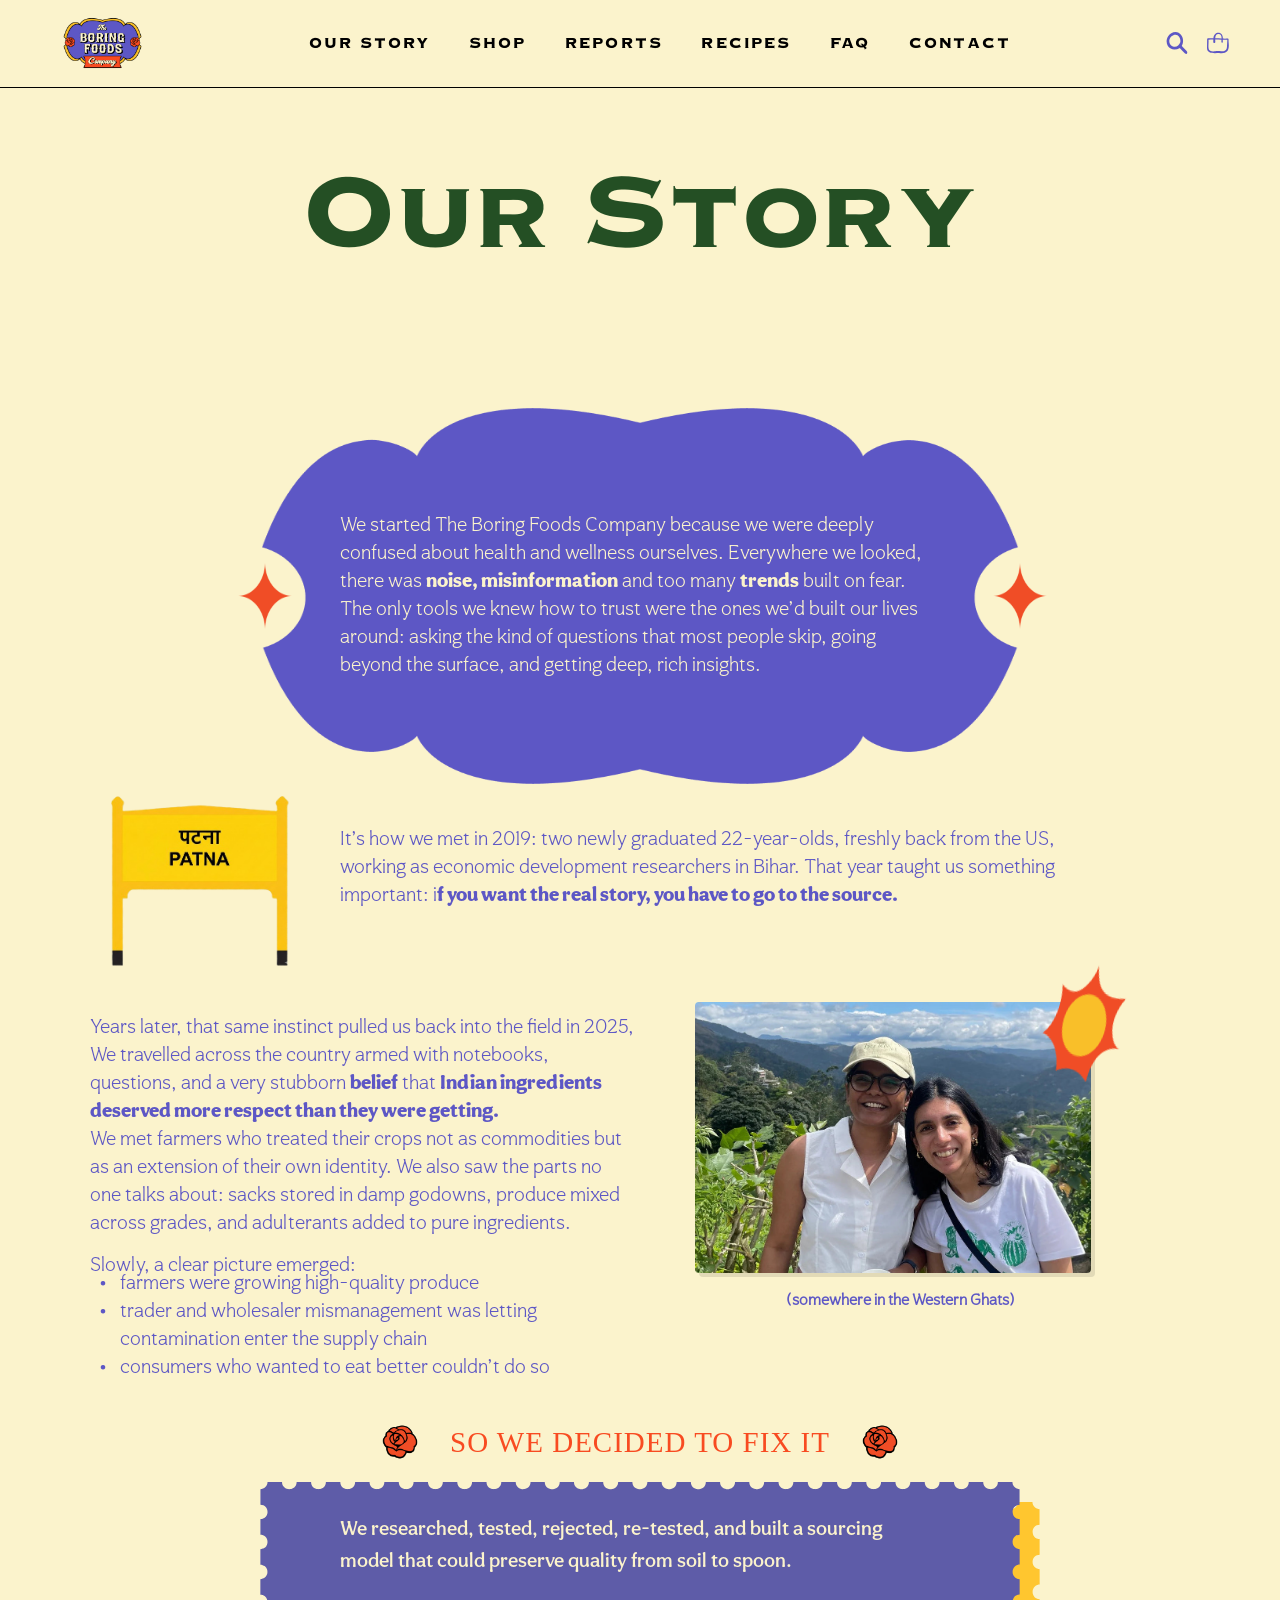
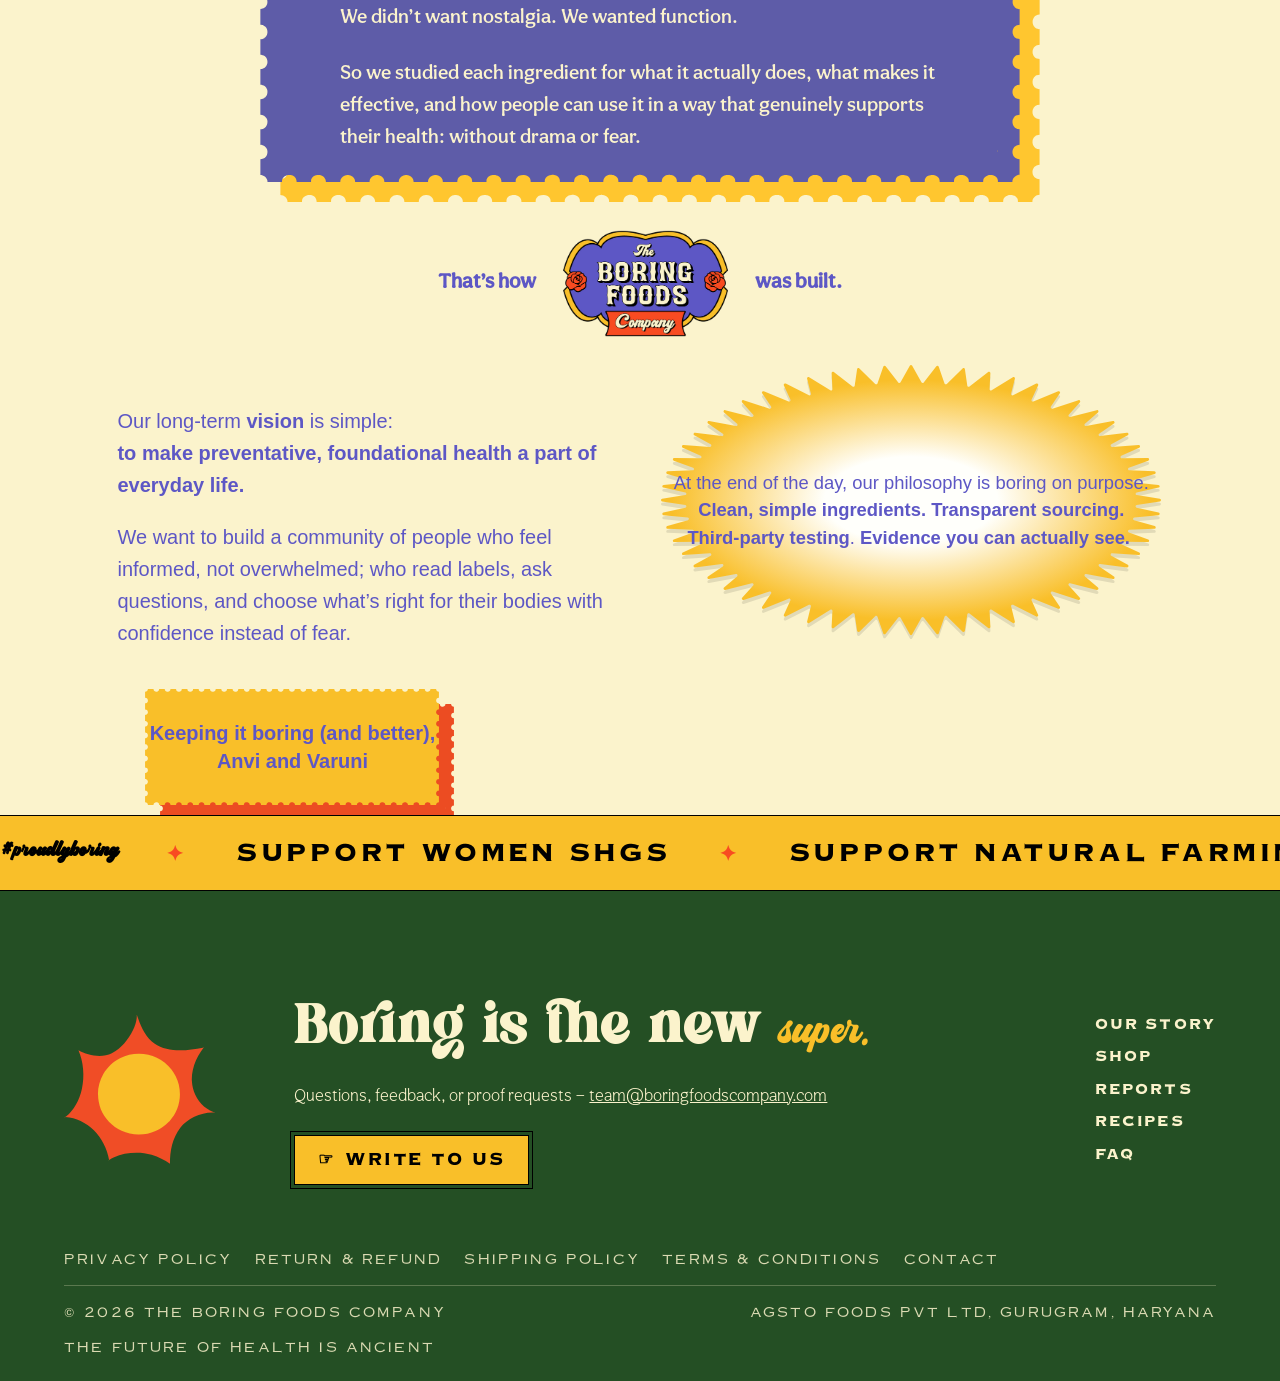
==== commit aea81f30: "feat(site): port live comparison table, redesign product/bundle cards, hand CTAs - Replace the mobil" ====
--- a/site/about.html
+++ b/site/about.html
@@ -587,6 +587,7 @@
   }
   .story-list-wrapper p {
     font-size: 16px;
+    line-height: 1.4; /* override desktop's 0.4 — was crushing the intro line on mobile */
   }
 }
 
@@ -1135,6 +1136,10 @@
     margin-top: -10px;
     text-align: center;
     top: -110px;
+    max-width: 78%;          /* keep text inside the burst, off the spikes */
+    margin-left: auto;
+    margin-right: auto;
+    padding: 0 6%;
   }
 }
 
@@ -1169,7 +1174,7 @@
             <a href="mailto:team@boringfoodscompany.com">team@boringfoodscompany.com</a>
           </p>
           <p style="margin-top: 1.5rem">
-            <a class="btn" href="contact.html">Write to Us <span class="hand">☞</span></a>
+            <a class="btn" href="contact.html"><span class="hand">☞</span> Write to Us</a>
           </p>
         </div>
         <nav class="footer__nav" aria-label="Footer">
--- a/site/css/tokens.css
+++ b/site/css/tokens.css
@@ -21,6 +21,27 @@
   font-family: 'Aesthet Nova';
   src: url('../assets/fonts/AesthetNova-Black.otf') format('opentype');
   font-weight: 900;
+  font-display: swap;
+}
+/* Aliases for production-imported CSS that references the hyphenated family
+   names (e.g. the live comparison section, about-import.css). Map them to the
+   same Aesthet Nova files so copied-verbatim CSS renders correctly here. */
+@font-face {
+  font-family: 'Aesthet-Nova-Light';
+  src: url('../assets/fonts/AesthetNova-Light.otf') format('opentype');
+  font-weight: 300;
+  font-display: swap;
+}
+@font-face {
+  font-family: 'Aesthet-Nova';
+  src: url('../assets/fonts/AesthetNova-Medium.otf') format('opentype');
+  font-weight: 400 700;
+  font-display: swap;
+}
+@font-face {
+  font-family: 'Aesthet-Nova-Medium';
+  src: url('../assets/fonts/AesthetNova-Medium.otf') format('opentype');
+  font-weight: 500;
   font-display: swap;
 }
 /* Primary 02 — Copperplate: H1/H2, captions, CTAs, numbers (~15%) */
--- a/site/css/main.css
+++ b/site/css/main.css
@@ -7,6 +7,9 @@
 *::after { box-sizing: border-box; margin: 0; padding: 0; }
 
 html { scroll-behavior: smooth; }
+
+/* Keep the fixed nav from covering anchor-jump targets */
+[id] { scroll-margin-top: 6rem; }
 
 body {
   font-family: var(--font-body);
@@ -117,7 +120,7 @@
 .nav {
   position: fixed;
   top: 0; left: 0; right: 0;
-  z-index: 100;
+  z-index: 120; /* sits ABOVE the overlay so the burger/close + cart stay tappable */
   display: flex;
   align-items: center;
   justify-content: space-between;
@@ -170,28 +173,29 @@
   background: none;
   border: none;
   cursor: pointer;
-  width: 34px; height: 26px;
+  width: 44px; height: 44px; /* ≥44px touch target (WCAG 2.5.5) */
   position: relative;
   z-index: 130;
 }
 .nav__burger span {
   position: absolute;
-  left: 0; width: 100%; height: 2px;
+  left: 50%; width: 26px; height: 2px;
   background: var(--kohl-black);
+  transform: translateX(-50%);
   transition: transform 0.35s var(--ease-out), opacity 0.25s, top 0.35s var(--ease-out);
 }
-.nav__burger span:nth-child(1) { top: 2px; }
-.nav__burger span:nth-child(2) { top: 12px; }
-.nav__burger span:nth-child(3) { top: 22px; }
-body.menu-open .nav__burger span:nth-child(1) { top: 12px; transform: rotate(45deg); }
+.nav__burger span:nth-child(1) { top: 15px; }
+.nav__burger span:nth-child(2) { top: 21px; }
+.nav__burger span:nth-child(3) { top: 27px; }
+body.menu-open .nav__burger span:nth-child(1) { top: 21px; transform: translateX(-50%) rotate(45deg); }
 body.menu-open .nav__burger span:nth-child(2) { opacity: 0; }
-body.menu-open .nav__burger span:nth-child(3) { top: 12px; transform: rotate(-45deg); }
+body.menu-open .nav__burger span:nth-child(3) { top: 21px; transform: translateX(-50%) rotate(-45deg); }
 
 /* Full-screen overlay menu (Imperiale-style) */
 .menu-overlay {
   position: fixed;
   inset: 0;
-  z-index: 120;
+  z-index: 110;
   background: var(--neem-green);
   color: var(--kulfi-malai);
   display: flex;
@@ -203,6 +207,7 @@
   transition: clip-path 0.6s var(--ease-out);
 }
 body.menu-open .menu-overlay { clip-path: inset(0 0 0 0); }
+body.menu-open { overflow: hidden; } /* lock background scroll while menu is open */
 .menu-overlay a {
   font-family: var(--font-display);
   font-weight: 700;
@@ -546,85 +551,104 @@
   padding: clamp(1.25rem, 3vw, 2.75rem);
 }
 /* Brand silhouette + logo placed via the cloud-placer tool (percentages of the card). */
+/* Mango silhouette + logo float behind the card grid, centred on the gap so the
+   yellow shape tints through the (transparent) question cards — matches the look
+   of the production site's mobile comparison. */
 .compare__shape {
   position: absolute;
-  left: 24.01%;
-  top: 4.13%;
-  width: 24.34%;
-  height: 90.88%;
+  left: 50%;
+  top: 5%;
+  transform: translateX(-50%);
+  width: 26%;
+  height: 90%;
   z-index: -1;
+  opacity: 0.85;
   pointer-events: none;
 }
 .compare__shape img { width: 100%; height: 100%; display: block; }
 .compare__logo {
   position: absolute;
-  left: 31.48%;
-  top: 8.26%;
-  width: 9.32%;
-  height: 9.29%;
-  z-index: 2;
+  left: 50%;
+  top: 5.5%;
+  transform: translateX(-50%);
+  width: 11%;
+  z-index: 0;
   pointer-events: none;
 }
 .compare__spark { height: 0.7em; width: auto; }
-.compare-wrap { max-width: 72rem; margin: var(--space-4) auto 0; overflow-x: auto; }
-.compare-card .compare-wrap { max-width: none; margin: 0; }
-.compare-card .compare__deco { max-width: none; margin: var(--space-3) auto 0; }
-.compare {
-  width: 100%;
-  min-width: 600px;
-  border-collapse: separate;
-  border-spacing: 0;
+
+/* Question cards — one card per question, three brand rows inside. Stacks
+   gracefully (1-up on mobile, 2-up on wider screens) instead of a wide table. */
+.compare-cards {
+  display: grid;
+  grid-template-columns: repeat(2, 1fr);
+  gap: clamp(1rem, 2.5vw, 1.75rem);
+  margin-top: var(--space-3);
+}
+.qcard {
+  display: flex;
+  flex-direction: column;
+  background: transparent;
+  border: var(--line);
+  border-radius: 16px;
+  padding: clamp(1.1rem, 2.2vw, 1.6rem);
+}
+.qcard__q {
+  font-family: var(--font-display);
+  font-weight: 700;
+  letter-spacing: var(--tracking-caps);
+  text-transform: uppercase;
+  font-size: var(--text-lg);
+  color: var(--neem-green);
+  text-align: center;
+  overflow-wrap: break-word;
+  hyphens: auto;
+}
+.qcard__rule {
+  display: block;
+  height: 1.5px;
+  margin: 0.85rem 0 0.4rem;
+  background: rgba(93, 87, 197, 0.4);
+}
+.qrow {
+  display: grid;
+  grid-template-columns: minmax(6.5rem, 8.5rem) 1fr;
+  gap: 0.6rem 0.9rem;
+  align-items: start;
+  padding: 0.9rem 0;
+  border-bottom: 1.5px solid rgba(93, 87, 197, 0.22);
+}
+.qrow:last-child { border-bottom: none; padding-bottom: 0; }
+.qrow__brand {
+  font-family: var(--font-display);
+  font-weight: 700;
+  letter-spacing: var(--tracking-caps);
+  text-transform: uppercase;
+  font-size: var(--text-sm);
+  line-height: 1.35;
+  color: var(--neem-green);
+}
+.qrow__brand--other { color: var(--ripe-orange); }
+.qrow__verdict {
   font-family: var(--font-body);
-}
-.compare th,
-.compare td {
-  padding: 1.3rem 1.4rem;
-  text-align: left;
-  vertical-align: top;
-  border-bottom: 1.5px solid rgba(93, 87, 197, 0.3);
-  font-size: var(--text-lg);
+  font-size: var(--text-base);
   line-height: 1.5;
-}
-.compare thead th {
-  font-family: var(--font-display);
-  font-weight: 700;
-  letter-spacing: var(--tracking-caps);
-  text-transform: uppercase;
-  font-size: var(--text-sm);
+  color: var(--kohl-black);
+}
+.qrow__mark {
+  font-family: var(--font-display);
+  font-weight: 700;
+  font-size: 1.2em;
+  margin-right: 0.5rem;
   color: var(--ripe-orange);
-  vertical-align: middle;
-}
-.compare tbody th[scope="row"] {
-  font-family: var(--font-display);
-  font-weight: 700;
-  letter-spacing: var(--tracking-caps);
-  text-transform: uppercase;
-  font-size: var(--text-base);
-  color: var(--indian-blue);
-  width: 22%;
-}
-.compare tbody tr:last-child th,
-.compare tbody tr:last-child td { border-bottom: none; }
-.compare__us {
-  color: var(--kohl-black);
-  border-left: 1.5px solid rgba(93, 87, 197, 0.3);
-  border-right: 1.5px solid rgba(93, 87, 197, 0.3);
-}
-.compare__us--head {
-  min-height: 130px;
-  padding: 0;
-}
-.compare__mark { font-family: var(--font-display); font-weight: 700; font-size: 1.2em; margin-right: 0.55rem; }
-.compare__mark--maybe,
-.compare__mark--no { color: var(--ripe-orange); }
-.compare__tick {
-  width: 1.85em;
-  height: 1.85em;
-  flex: 0 0 auto;
-  margin-right: 0.6rem;
-  vertical-align: -0.5em;
-}
-.compare a { color: var(--indian-blue); text-decoration: underline; text-underline-offset: 2px; }
+}
+.qrow__tick {
+  width: 1.6em;
+  height: 1.6em;
+  margin-right: 0.5rem;
+  vertical-align: -0.45em;
+}
+.qrow__verdict a { color: var(--indian-blue); text-decoration: underline; text-underline-offset: 2px; }
 .compare__deco {
   max-width: 72rem;
   margin: var(--space-4) auto 0;
@@ -632,6 +656,12 @@
   border-top: 1.5px solid var(--indian-blue);
   border-bottom: 1.5px solid var(--indian-blue);
   background: repeating-linear-gradient(90deg, var(--indian-blue) 0 7px, transparent 7px 14px);
+}
+@media (max-width: 700px) {
+  .compare-cards { grid-template-columns: 1fr; }
+  .compare-card { padding: 1.1rem 0.9rem; }
+  .compare__shape { width: 60%; opacity: 0.5; }
+  .compare__logo { width: 24%; }
 }
 
 /* ==========================================================================
@@ -654,12 +684,17 @@
    Responsive
    ========================================================================== */
 @media (max-width: 900px) {
-  .nav__links, .nav__cta .nav__icon-link { display: none; }
+  .nav__links { display: none; }
+  .nav__cta .nav__icon-link { display: inline-flex; align-items: center; justify-content: center; min-width: 44px; min-height: 44px; }
   .nav__burger { display: block; }
   .box__grid { grid-template-columns: 1fr; }
   .footer__top { grid-template-columns: 1fr; justify-items: center; text-align: center; }
   .footer__nav { justify-items: center; }
   .chapter { padding: var(--space-6) var(--gutter); }
+  /* Touch targets ≥44px for stacked inline link clusters */
+  .footer__nav a, .footer__policies a {
+    display: inline-flex; align-items: center; min-height: 44px;
+  }
 }
 @media (max-width: 540px) {
   .hero__rose { display: none; }
@@ -670,25 +705,29 @@
    ========================================================================== */
 .shop__grid {
   display: grid;
-  grid-template-columns: repeat(4, 1fr);
+  grid-template-columns: repeat(4, minmax(0, 1fr));
   gap: clamp(1rem, 2.5vw, 2rem);
 }
+/* Product / bundle card: square photo on top, a framed Indian-blue label below
+   (name + weight) with an inset dotted border — mirrors the production site and
+   keeps every cell the same shape so the 2-up mobile grid stays tidy. */
 .card {
   display: flex;
   flex-direction: column;
+  gap: 0.85rem;
+  height: 100%;
   color: var(--kohl-black);
   text-decoration: none;
-  background: var(--kulfi-malai);
-  border: var(--line);
-  padding: 0.9rem 0.9rem 1.3rem;
-  transition: transform 0.35s var(--ease-out), box-shadow 0.35s var(--ease-out);
-}
-.card:hover { transform: translate(-3px, -3px); box-shadow: 6px 6px 0 var(--kohl-black); }
+  transition: transform 0.35s var(--ease-out);
+}
+.card:hover { transform: translateY(-4px); }
 .card__media {
+  flex: 0 0 auto;
   overflow: hidden;
   border: var(--line-thin);
+  border-radius: 12px;
   aspect-ratio: 1;
-  margin-bottom: 1.1rem;
+  background: var(--kulfi-malai);
 }
 .card__media img {
   width: 100%;
@@ -696,23 +735,57 @@
   object-fit: cover;
   transition: transform 0.8s var(--ease-out);
 }
-.card:hover .card__media img { transform: scale(1.06); }
+.card:hover .card__media img { transform: scale(1.05); }
+.card__label {
+  position: relative;
+  flex: 1 1 auto;
+  display: flex;
+  flex-direction: column;
+  align-items: stretch;
+  justify-content: center;
+  gap: 0.4rem;
+  text-align: center;
+  background: var(--indian-blue);
+  color: var(--kulfi-malai);
+  border: var(--line);
+  border-radius: 14px;
+  padding: 1.05rem 0.95rem;
+  transition: box-shadow 0.35s var(--ease-out);
+}
+.card__label::before {
+  content: "";
+  position: absolute;
+  inset: 7px;
+  border: 1.6px dotted rgba(251, 243, 204, 0.7);
+  border-radius: 8px;
+  pointer-events: none;
+}
+.card:hover .card__label { box-shadow: 5px 5px 0 var(--kohl-black); }
 .card__name {
+  font-size: var(--text-sm);
+  line-height: 1.3;
+  /* anywhere (not break-word) so long caps words like ASHWAGANDHA shrink the
+     intrinsic min-width and wrap inside the card instead of spilling out —
+     holds even if a browser min-font-size / zoom enlarges the label text.
+     Tight tracking + balanced wrapping keep multi-line titles compact and even
+     rather than one word per line. */
+  min-width: 0;
+  max-width: 100%;
+  overflow-wrap: anywhere;
+  word-break: break-word;
+  letter-spacing: 0.02em;
+  text-wrap: balance;
+}
+.card__weight {
   font-size: var(--text-xs);
-  font-weight: 700;
-  line-height: 1.5;
-  min-height: 2.6em;
-}
-.card__meta { font-size: var(--text-sm); opacity: 0.75; margin-top: 0.3rem; }
-.card__price {
-  margin-top: auto;
-  padding-top: 0.9rem;
-  font-weight: 700;
-  font-size: var(--text-base);
-  color: var(--ripe-orange);
-}
-.card--bundle .card__price { color: var(--neem-green); }
-.chapter--green .card { border-color: var(--kohl-black); }
+  line-height: 1.3;
+  letter-spacing: 0.02em;
+  text-wrap: balance;
+  min-width: 0;
+  max-width: 100%;
+  overflow-wrap: anywhere;
+  opacity: 0.85;
+}
 
 .shop__assurances {
   list-style: none;
@@ -820,9 +893,570 @@
 }
 
 @media (max-width: 1024px) {
-  .shop__grid { grid-template-columns: repeat(2, 1fr); }
+  .shop__grid { grid-template-columns: repeat(2, minmax(0, 1fr)); }
 }
 @media (max-width: 540px) {
-  .shop__grid { grid-template-columns: 1fr; }
+  /* Keep products & bundles 2-up at 375px so the whole range is visible without long scrolling */
+  .shop__grid { grid-template-columns: repeat(2, minmax(0, 1fr)); gap: 0.85rem; }
+  .card { gap: 0.6rem; }
+  .card__label { padding: 0.85rem 0.6rem; }
+  .card__label::before { inset: 6px; }
+  /* Narrow 2-up cards: shrink the wide Copperplate labels so long names
+     (ASHWAGANDHA, KARIMUNDA, INFLAMMATION) wrap at word boundaries instead of
+     breaking mid-word. */
+  .card__name { font-size: 12px; letter-spacing: 0; }
+  .card__weight { font-size: 10.5px; letter-spacing: 0; }
   .hero__meta { display: none; }
-}
+  /* Footer meta: tighter tracking + centered so it stops breaking mid-phrase at ~360px */
+  .footer__bottom { letter-spacing: 0.08em; justify-content: center; text-align: center; }
+}
+
+/* ==========================================================================
+   Boringly Clean & Pure  (#boringly-clean)
+   ========================================================================== */
+.bc {
+  padding: 3.5rem 0 1rem;
+}
+.bc__rules-top { margin-bottom: 3rem; }
+.bc__rules-bottom { margin-top: 3rem; }
+.bc__wrap {
+  display: flex;
+  flex-wrap: wrap;
+  align-items: center;
+  justify-content: center;
+  gap: 2.5rem;
+  padding: 0 var(--gutter);
+  max-width: 1100px;
+  margin: 0 auto;
+}
+.bc__media {
+  position: relative;
+  flex: 1 1 420px;
+  max-width: 620px;
+}
+.bc__media img.bc__photo {
+  width: 100%;
+  aspect-ratio: 16 / 9;
+  object-fit: cover;
+  border: 3px solid var(--indian-blue);
+  border-radius: 16px;
+  display: block;
+}
+.bc__rose {
+  position: absolute;
+  top: 50%;
+  width: 46px;
+  height: auto;
+  transform: translateY(-50%);
+  pointer-events: none;
+}
+.bc__rose--left  { left: -22px; }
+.bc__rose--right { right: -22px; }
+.bc__blob {
+  position: relative;
+  flex: 1 1 320px;
+  max-width: 460px;
+  display: flex;
+  justify-content: center;
+  align-items: center;
+  min-height: 300px;
+  padding: 4.5rem 3rem 3rem;
+  box-sizing: border-box;
+}
+.bc__blob-bg {
+  position: absolute;
+  inset: 0;
+  width: 100%;
+  height: 100%;
+  object-fit: fill;
+  z-index: 0;
+}
+.bc__badge {
+  position: absolute;
+  top: -34px;
+  left: 50%;
+  transform: translateX(-50%);
+  width: 88%;
+  max-width: 330px;
+  z-index: 2;
+  filter: drop-shadow(0 4px 4px rgba(0, 0, 0, 0.12));
+}
+.bc__badge img { width: 100%; height: auto; display: block; }
+.bc__content {
+  position: relative;
+  z-index: 1;
+  text-align: left;
+}
+.bc__body {
+  font-size: 1.25rem;
+  line-height: 1.45;
+  margin: 0 0 1.25rem;
+  color: var(--kohl-black);
+}
+.bc__link {
+  font-family: var(--font-display);
+  letter-spacing: var(--tracking-wide);
+  font-weight: 700;
+  text-transform: uppercase;
+  font-size: var(--text-sm);
+  color: var(--indian-blue);
+  text-decoration: none;
+  border-bottom: 2px solid transparent;
+  transition: border-color 0.25s var(--ease-out);
+}
+.bc__link:hover { border-bottom-color: var(--kohl-black); }
+@media (max-width: 768px) {
+  .bc__wrap { gap: 3.5rem; }
+  .bc__content { text-align: center; }
+  .bc__body { font-size: 1.1rem; }
+}
+
+/* ==========================================================================
+   Socials  (#socials)
+   ========================================================================== */
+.socials { padding: 2.5rem 0 0; }
+.socials__head {
+  display: flex;
+  align-items: center;
+  gap: 0.75rem;
+  padding: 0 var(--gutter);
+  max-width: 1100px;
+  margin: 0 auto 1.5rem;
+}
+.socials__title {
+  font-family: var(--font-display);
+  letter-spacing: var(--tracking-caps);
+  text-transform: uppercase;
+  color: var(--ripe-orange);
+  font-size: clamp(2rem, 5vw, 3rem);
+  font-weight: 700;
+  margin: 0;
+}
+.socials__spark { width: 38px; height: auto; }
+.socials__handles { margin: 0 0 1.25rem; }
+.socials__handles .marquee__item {
+  text-transform: none;
+  letter-spacing: 0;
+  font-family: var(--font-body);
+}
+.socials__handles .marquee__item a {
+  color: var(--kohl-black);
+  text-decoration: underline;
+  text-underline-offset: 3px;
+}
+.socials__handles .marquee__item::after { content: none; }
+.socials__grid {
+  display: grid;
+  grid-template-columns: repeat(6, 1fr);
+  gap: 0;
+}
+.socials__grid a {
+  display: block;
+  aspect-ratio: 1 / 1;
+  overflow: hidden;
+}
+.socials__grid img {
+  width: 100%;
+  height: 100%;
+  object-fit: cover;
+  display: block;
+  transition: transform 0.4s var(--ease-out);
+}
+.socials__grid a:hover img { transform: scale(1.05); }
+@media (max-width: 768px) {
+  .socials__grid { grid-template-columns: repeat(3, 1fr); }
+}
+@media (max-width: 480px) {
+  .socials__grid { grid-template-columns: repeat(2, 1fr); }
+}
+
+/* ==========================================================================
+   Reviews — Let customers speak for us  (#reviews)
+   ========================================================================== */
+.reviews { padding: 4rem 0; text-align: center; }
+.reviews__head { margin-bottom: 2rem; }
+.reviews__title {
+  font-family: var(--font-display);
+  letter-spacing: var(--tracking-caps);
+  text-transform: uppercase;
+  font-size: clamp(1.8rem, 4vw, 2.6rem);
+  margin: 0 0 0.5rem;
+  color: var(--kohl-black);
+}
+.reviews__stars { color: var(--ripe-orange); font-size: 1.1rem; letter-spacing: 2px; }
+.reviews__count {
+  display: block;
+  font-family: var(--font-display);
+  letter-spacing: var(--tracking-wide);
+  text-transform: uppercase;
+  font-size: var(--text-sm);
+  margin-top: 0.35rem;
+  color: var(--kohl-black);
+}
+.reviews__track {
+  display: flex;
+  gap: 1.25rem;
+  overflow-x: auto;
+  scroll-snap-type: x mandatory;
+  padding: 0.5rem var(--gutter) 1.5rem;
+  -webkit-overflow-scrolling: touch;
+  scrollbar-width: thin;
+}
+.review-card {
+  scroll-snap-align: start;
+  flex: 0 0 300px;
+  display: flex;
+  flex-direction: column;
+  text-align: left;
+  background: var(--kulfi-deep);
+  border: var(--line);
+  border-radius: 14px;
+  padding: 1.5rem;
+}
+.review-card__stars { color: var(--ripe-orange); letter-spacing: 2px; margin-bottom: 0.75rem; }
+.review-card__body {
+  font-size: 1rem;
+  line-height: 1.5;
+  margin: 0 0 1.25rem;
+  flex: 1 1 auto;
+  color: var(--kohl-black);
+}
+.review-card__name {
+  font-family: var(--font-display);
+  letter-spacing: var(--tracking-wide);
+  text-transform: uppercase;
+  font-size: var(--text-sm);
+  margin: 0;
+}
+.review-card__product {
+  font-size: 0.85rem;
+  color: var(--indian-blue);
+  text-decoration: none;
+  margin-top: 0.25rem;
+}
+.review-card__product:hover { text-decoration: underline; }
+@media (max-width: 480px) {
+  .review-card { flex-basis: 80vw; }
+}
+
+/* ==========================================================================
+   Storefront UI — Search overlay + Cart drawer  (HOLLOW / design reference)
+   --------------------------------------------------------------------------
+   Self-contained, brand-styled, NON-FUNCTIONAL shells. Injected by main.js on
+   every page. Intended to be replaced by Horizon's native search + cart drawer
+   when the static design is ported into the Shopify theme — so nothing here
+   talks to a backend. Namespaced `.sf-` to stay isolated from page styles.
+   ========================================================================== */
+
+/* Shared backdrop behind whichever panel is open */
+.sf-scrim {
+  position: fixed;
+  inset: 0;
+  z-index: 140;
+  background: rgba(0, 0, 0, 0.5);
+  opacity: 0;
+  visibility: hidden;
+  transition: opacity 0.45s var(--ease-out), visibility 0s linear 0.45s;
+}
+body.sf-open .sf-scrim { opacity: 1; visibility: visible; transition-delay: 0s; }
+body.sf-open { overflow: hidden; } /* lock background scroll while a panel is open */
+
+/* Cart count badge on the nav cart icon */
+.sf-badge {
+  position: absolute;
+  top: -7px; right: -9px;
+  min-width: 18px; height: 18px;
+  padding: 0 4px;
+  display: inline-flex;
+  align-items: center;
+  justify-content: center;
+  font-family: var(--font-display);
+  font-weight: 700;
+  font-size: 10px;
+  line-height: 1;
+  color: var(--kulfi-malai);
+  background: var(--ripe-orange);
+  border: 1.5px solid var(--kohl-black);
+  border-radius: 999px;
+  pointer-events: none;
+}
+.sf-badge[hidden] { display: none; }
+/* nav icon links become positioning contexts for the badge */
+.nav__cta .nav__icon-link { position: relative; }
+
+/* Generic close button shared by both panels (≥44px touch target) */
+.sf-close {
+  appearance: none;
+  background: none;
+  border: none;
+  cursor: pointer;
+  width: 44px; height: 44px;
+  display: inline-flex;
+  align-items: center;
+  justify-content: center;
+  color: var(--kohl-black);
+  border-radius: 50%;
+  transition: background 0.2s, transform 0.2s var(--ease-out);
+}
+.sf-close::before { content: '\00d7'; font-size: 1.9rem; line-height: 1; }
+.sf-close:hover { background: rgba(0, 0, 0, 0.07); transform: rotate(90deg); }
+
+/* --------------------------------------------------------------------------
+   Search — full-width sheet that slides down from the top
+   -------------------------------------------------------------------------- */
+.sf-search {
+  position: fixed;
+  top: 0; left: 0; right: 0;
+  z-index: 150;
+  background: var(--kulfi-malai);
+  color: var(--kohl-black);
+  border-bottom: var(--line);
+  padding: clamp(1.25rem, 4vw, 2.25rem) var(--gutter) clamp(2rem, 5vw, 3rem);
+  transform: translateY(-100%);
+  transition: transform 0.5s var(--ease-out);
+}
+body.sf-search-open .sf-search { transform: translateY(0); }
+.sf-search__inner { max-width: 64rem; margin: 0 auto; }
+.sf-search__top {
+  display: flex;
+  align-items: center;
+  justify-content: space-between;
+  gap: 1rem;
+  margin-bottom: clamp(1.25rem, 4vw, 2rem);
+}
+.sf-search__title {
+  font-family: var(--font-display);
+  font-weight: 700;
+  font-size: var(--text-xs);
+  letter-spacing: var(--tracking-wide);
+  text-transform: uppercase;
+  margin: 0;
+}
+.sf-search__field {
+  display: flex;
+  align-items: center;
+  gap: 0.85rem;
+  border-bottom: var(--line);
+  padding-bottom: 0.65rem;
+}
+.sf-search__field img { width: 24px; height: 24px; opacity: 0.75; flex: none; }
+.sf-search__input {
+  flex: 1 1 auto;
+  min-width: 0;
+  border: none;
+  background: none;
+  outline: none;
+  font-family: var(--font-body);
+  font-weight: 500;
+  /* ≥16px input prevents iOS zoom-on-focus */
+  font-size: clamp(1.25rem, 1rem + 2vw, 2rem);
+  color: var(--kohl-black);
+  padding: 0.1em 0;
+}
+.sf-search__input::placeholder { color: rgba(0, 0, 0, 0.4); }
+.sf-search__hint {
+  margin: clamp(1.5rem, 4vw, 2.25rem) 0 0.9rem;
+  font-family: var(--font-display);
+  font-weight: 700;
+  font-size: var(--text-xs);
+  letter-spacing: var(--tracking-caps);
+  text-transform: uppercase;
+  color: var(--neem-green);
+}
+.sf-search__chips { display: flex; flex-wrap: wrap; gap: 0.6rem; }
+.sf-chip {
+  appearance: none;
+  cursor: pointer;
+  display: inline-flex;
+  align-items: center;
+  font-family: var(--font-display);
+  font-weight: 400;
+  font-size: var(--text-xs);
+  letter-spacing: var(--tracking-caps);
+  text-transform: uppercase;
+  color: var(--kohl-black);
+  background: transparent;
+  border: var(--line-thin);
+  border-radius: 999px;
+  padding: 0.55em 1.1em;
+  transition: background 0.2s, color 0.2s, border-color 0.2s;
+}
+.sf-chip:hover { background: var(--neem-green); color: var(--kulfi-malai); border-color: var(--neem-green); }
+.sf-search__empty {
+  margin-top: clamp(1.5rem, 4vw, 2.25rem);
+  font-family: var(--font-charm);
+  font-size: var(--text-lg);
+  color: var(--ink-soft);
+}
+.sf-search__empty .hand { font-style: normal; }
+
+/* --------------------------------------------------------------------------
+   Cart — drawer that slides in from the right
+   -------------------------------------------------------------------------- */
+.sf-cart {
+  position: fixed;
+  top: 0; right: 0; bottom: 0;
+  z-index: 150;
+  width: min(420px, 100%);
+  background: var(--kulfi-malai);
+  color: var(--kohl-black);
+  border-left: var(--line);
+  display: flex;
+  flex-direction: column;
+  transform: translateX(100%);
+  transition: transform 0.5s var(--ease-out);
+}
+body.sf-cart-open .sf-cart { transform: translateX(0); }
+.sf-cart__head {
+  display: flex;
+  align-items: center;
+  justify-content: space-between;
+  gap: 1rem;
+  padding: 1rem 1rem 1rem 1.5rem;
+  border-bottom: var(--line);
+}
+.sf-cart__title {
+  font-family: var(--font-display);
+  font-weight: 700;
+  font-size: var(--text-sm);
+  letter-spacing: var(--tracking-wide);
+  text-transform: uppercase;
+  margin: 0;
+}
+.sf-cart__count { color: var(--ripe-orange); }
+
+.sf-cart__items {
+  flex: 1 1 auto;
+  overflow-y: auto;
+  -webkit-overflow-scrolling: touch;
+  padding: 0.5rem 1.5rem;
+}
+.sf-line {
+  display: grid;
+  grid-template-columns: 64px 1fr auto;
+  gap: 1rem;
+  align-items: start;
+  padding: 1.25rem 0;
+  border-bottom: var(--line-thin);
+}
+.sf-line__thumb {
+  width: 64px; height: 64px;
+  object-fit: cover;
+  border: var(--line);
+  background: var(--kulfi-deep);
+}
+.sf-line__name {
+  font-family: var(--font-display);
+  font-weight: 700;
+  font-size: var(--text-sm);
+  letter-spacing: 0.06em;
+  text-transform: uppercase;
+  margin: 0 0 0.2rem;
+}
+.sf-line__variant { font-size: var(--text-xs); color: var(--ink-soft); margin: 0 0 0.6rem; }
+.sf-stepper {
+  display: inline-flex;
+  align-items: center;
+  border: var(--line-thin);
+  border-radius: 999px;
+}
+.sf-stepper button {
+  appearance: none;
+  cursor: pointer;
+  width: 30px; height: 30px;
+  background: none;
+  border: none;
+  font-family: var(--font-display);
+  font-size: 1rem;
+  line-height: 1;
+  color: var(--kohl-black);
+}
+.sf-stepper button:hover { color: var(--ripe-orange); }
+.sf-stepper span {
+  min-width: 24px;
+  text-align: center;
+  font-family: var(--font-display);
+  font-weight: 700;
+  font-size: var(--text-xs);
+}
+.sf-line__right { text-align: right; display: flex; flex-direction: column; align-items: flex-end; gap: 0.6rem; height: 100%; }
+.sf-line__price {
+  font-family: var(--font-display);
+  font-weight: 700;
+  font-size: var(--text-sm);
+}
+.sf-line__remove {
+  appearance: none;
+  background: none;
+  border: none;
+  cursor: pointer;
+  font-family: var(--font-display);
+  font-size: 10px;
+  letter-spacing: var(--tracking-caps);
+  text-transform: uppercase;
+  color: var(--ink-soft);
+  text-decoration: underline;
+  text-underline-offset: 3px;
+  padding: 0;
+}
+.sf-line__remove:hover { color: var(--ripe-orange); }
+
+/* Empty state */
+.sf-cart__empty {
+  flex: 1 1 auto;
+  display: none;
+  flex-direction: column;
+  align-items: center;
+  justify-content: center;
+  text-align: center;
+  gap: 1.25rem;
+  padding: 2rem 1.5rem;
+}
+body.sf-cart-empty .sf-cart__empty { display: flex; }
+body.sf-cart-empty .sf-cart__items,
+body.sf-cart-empty .sf-cart__foot { display: none; }
+.sf-cart__empty-mark { font-family: var(--font-charm); font-size: var(--text-2xl); color: var(--neem-green); line-height: 1; }
+.sf-cart__empty-text { font-family: var(--font-charm); font-size: var(--text-lg); color: var(--ink-soft); margin: 0; max-width: 22rem; }
+
+/* Footer / checkout */
+.sf-cart__foot {
+  border-top: var(--line);
+  padding: 1.25rem 1.5rem calc(1.25rem + env(safe-area-inset-bottom));
+  background: var(--kulfi-deep);
+}
+.sf-cart__subtotal {
+  display: flex;
+  align-items: baseline;
+  justify-content: space-between;
+  margin-bottom: 0.4rem;
+}
+.sf-cart__subtotal dt {
+  font-family: var(--font-display);
+  font-weight: 700;
+  font-size: var(--text-xs);
+  letter-spacing: var(--tracking-caps);
+  text-transform: uppercase;
+}
+.sf-cart__subtotal dd { font-family: var(--font-display); font-weight: 700; font-size: var(--text-lg); margin: 0; }
+.sf-cart__note { font-size: var(--text-xs); color: var(--ink-soft); margin: 0 0 1rem; }
+.sf-cart__foot .btn { width: 100%; justify-content: center; }
+
+/* Touch devices: grow interactive controls to ≥44px (WCAG 2.5.5).
+   Kept off mouse/desktop so the pointer UI stays compact. */
+@media (pointer: coarse) {
+  .sf-stepper button { width: 44px; height: 44px; font-size: 1.15rem; }
+  .sf-stepper span { min-width: 30px; }
+  .sf-chip { min-height: 44px; }
+  .sf-line__remove {
+    min-height: 44px;
+    display: inline-flex;
+    align-items: center;
+  }
+  /* a little breathing room so the bigger steppers don't crowd the row */
+  .sf-line { padding: 1.4rem 0; }
+}
+
+@media (prefers-reduced-motion: reduce) {
+  .sf-scrim, .sf-search, .sf-cart, .sf-close { transition: none; }
+  .sf-close:hover { transform: none; }
+}
--- a/site/css/pages.css
+++ b/site/css/pages.css
@@ -16,7 +16,10 @@
   border-bottom: var(--line);
 }
 body.interior .nav__links a { color: var(--kohl-black); }
-body.interior .nav__burger span { background: var(--kohl-black); }
+/* Burger bars must stay dark on the cream interior bar — even at the top of scroll.
+   (Overrides main.css's homepage rule that makes them cream over the hero photo.) */
+body.interior .nav__burger span,
+body.interior .nav:not(.is-scrolled) .nav__burger span { background: var(--kohl-black); }
 body.interior .nav .nav__icon { filter: none; }
 /* push content below the fixed bar */
 body.interior main { padding-top: var(--nav-h); }
@@ -31,9 +34,44 @@
   letter-spacing: var(--tracking-caps);
   text-transform: uppercase;
 }
-.breadcrumb a { color: inherit; opacity: 0.6; text-decoration: none; }
+.breadcrumb a { color: inherit; opacity: 0.6; text-decoration: none; display: inline-block; padding: 0.5rem 0; }
 .breadcrumb a:hover { opacity: 1; }
 .breadcrumb span { opacity: 0.4; margin: 0 0.4rem; }
+
+/* ---- Sticky mobile buy bar (PDP) ---------------------------------------- */
+.pdp-stickybar {
+  position: fixed;
+  left: 0; right: 0; bottom: 0;
+  z-index: 115;
+  display: none; /* shown on mobile via media query + JS .is-active */
+  align-items: center;
+  gap: 0.9rem;
+  padding: 0.6rem var(--gutter);
+  background: var(--kulfi-malai);
+  border-top: var(--line);
+  box-shadow: 0 -4px 16px rgba(0, 0, 0, 0.12);
+  transform: translateY(110%);
+  transition: transform 0.3s var(--ease-out);
+}
+.pdp-stickybar.is-active { transform: translateY(0); }
+.pdp-stickybar__info { display: flex; flex-direction: column; line-height: 1.15; min-width: 0; }
+.pdp-stickybar__name {
+  font-family: var(--font-display);
+  font-weight: 700;
+  letter-spacing: 0.04em;
+  text-transform: uppercase;
+  font-size: var(--text-xs);
+  white-space: nowrap; overflow: hidden; text-overflow: ellipsis;
+}
+.pdp-stickybar__price { font-family: var(--font-display); font-weight: 700; font-size: var(--text-base); }
+.pdp-stickybar .btn { margin-left: auto; white-space: nowrap; padding: 0.8em 1.3em; }
+@media (max-width: 820px) {
+  .pdp-stickybar { display: flex; }
+  body.interior { padding-bottom: 4.5rem; } /* room so the bar never hides the footer */
+}
+@media (prefers-reduced-motion: reduce) {
+  .pdp-stickybar { transition: none; }
+}
 
 /* ---- Page-hero band (about/contact/faq headers) ------------------------- */
 .page-hero {
@@ -50,6 +88,9 @@
   line-height: 1.02;
   margin-top: var(--space-2);
   color: var(--neem-green);
+  overflow-wrap: break-word;
+  word-break: break-word;
+  hyphens: auto;
 }
 .page-hero p {
   font-family: var(--font-body);
@@ -73,7 +114,12 @@
 @media (max-width: 820px) { .pdp { grid-template-columns: 1fr; gap: var(--space-4); } }
 
 .pdp__gallery { position: sticky; top: calc(var(--nav-h) + 1rem); }
-@media (max-width: 820px) { .pdp__gallery { position: static; } }
+@media (max-width: 820px) {
+  .pdp__gallery { position: static; }
+  /* Don't let the square hero image swallow the whole fold — keep title/price closer up */
+  .pdp__main { aspect-ratio: auto; max-height: 46vh; }
+  .pdp__main img { height: 46vh; }
+}
 .pdp__main {
   border: var(--line);
   background: #fff;
@@ -304,7 +350,9 @@
   .reports-table thead { display: none; }
   .reports-table tr { border-bottom: var(--line); padding: 0.5rem 0; }
   .reports-table td { border: none; padding: 0.35rem 1rem; }
-  .reports-table td::before { content: attr(data-label); display: block; font-family: var(--font-display); text-transform: uppercase; letter-spacing: var(--tracking-caps); font-size: 0.65rem; color: var(--ripe-orange); margin-bottom: 0.15rem; }
+  .reports-table td::before { content: attr(data-label); display: block; font-family: var(--font-display); text-transform: uppercase; letter-spacing: var(--tracking-caps); font-size: 0.72rem; color: var(--ripe-orange); margin-bottom: 0.15rem; }
+  /* "View Report" → ≥44px touch target */
+  .reports-table .report-link { padding: 0.7rem 1rem; }
 }
 .report-lab {
   max-width: 72rem;
@@ -329,6 +377,9 @@
   font-size: var(--text-2xl);
   letter-spacing: 0.03em;
   text-transform: uppercase;
+  overflow-wrap: break-word;
+  word-break: break-word;
+  hyphens: auto;
 }
 .recipe-group__head p { font-family: var(--font-body); font-size: var(--text-base); line-height: 1.6; max-width: var(--measure); margin: var(--space-2) auto 0; opacity: 0.85; }
 .recipe-grid { max-width: 72rem; margin: 0 auto; display: grid; grid-template-columns: repeat(2, 1fr); gap: var(--space-3); }
@@ -357,10 +408,10 @@
   font-family: var(--font-display);
   letter-spacing: var(--tracking-caps);
   text-transform: uppercase;
-  font-size: 0.62rem;
+  font-size: 0.75rem; /* was 0.62rem (~9.9px) — below mobile legibility floor */
   background: var(--ripe-orange);
   color: var(--kulfi-malai);
-  padding: 0.25rem 0.6rem;
+  padding: 0.3rem 0.65rem;
 }
 .recipe-card h3 { font-family: var(--font-display); font-weight: 700; font-size: var(--text-lg); letter-spacing: 0.02em; text-transform: uppercase; color: var(--neem-green); }
 .recipe-card h4 {
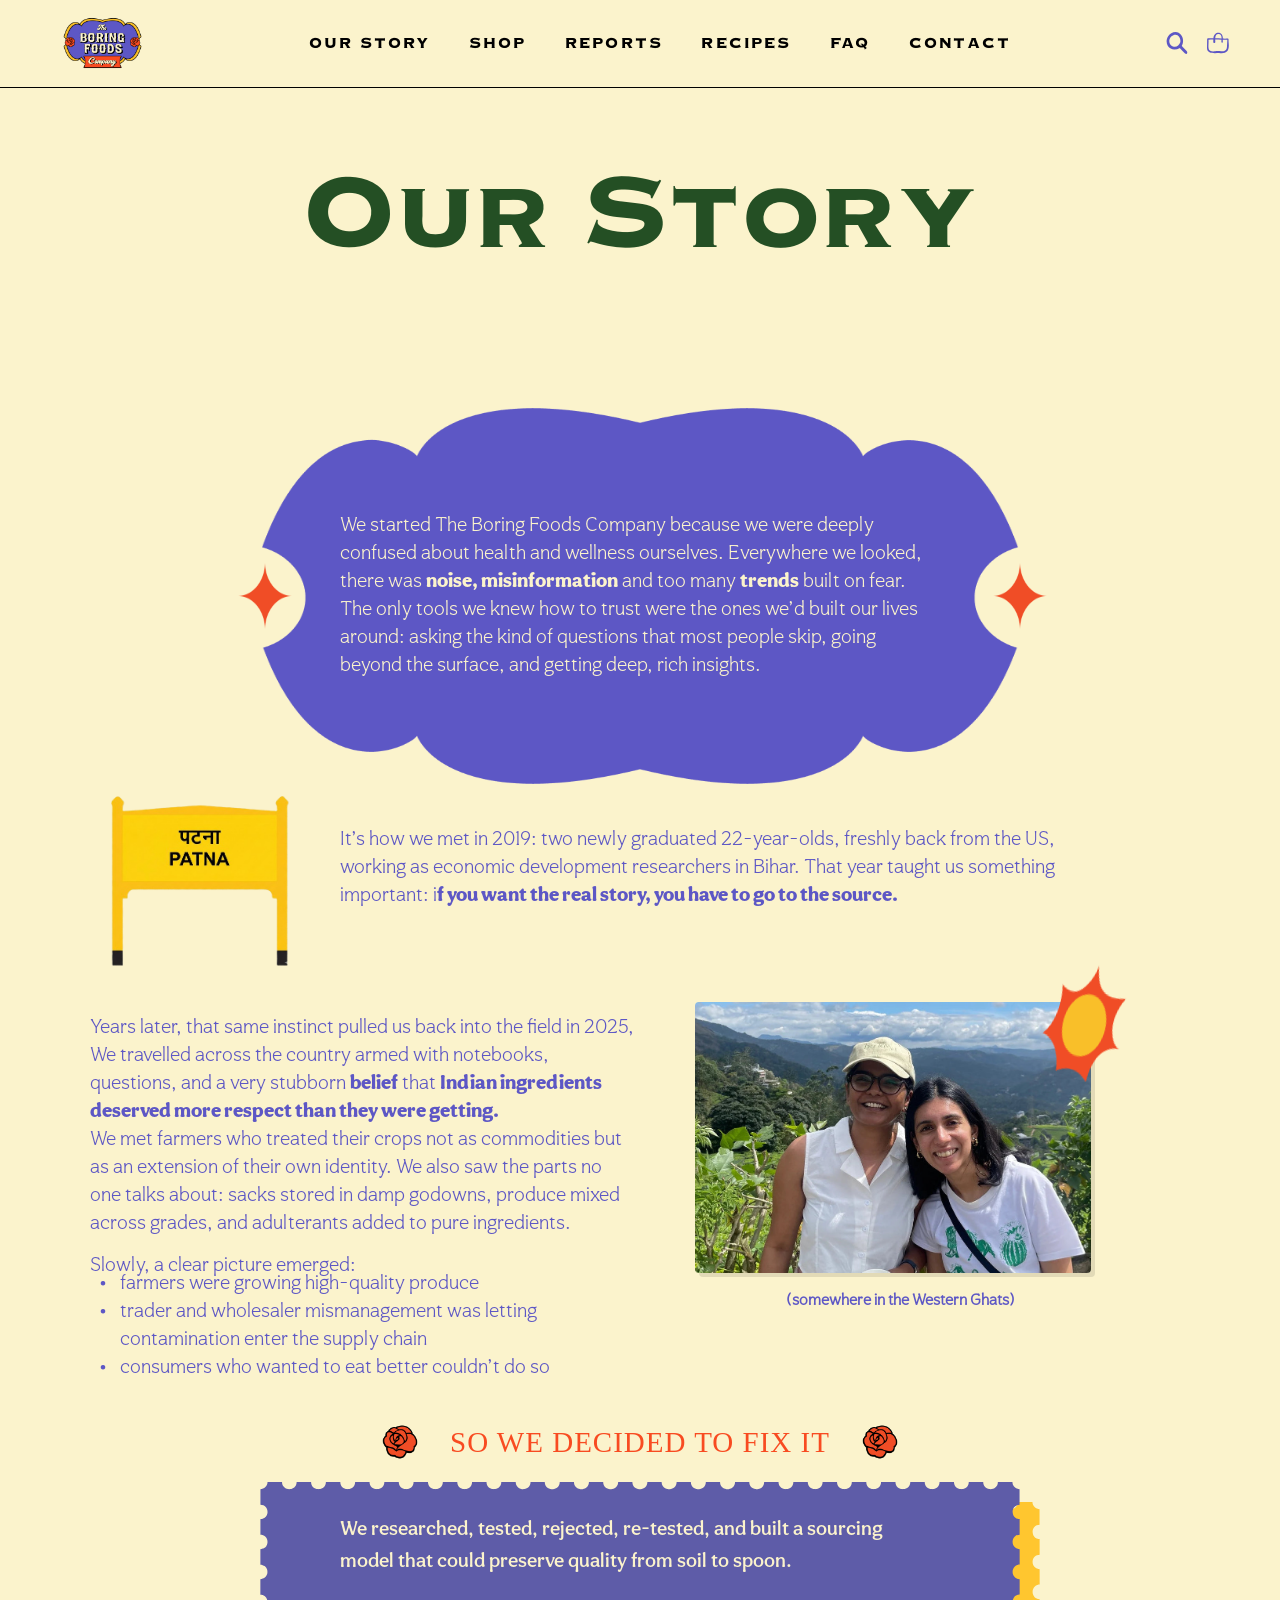
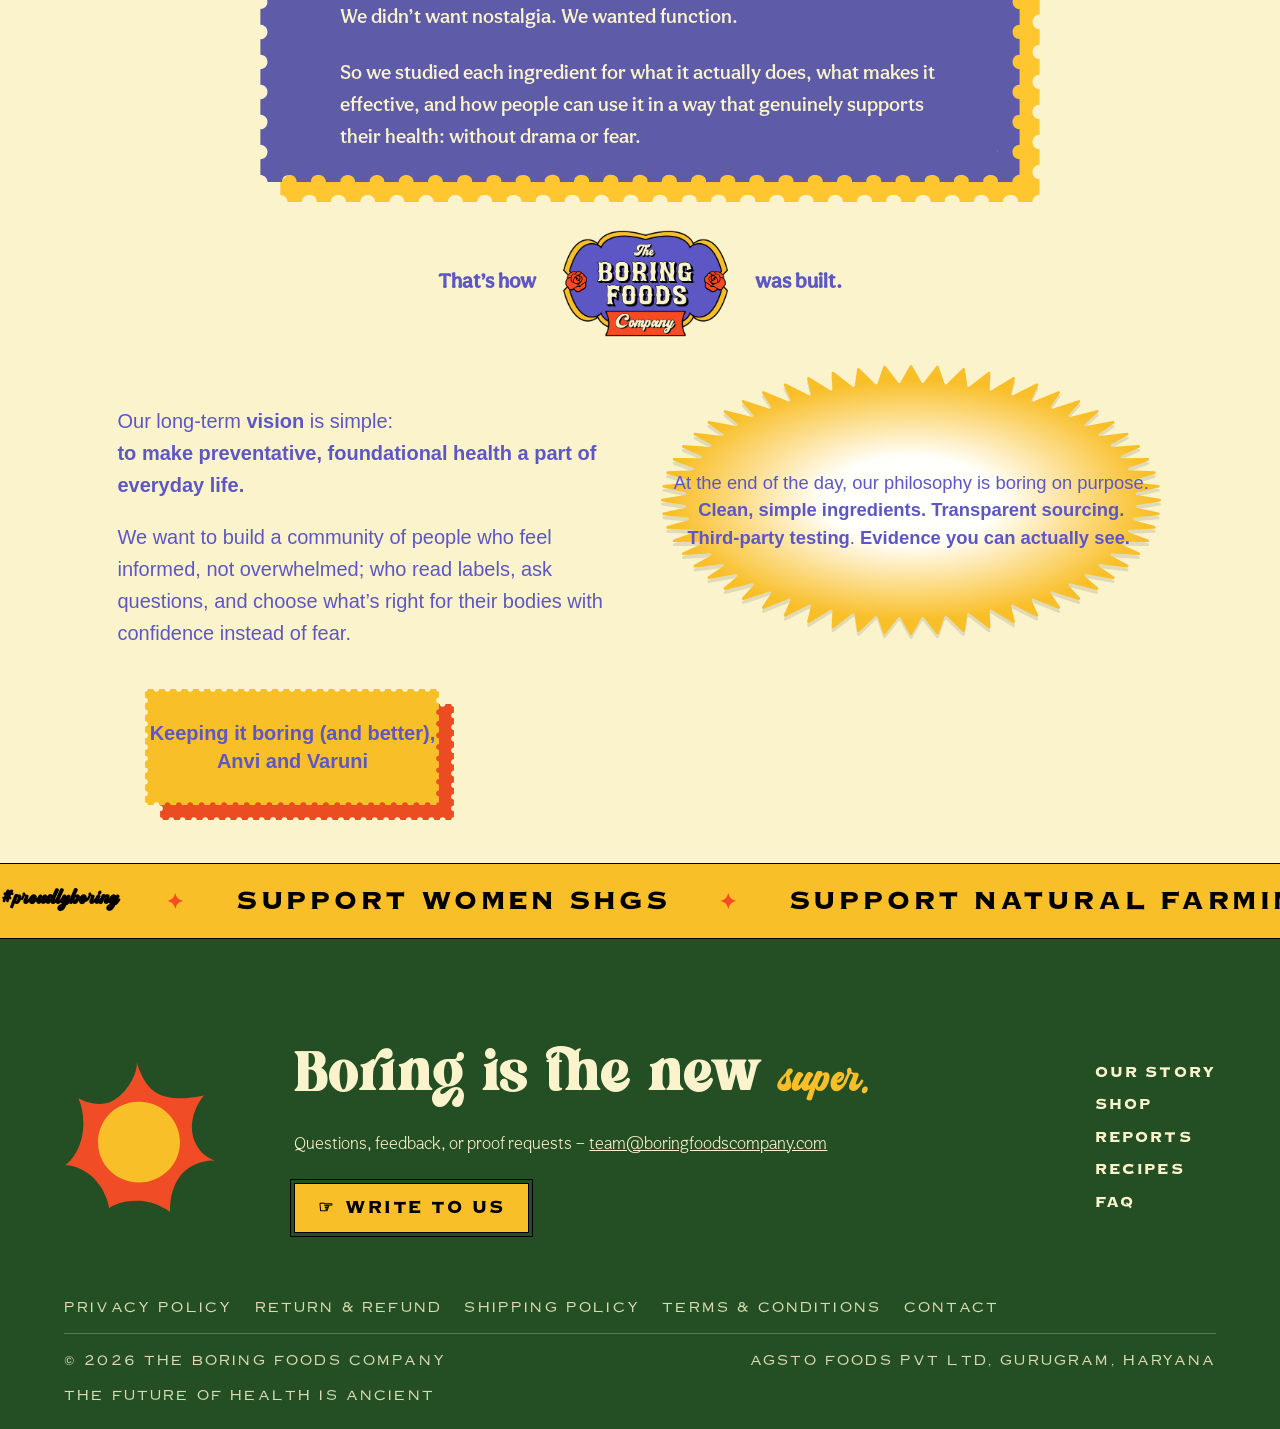
==== commit 54365b4d: "fix(about): add bottom gap so signature stamp clears the marquee The vision/sign-off section had pad" ====
--- a/site/about.html
+++ b/site/about.html
@@ -867,6 +867,8 @@
   .vision-section-template--19329484521641__vision_and_sigh_off_QEwPBM {
     background-color: #fbf3cc;
     padding: 0px;
+    /* Bottom gap so the signature stamp (and its drop-shadow) clears the marquee */
+    padding-bottom: 48px;
     font-family: sans-serif;
     color: #5d57c5;
     overflow: hidden;
